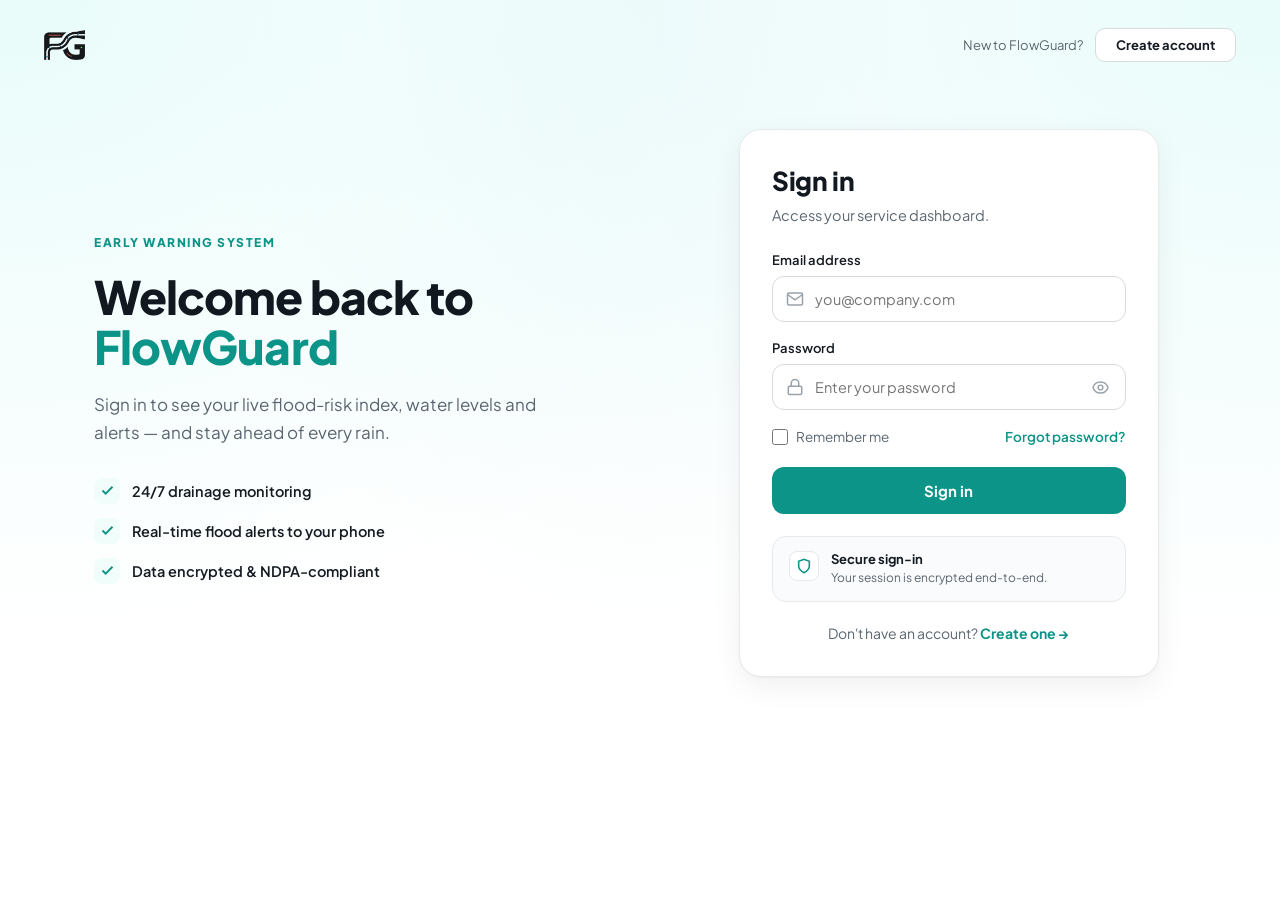
==== index.html @ 57908d27 "Increase weather icon sizes across client portal" ====
<!DOCTYPE html>
<html lang="en">
<head>
<meta charset="UTF-8">
<meta name="viewport" content="width=device-width, initial-scale=1.0">
<title>FlowGuard — Client Portal</title>
<link rel="icon" href="favicon.ico" sizes="any">
<link rel="icon" type="image/png" sizes="32x32" href="favicon-32.png">
<link rel="icon" type="image/png" sizes="16x16" href="favicon-16.png">
<link rel="apple-touch-icon" sizes="180x180" href="favicon-180.png">
<link rel="preconnect" href="https://fonts.googleapis.com">
<link rel="preconnect" href="https://fonts.gstatic.com" crossorigin>
<link href="https://fonts.googleapis.com/css2?family=Space+Grotesk:wght@400;500;600;700&family=Inter:wght@400;450;500;600&display=swap" rel="stylesheet">
<style>
/* ============================================================
   FlowGuard Client Portal — Direction B "Live Monitoring"
   Single design-token source of truth. Light default, dark via [data-theme=dark].
   ============================================================ */
:root{
  --bg:#ffffff; --surface:#ffffff; --surface-2:#f7fafb; --surface-3:#eef3f6; --line:#e2e9ed; --line-2:#d3dde2;
  --ink:#12222b; --ink-2:#4a626d; --ink-3:#6f8794;
  --brand:#0891b2; --brand-2:#06b6d4; --brand-deep:#0e5b6e; --brand-soft:#e0f5fa;
  --ok:#10b981; --ok-bg:#e6f7f1; --warn:#f59e0b; --warn-bg:#fef4e2; --alert:#ef4444; --alert-bg:#fdeceb;
  --r:20px; --rs:13px; --rx:9px;
  --sh:0 2px 4px rgba(18,34,43,.03), 0 12px 32px rgba(18,34,43,.06);
  --sh-sm:0 1px 2px rgba(18,34,43,.05);
  --ff:'Inter',sans-serif; --ff-d:'Space Grotesk',sans-serif;
}
[data-theme="dark"]{
  --bg:#101216; --surface:#181b20; --surface-2:#121418; --surface-3:#242932; --line:#262a31; --line-2:#333842;
  --ink:#e8f0f3; --ink-2:#9fb4bf; --ink-3:#7f97a5;
  --brand-soft:#0d2b33;
  --ok-bg:#0e2b22; --warn-bg:#2e2410; --alert-bg:#2e1613;
  --sh:0 2px 4px rgba(0,0,0,.2), 0 12px 32px rgba(0,0,0,.3);
  --sh-sm:0 1px 2px rgba(0,0,0,.3);
}
*{box-sizing:border-box;margin:0;padding:0}
body{background:var(--bg);color:var(--ink);font-family:var(--ff);-webkit-font-smoothing:antialiased;line-height:1.5}
a{color:inherit}
.hidden{display:none!important}

/* ---------- App shell ---------- */
.app{display:grid;grid-template-columns:224px 1fr;min-height:100vh}
.rail{background:var(--surface);border-right:1px solid var(--line);display:flex;flex-direction:column;padding:20px 14px;gap:4px;position:sticky;top:0;height:100vh;overflow-y:auto;overflow-x:hidden;scrollbar-width:thin;scrollbar-color:var(--line-2) transparent}
.rail::-webkit-scrollbar{width:6px}
.rail::-webkit-scrollbar-thumb{background:var(--line-2);border-radius:3px}
.rail::-webkit-scrollbar-track{background:transparent}
.rail-brand{display:flex;align-items:center;gap:10px;padding:2px 8px 20px}
.rail-brand .logo{height:32px;width:auto;max-width:44px;object-fit:contain}
.rail-brand .logo-dark{display:none}
[data-theme="dark"] .rail-brand .logo-light{display:none}
[data-theme="dark"] .rail-brand .logo-dark{display:block}
.rail-brand .brand-name{font-family:var(--ff-d);font-size:16px;font-weight:600;letter-spacing:-.01em}
.nav-group{display:flex;flex-direction:column;gap:2px;margin-bottom:6px}
.nav-heading{font-size:11px;font-weight:600;color:var(--ink-3);text-transform:uppercase;letter-spacing:.07em;padding:12px 12px 6px}
.rail .navbtn{display:flex;align-items:center;gap:12px;width:100%;padding:9px 12px;border-radius:10px;color:var(--ink-2);transition:.13s;cursor:pointer;border:none;background:none;text-align:left;font-family:var(--ff);font-size:13px;font-weight:500}
.rail .navbtn svg{width:19px;height:19px;flex-shrink:0}
.rail .navbtn .navlabel{white-space:nowrap}
.rail .navbtn:hover{background:var(--bg);color:var(--ink)}
.rail .navbtn.on{background:var(--brand);color:#fff}
.rail-foot{margin-top:auto;display:flex;flex-direction:column;gap:4px;padding-top:12px;border-top:1px solid var(--line);position:sticky;bottom:0;background:var(--surface)}
/* On short screens, drop the promo so the nav + account/logout footer always fit */
@media(max-height:780px){.rail-promo{display:none}}
@media(max-height:600px){.rail-brand{padding-bottom:12px}.rail .navbtn{padding:7px 12px}}
.rail .theme-btn{color:var(--ink-2)}
.rail-user{display:flex;align-items:center;gap:10px;width:100%;padding:8px 10px;border-radius:10px;border:none;background:none;cursor:pointer;transition:.13s}
.rail-user:hover{background:var(--bg)}
.rail-user .me-av{width:32px;height:32px;border-radius:50%;background:var(--brand-deep);color:#fff;display:grid;place-items:center;font-family:var(--ff-d);font-weight:600;font-size:13px;flex-shrink:0}
.rail-user .navlabel{font-size:13px;font-weight:600;color:var(--ink)}
.mob-toggle{display:none}
/* settings rows + toggle switch */
.set-row{display:flex;justify-content:space-between;align-items:center;padding:14px 0;border-bottom:1px solid var(--line)}
.set-row:last-of-type{border-bottom:none}
.set-row b{font-size:14px;font-weight:600;display:block}
.set-row small{color:var(--ink-3);font-size:12px}
.switch{position:relative;display:inline-block;width:44px;height:24px;flex-shrink:0}
.switch input{opacity:0;width:0;height:0}
.slider{position:absolute;inset:0;background:var(--line-2);border-radius:24px;transition:.2s;cursor:pointer}
.slider::before{content:"";position:absolute;height:18px;width:18px;left:3px;bottom:3px;background:#fff;border-radius:50%;transition:.2s}
.switch input:checked + .slider{background:var(--brand)}
.switch input:checked + .slider::before{transform:translateX(20px)}

.main{padding:0 40px 60px;width:100%}
.top{position:sticky;top:0;z-index:20;display:flex;justify-content:space-between;align-items:center;gap:16px;padding:11px 40px;margin:0 -40px 22px;background:var(--surface);border-bottom:1px solid var(--line);min-height:60px}

/* ---------- Top bar ---------- */
.top h1{font-family:var(--ff-d);font-size:18px;font-weight:600;letter-spacing:-.01em;line-height:1.2}
.top .sub{color:var(--ink-3);font-size:12px;margin-top:1px}
.top-actions{display:flex;align-items:center;gap:8px}
.top-actions .btn{padding:8px 16px;font-size:13px}
.btn{padding:11px 20px;border-radius:100px;background:var(--brand);color:#fff;border:none;font-family:var(--ff-d);font-size:14px;font-weight:600;cursor:pointer;transition:.15s}
.btn:hover{background:var(--brand-deep)}
.btn.ghost{background:var(--surface);color:var(--ink-2);border:1px solid var(--line-2)}
.btn.ghost:hover{background:var(--bg)}
.icon-btn{width:36px;height:36px;border-radius:50%;background:var(--surface);border:1px solid var(--line-2);display:grid;place-items:center;color:var(--ink-2);cursor:pointer;position:relative}
.icon-btn svg{width:17px;height:17px}
.icon-btn .badge{position:absolute;top:-2px;right:-2px;min-width:17px;height:17px;border-radius:100px;background:var(--alert);color:#fff;font-size:10px;font-weight:700;display:grid;place-items:center;padding:0 4px}

/* ---------- Cards / panels ---------- */
.card,.panel{background:var(--surface);border:1px solid var(--line);border-radius:var(--r);box-shadow:var(--sh)}
.section-t{font-family:var(--ff-d);font-size:16px;font-weight:600;margin:26px 0 14px;display:flex;align-items:center;justify-content:space-between}
.section-t a{color:var(--brand);font-size:13px;font-weight:500;text-decoration:none}

/* chips */
.chip{display:inline-flex;align-items:center;gap:5px;padding:3px 10px;border-radius:100px;font-size:11px;font-weight:600}
.chip.ok{background:var(--ok-bg);color:var(--ok)}
.chip.warn{background:var(--warn-bg);color:var(--warn)}
.chip.alert{background:var(--alert-bg);color:var(--alert)}
.chip .d{width:6px;height:6px;border-radius:50%;background:currentColor}

/* ---------- Notifications ---------- */
#notif-list{display:flex;flex-direction:column;gap:10px}
.ntf-item{display:flex;align-items:center;gap:14px;padding:14px 18px;border-radius:16px;background:var(--surface);border:1px solid var(--line);box-shadow:var(--sh-sm);position:relative;transition:.13s}
.ntf-item:hover{border-color:var(--line-2)}
.ntf-item.unread{border-color:color-mix(in srgb,var(--brand) 40%,var(--line));background:color-mix(in srgb,var(--brand) 5%,var(--surface))}
.ntf-dot{position:absolute;left:7px;top:50%;transform:translateY(-50%);width:7px;height:7px;border-radius:50%;background:var(--brand)}
.ntf-ic{width:42px;height:42px;border-radius:12px;display:grid;place-items:center;flex-shrink:0}
.ntf-ic svg{width:20px;height:20px}
.ntf-body{flex:1;min-width:0}
.ntf-t{font-size:14px;font-weight:600;color:var(--ink)}
.ntf-item:not(.unread) .ntf-t{font-weight:500}
.ntf-s{font-size:12.5px;color:var(--ink-3);margin-top:2px;overflow:hidden;text-overflow:ellipsis;white-space:nowrap}
.ntf-time{font-size:12px;color:var(--ink-3);white-space:nowrap;flex-shrink:0}
.ntf-acts{display:flex;gap:6px;flex-shrink:0;opacity:0;transition:.13s}
.ntf-item:hover .ntf-acts{opacity:1}
.ntf-act{width:30px;height:30px;border-radius:8px;border:1px solid var(--line-2);background:var(--surface);color:var(--ink-3);display:grid;place-items:center;cursor:pointer;transition:.12s}
.ntf-act:hover{color:var(--ink);border-color:var(--ink-3)}
.ntf-act svg{width:15px;height:15px}
@media(hover:none){.ntf-acts{opacity:1}}

/* ---------- Segmented filter control ---------- */
.seg{display:inline-flex;gap:2px;padding:3px;background:var(--bg);border:1px solid var(--line);border-radius:11px;vertical-align:middle}
.seg button{border:0;background:transparent;color:var(--ink-3);font-size:13px;font-weight:600;padding:6px 14px;border-radius:8px;cursor:pointer;transition:.12s;font-family:inherit;white-space:nowrap}
.seg button:hover{color:var(--ink-2)}
.seg button.on{background:var(--surface);color:var(--ink);box-shadow:var(--sh-sm)}

/* ---------- Support tickets ---------- */
#tk-list{display:flex;flex-direction:column;gap:12px}
.tkt-item{display:flex;align-items:flex-start;gap:14px;padding:16px 18px;border-radius:16px;background:var(--surface);border:1px solid var(--line);box-shadow:var(--sh-sm);position:relative;cursor:pointer;transition:.13s}
.tkt-item:hover{border-color:var(--line-2)}
.tkt-item:not(.done){border-color:color-mix(in srgb,var(--brand) 30%,var(--line))}
.tkt-body{flex:1;min-width:0;padding-top:1px}
.tkt-t{font-size:15px;font-weight:600;color:var(--ink);line-height:1.35}
.tkt-d{font-size:13px;color:var(--ink-2);margin-top:4px;line-height:1.5;display:-webkit-box;-webkit-line-clamp:1;-webkit-box-orient:vertical;overflow:hidden}
.tkt-m{font-size:12px;color:var(--ink-3);margin-top:8px;font-family:var(--ff);letter-spacing:.01em}
.tkt-right{display:flex;align-items:center;gap:12px;flex-shrink:0;padding-top:2px}
.tkt-pill{font-size:12px;font-weight:700;padding:3px 10px;border-radius:8px;white-space:nowrap}
.tkt-pill.alert{background:color-mix(in srgb,var(--alert) 14%,transparent);color:var(--alert)}
.tkt-pill.warn{background:color-mix(in srgb,var(--warn) 15%,transparent);color:var(--warn)}
.tkt-pill.low{color:var(--ink-3)}
.tkt-pill.open{color:var(--brand)}
.tkt-pill.ok{color:var(--ok)}
.tkt-view{padding:7px 16px;border-radius:9px;border:1px solid var(--line-2);background:var(--surface);color:var(--ink);font-weight:600;font-size:13px;cursor:pointer;transition:.12s}
.tkt-view:hover{border-color:var(--brand);color:var(--brand)}
@media(max-width:640px){.tkt-item{flex-wrap:wrap}.tkt-right{width:100%;padding-left:56px;margin-top:2px}}
/* ticket detail */
.td-cards{display:grid;grid-template-columns:repeat(3,1fr);gap:16px;margin-bottom:22px}
.td-card{padding:20px 22px;border-radius:16px;background:var(--surface);border:1px solid var(--line);box-shadow:var(--sh-sm)}
.td-card-l{font-size:11px;font-weight:700;letter-spacing:.08em;color:var(--ink-3)}
.td-card-v{display:flex;align-items:center;gap:9px;margin-top:12px;font-size:19px;font-weight:700;font-family:var(--ff-d);color:var(--ink)}
.td-dot{width:9px;height:9px;border-radius:50%;flex-shrink:0}
.td-convo-t{font-family:var(--ff-d);font-size:16px;margin-bottom:20px;color:var(--ink)}
@media(max-width:720px){.td-cards{grid-template-columns:1fr}}

/* ---------- Team & roles ---------- */
.tm-invite-grid{display:grid;grid-template-columns:1fr 1fr 1fr auto;gap:16px;align-items:end}
.tm-field label{display:block;font-size:13px;color:var(--ink-2);margin-bottom:8px}
.tm-field input,.tm-field select{width:100%;padding:12px 14px;border:1px solid var(--line-2);border-radius:11px;background:var(--surface-2);color:var(--ink);font-family:var(--ff);font-size:14px}
.tm-field input:focus,.tm-field select:focus{outline:none;border-color:var(--brand)}
.tm-invite-btn{height:46px;padding:0 26px;white-space:nowrap}
.tm-hint{margin-top:16px;font-size:13px;color:var(--ink-3)}
.tm-thead{display:grid;grid-template-columns:1fr 220px 190px;gap:16px;padding:0 2px 14px;border-bottom:1px solid var(--line)}
.tm-thead span{font-size:11px;font-weight:700;letter-spacing:.06em;color:var(--ink-3)}
.trl-row{display:grid;grid-template-columns:1fr 220px 190px;gap:16px;align-items:center;padding:16px 2px;border-bottom:1px solid var(--line)}
.trl-row:last-child{border-bottom:0}
.tm-member{display:flex;align-items:center;gap:14px;min-width:0}
.trl-av{width:44px;height:44px;border-radius:50%;flex-shrink:0;display:grid;place-items:center;overflow:hidden;background:var(--surface-3);color:var(--ink-2);font-size:14px;font-weight:700;border:1px solid var(--line)}
.trl-av img{width:100%;height:100%;object-fit:cover}
.trl-name{display:flex;align-items:center;gap:8px;font-weight:600;color:var(--ink);font-size:14.5px}
.tm-email{font-size:12.5px;color:var(--ink-3);margin-top:3px;overflow:hidden;text-overflow:ellipsis;white-space:nowrap}
.tm-owner{font-size:10.5px;font-weight:700;padding:2px 8px;border-radius:6px;background:color-mix(in srgb,var(--brand) 16%,transparent);color:var(--brand)}
.tm-role-pill{display:inline-flex;align-items:center;gap:7px;padding:5px 12px;border-radius:9px;font-size:12.5px;font-weight:600}
.tm-role-pill.admin{background:color-mix(in srgb,var(--brand) 14%,transparent);color:var(--brand)}
.tm-role-pill.neutral{background:var(--surface-3);color:var(--ink-2)}
.tm-role-sel{padding:6px 30px 6px 12px;border:1px solid var(--line-2);border-radius:9px;background:var(--surface-2) url("data:image/svg+xml,%3Csvg xmlns='http://www.w3.org/2000/svg' width='12' height='12' viewBox='0 0 24 24' fill='none' stroke='%238b96a5' stroke-width='2.5' stroke-linecap='round' stroke-linejoin='round'%3E%3Cpolyline points='6 9 12 15 18 9'/%3E%3C/svg%3E") no-repeat right 10px center;color:var(--ink);font-family:var(--ff);font-size:12.5px;font-weight:600;cursor:pointer;-webkit-appearance:none;appearance:none}
.tm-role-sel:focus{outline:none;border-color:var(--brand)}
.tm-status-cell{display:flex;align-items:center;gap:10px}
.tm-status{display:inline-flex;align-items:center;font-size:12.5px;font-weight:600;padding:5px 12px;border-radius:9px}
.tm-status.active{background:color-mix(in srgb,#34d399 15%,transparent);color:#34d399}
.tm-status.pending{background:color-mix(in srgb,#f0a92a 16%,transparent);color:#f0a92a}
.tm-status.off{background:var(--surface-3);color:var(--ink-3)}
.tm-deact{font-size:12px;color:var(--ink-3);background:none;border:0;cursor:pointer;padding:0;transition:.12s}
.tm-deact:hover{color:var(--alert)}
.tm-lock{font-size:11px;color:var(--ink-3);margin-top:5px;display:flex;align-items:center;gap:4px}
.tm-lock svg{width:11px;height:11px}
.tm-roles-grid{display:grid;grid-template-columns:repeat(4,1fr);gap:16px;margin-top:16px}
.tm-role-card{padding:22px;border-radius:16px;background:var(--surface);border:1px solid var(--line)}
.tm-role-card h4{font-family:var(--ff-d);font-size:16px;color:var(--ink);margin:0 0 8px}
.tm-role-card .rc-desc{font-size:13px;color:var(--ink-3);line-height:1.55}
.tm-caps{margin-top:16px;padding-top:16px;border-top:1px solid var(--line);display:flex;flex-direction:column;gap:12px}
.tm-cap{display:flex;align-items:flex-start;gap:9px;font-size:13px;color:var(--ink-2)}
.tm-cap svg{width:16px;height:16px;color:var(--brand);flex-shrink:0;margin-top:1px}
@media(max-width:1024px){.tm-roles-grid{grid-template-columns:repeat(2,1fr)}.tm-invite-grid{grid-template-columns:1fr 1fr}.tm-invite-btn{grid-column:1/-1}}
@media(max-width:640px){.tm-roles-grid,.tm-invite-grid{grid-template-columns:1fr}.tm-thead{display:none}.trl-row{grid-template-columns:1fr;gap:12px}}

/* ---------- Toast ---------- */
#toasts{position:fixed;top:20px;right:20px;z-index:100;display:flex;flex-direction:column;gap:10px}
.toast{background:var(--surface);border:1px solid var(--line-2);border-left:3px solid var(--brand);border-radius:var(--rs);padding:13px 18px;box-shadow:var(--sh);font-size:13px;font-weight:500;min-width:240px;animation:slidein .2s ease}
.toast.ok{border-left-color:var(--ok)} .toast.error{border-left-color:var(--alert)} .toast.info{border-left-color:var(--brand)}
@keyframes slidein{from{transform:translateX(20px);opacity:0}}

/* ---------- Loading / empty / error states ---------- */
.state{padding:50px 30px;text-align:center;color:var(--ink-3)}
.state .ic{width:52px;height:52px;border-radius:16px;background:var(--bg);display:grid;place-items:center;margin:0 auto 16px}
.state .ic svg{width:26px;height:26px;color:var(--ink-3)}
.state b{display:block;font-family:var(--ff-d);font-size:16px;color:var(--ink);margin-bottom:6px}
.state p{font-size:13px;max-width:340px;margin:0 auto 16px}
.skel{background:linear-gradient(90deg,var(--bg) 25%,var(--surface-2) 50%,var(--bg) 75%);background-size:200% 100%;animation:shim 1.4s infinite;border-radius:8px}
@keyframes shim{to{background-position:-200% 0}}

/* ---------- Demo banner ---------- */
.demo-banner{display:flex;align-items:center;gap:12px;background:var(--warn-bg);border:1px solid var(--warn);border-radius:var(--rs);padding:11px 16px;margin-bottom:18px;font-size:13px}
.demo-banner svg{width:18px;height:18px;color:var(--warn);flex-shrink:0}
.demo-banner b{color:var(--ink)} .demo-banner span{color:var(--ink-2)}
.demo-banner button{margin-left:auto;background:none;border:none;color:var(--warn);font-weight:600;font-size:13px;cursor:pointer;text-decoration:underline}

/* ---------- Gauge (signature) ---------- */
.hero{display:grid;grid-template-columns:280px 1fr;gap:32px;padding:32px;margin-bottom:20px;align-items:center}
.gauge{position:relative;width:220px;height:220px;margin:0 auto}
.gauge-center{position:absolute;inset:0;display:flex;flex-direction:column;align-items:center;justify-content:center;text-align:center;gap:2px}
.gauge-center b{font-family:var(--ff-d);font-size:44px;font-weight:700;letter-spacing:-.02em;line-height:1}
.gauge-center small{color:var(--ink-3);font-size:11px;font-weight:600;text-transform:uppercase;letter-spacing:.08em}
.gauge-center .lvl{font-size:14px;font-weight:600;margin-top:6px;display:flex;align-items:center;justify-content:center;gap:6px}
.lvl-dot{width:8px;height:8px;border-radius:50%;display:inline-block}

/* Greeting header */
.greeting{margin-bottom:0}
.greeting h1{font-family:var(--ff-d);font-size:18px;font-weight:600;letter-spacing:-.01em;line-height:1.2}
.greeting .sub{color:var(--ink-3);font-size:12px;margin-top:1px}

/* Journey hero — adapts per stage */
.journey{display:flex;align-items:center;gap:20px;padding:22px 26px;border-radius:var(--r);margin-bottom:20px;position:relative;overflow:hidden;background:var(--surface);border:1px solid var(--line)}
.journey.stage-active{background-image:radial-gradient(720px 260px at 88% 50%,rgba(8,145,178,.24),transparent)}
.journey.stage-progress{background-image:radial-gradient(720px 260px at 88% 50%,rgba(28,139,163,.15),transparent)}
.journey .jic{width:56px;height:56px;border-radius:16px;display:grid;place-items:center;flex-shrink:0;background:var(--brand-soft)}
.journey .jic svg{width:28px;height:28px;color:var(--brand)}
.journey .jtext{flex:1}
.journey .jtext b{font-family:var(--ff-d);font-size:18px;font-weight:600;display:block;margin-bottom:3px;color:var(--ink)}
.journey .jtext small{color:var(--ink-2);font-size:13px}
.journey .jcta{flex-shrink:0}
.journey .jcta button{background:var(--surface-2);color:var(--ink);border:1px solid var(--line-2);padding:10px 18px;border-radius:100px;font-family:var(--ff-d);font-weight:600;font-size:13px;cursor:pointer}
.journey .jcta button:hover{border-color:var(--brand);color:var(--brand)}
.journey.stage-pending .jcta button{background:var(--brand);color:#fff;border-color:var(--brand)}

/* denser KPI row */
.kpi-row{display:grid;grid-template-columns:repeat(auto-fit,minmax(220px,1fr));gap:14px;margin-bottom:20px}
.kpi-c{background:var(--surface);border:1px solid var(--line);border-radius:var(--r);padding:18px 20px;box-shadow:var(--sh-sm)}
.kpi-top{display:flex;align-items:center;justify-content:space-between;margin-bottom:14px}
.kpi-c .kl{color:var(--ink-3);font-size:11px;font-weight:600;text-transform:uppercase;letter-spacing:.05em}
.kpi-ic{width:36px;height:36px;border-radius:10px;background:var(--surface-2);border:1px solid var(--line);display:grid;place-items:center;color:var(--ink-3);flex-shrink:0}
.kpi-ic svg{width:18px;height:18px}
.kpi-c .kn{font-family:var(--ff-d);font-size:34px;font-weight:700;letter-spacing:-.02em;line-height:1}
.kpi-c .ks{font-size:12px;color:var(--ink-3);margin-top:8px}

/* monitoring section wrapper */
.mon-wrap{display:grid;grid-template-columns:280px minmax(0,1fr);gap:24px;align-items:start;background:var(--surface);border:1px solid var(--line);border-radius:var(--r);padding:28px;box-shadow:var(--sh);margin-bottom:8px}
.mon-wrap > :first-child{align-self:center;justify-self:center}

/* report/document rows */
.doc{display:flex;align-items:center;gap:14px;padding:14px 0;border-bottom:1px solid var(--line)}
.doc:last-child{border:none}
.doc .dic{width:40px;height:40px;border-radius:11px;background:var(--brand-soft);color:var(--brand);display:grid;place-items:center;flex-shrink:0}
.doc .dic svg{width:19px;height:19px}
.doc .dmain b{font-size:14px;font-weight:600;display:block}
.doc .dmain small{color:var(--ink-3);font-size:12px}
.doc .dl{margin-left:auto}
.doc .dl a{color:var(--brand);font-size:13px;font-weight:600;text-decoration:none}

@media(max-width:900px){.mon-wrap{grid-template-columns:1fr}.kpi-row{grid-template-columns:1fr 1fr}}
.hero-info h2{font-family:var(--ff-d);font-size:22px;font-weight:600;margin-bottom:8px}
.hero-info p{color:var(--ink-2);font-size:14px;max-width:420px;margin-bottom:20px}
.hero-stats{display:flex;gap:12px;flex-wrap:wrap}
.hero-stats .s{background:var(--bg);border-radius:var(--rs);padding:13px 17px;flex:1;min-width:120px}
.hero-stats .s small{display:block;color:var(--ink-3);font-size:11px;font-weight:600;margin-bottom:5px}
.hero-stats .s b{font-family:var(--ff-d);font-size:18px;font-weight:600}
.hero-stats .s .dot{display:inline-block;width:7px;height:7px;border-radius:50%;background:var(--ok);margin-right:6px}

/* ---------- Sensor cards ---------- */
.sensor-clickable{cursor:pointer;transition:.15s}
.sensor-clickable:hover{border-color:var(--brand);box-shadow:0 4px 16px rgba(8,145,178,.12)}
/* horizontal carousel for overview */
.sensor-carousel{display:flex;gap:14px;overflow-x:auto;padding-bottom:10px;scroll-snap-type:x mandatory;-webkit-overflow-scrolling:touch}
.sensor-carousel::-webkit-scrollbar{height:6px}
.sensor-carousel::-webkit-scrollbar-thumb{background:var(--line-2);border-radius:100px}
.sensor-carousel .sensor{flex:0 0 220px;scroll-snap-align:start}
.carousel-hint{font-size:11px;color:var(--ink-3);margin-top:2px}
/* monitoring controls */
.mon-controls{display:flex;justify-content:space-between;align-items:center;gap:14px;margin-bottom:16px;flex-wrap:wrap}
.search-box{display:flex;align-items:center;gap:8px;background:var(--surface);border:1px solid var(--line-2);border-radius:100px;padding:8px 16px;min-width:240px;flex:1;max-width:320px}
.search-box svg{width:16px;height:16px;color:var(--ink-3);flex-shrink:0}
.search-box input{border:none;background:none;outline:none;color:var(--ink);font-family:inherit;font-size:13px;width:100%}
.mon-filters{display:flex;gap:6px;flex-wrap:wrap}
/* data table */
.data-table{width:100%;border-collapse:collapse;font-size:13px}
.data-table thead th{text-align:left;color:var(--ink-3);font-size:11px;text-transform:uppercase;letter-spacing:.04em;padding:8px 6px;position:sticky;top:0;background:var(--surface);border-bottom:1px solid var(--line)}
.data-table tbody td{padding:10px 6px;border-top:1px solid var(--line)}
.data-table tbody tr:hover{background:var(--surface-2)}
/* ticket thread */
.thread{display:flex;flex-direction:column;gap:18px;margin-bottom:22px}
.thread-msg{max-width:62%;padding:14px 17px;border-radius:16px;border:1px solid var(--line)}
.thread-msg.mine{align-self:flex-end;background:color-mix(in srgb,var(--brand) 10%,var(--surface));border-color:color-mix(in srgb,var(--brand) 26%,var(--line))}
.thread-msg.them{align-self:flex-start;background:var(--bg)}
.thread-h{display:flex;align-items:center;gap:9px;margin-bottom:9px;font-size:13px}
.thread-av{width:26px;height:26px;border-radius:50%;flex-shrink:0;display:grid;place-items:center;overflow:hidden;background:var(--surface-3);color:var(--ink-2);font-size:10px;font-weight:700;border:1px solid var(--line)}
.thread-av img{width:100%;height:100%;object-fit:cover}
.thread-h b{font-weight:600;color:var(--ink);font-size:13px}
.thread-time{margin-left:auto;color:var(--ink-3);font-size:12px;white-space:nowrap}
.thread-b{font-size:13.5px;color:var(--ink-2);line-height:1.6}
.thread-sys{text-align:center;font-size:12px;color:var(--ink-3);padding:4px}
.reply-box{border-top:1px solid var(--line);padding-top:18px}
.reply-box textarea{width:100%;padding:12px 15px;border:1px solid var(--line-2);border-radius:12px;background:var(--surface-2);color:var(--ink);font-family:inherit;font-size:14px;margin-bottom:12px;resize:vertical}
.reply-box textarea:focus{outline:none;border-color:var(--brand)}
.reply-bar{display:flex;align-items:center;gap:14px}
.reply-attach{display:inline-flex;align-items:center;gap:8px;color:var(--ink-3);font-size:13px;cursor:pointer;transition:.12s}
.reply-attach:hover{color:var(--ink-2)}
.reply-attach svg{width:16px;height:16px}
.reply-attach-name{font-size:12px;color:var(--ink-3);max-width:220px;overflow:hidden;text-overflow:ellipsis;white-space:nowrap}
.reply-bar .btn{margin-left:auto}
/* invoice detail */
.inv-line{display:flex;justify-content:space-between;padding:11px 0;border-bottom:1px solid var(--line);font-size:13px}
.inv-line:last-child{border:none}.inv-line span{color:var(--ink-3)}
/* service tiers */
.tier-list{display:flex;flex-direction:column;gap:10px}
.tier-opt{display:flex;align-items:center;gap:12px;padding:14px 16px;border:1px solid var(--line-2);border-radius:var(--rs);cursor:pointer;transition:.15s}
.tier-opt:hover{border-color:var(--brand)}
.tier-opt:has(input:checked){border-color:var(--brand);background:var(--brand-soft)}
.tier-opt input{width:18px;height:18px;accent-color:var(--brand)}
.tier-info{flex:1}.tier-info b{display:block;font-size:14px;font-weight:600}.tier-info small{color:var(--ink-3);font-size:12px}
.tier-price{font-family:var(--ff-d);font-weight:600;font-size:14px;white-space:nowrap}
/* all sensor cards equal height regardless of enzyme */
.sensor{display:flex;flex-direction:column;min-height:300px}
.sensor .sensor-metrics{margin-top:12px}
.enzyme-none{margin-top:12px;padding-top:12px;border-top:1px solid var(--line);font-size:11px;color:var(--ink-3);font-weight:500}
.sensors{display:grid;grid-template-columns:repeat(auto-fill,minmax(200px,1fr));gap:16px}
/* overview compact sensor grid (3 across + more card) */
.mon-sensor-grid{display:grid;grid-template-columns:repeat(3,1fr);gap:14px}
.sensor-more{display:flex;flex-direction:column;align-items:center;justify-content:center;text-align:center;cursor:pointer;border-style:dashed;color:var(--ink-3);transition:.15s}
.sensor-more:hover{border-color:var(--brand);color:var(--brand);background:var(--surface-2)}
.sensor-more .more-n{font-family:var(--ff-d);font-size:30px;font-weight:700;color:var(--brand)}
.sensor-more .more-l{font-size:12px;margin-top:2px}
.sensor-more .more-cta{font-size:12px;font-weight:600;color:var(--brand);margin-top:10px}
@media(max-width:1100px){.mon-sensor-grid{grid-template-columns:1fr 1fr}}
@media(max-width:600px){.mon-sensor-grid{grid-template-columns:1fr}}
.sensor{background:var(--surface);border:1px solid var(--line);border-radius:var(--rs);padding:18px;box-shadow:var(--sh)}
.sensor .sh{display:flex;justify-content:space-between;align-items:center;margin-bottom:14px}
.sensor .nm{font-size:13px;font-weight:600;color:var(--ink-2)}
.live{display:inline-flex;align-items:center;gap:5px;font-size:11px;font-weight:600;color:var(--ok)}
.live.off{color:var(--ink-3)}
.live .d{width:6px;height:6px;border-radius:50%;background:var(--ok);animation:blink 1.6s infinite}
@keyframes blink{50%{opacity:.3}}
.sensor .v{font-family:var(--ff-d);font-size:26px;font-weight:700;letter-spacing:-.02em}
.sensor .v .u2{font-size:16px;color:var(--ink-3);margin-left:3px}
.sensor .u{color:var(--ink-3);font-size:12px;margin-top:2px}
.spark{display:flex;align-items:flex-end;gap:3px;height:34px;margin-top:12px}
.spark i{flex:1;background:var(--brand-soft);border-radius:3px;min-height:4px}
.sensor-metrics{display:flex;gap:14px;margin-top:12px;padding-top:12px;border-top:1px solid var(--line)}
.sensor-metrics .sm{display:flex;flex-direction:column;gap:2px}
.sensor-metrics .sm-l{color:var(--ink-3);font-size:11px;font-weight:600;text-transform:uppercase;letter-spacing:.04em}
.sensor-metrics .sm-v{font-family:var(--ff-d);font-size:14px;font-weight:600}
/* bio-enzyme cartridge block */
.bio-badge{display:inline-block;margin-left:7px;padding:1px 7px;border-radius:100px;background:var(--brand-soft);color:var(--brand);font-size:10px;font-weight:700;text-transform:uppercase;letter-spacing:.04em;vertical-align:middle}
.enzyme{margin-top:12px;padding-top:12px;border-top:1px solid var(--line)}
.enzyme-h{display:flex;justify-content:space-between;align-items:flex-start;gap:8px;margin-bottom:8px}
.enzyme-t{font-size:11px;font-weight:600;color:var(--ink-3);text-transform:uppercase;letter-spacing:.03em;line-height:1.3;flex:1;min-width:0}
.enzyme-h .chip{flex-shrink:0;white-space:nowrap;font-size:11px;padding:3px 9px}
.enzyme-bar{height:7px;border-radius:100px;background:var(--bg);overflow:hidden}
.enzyme-bar span{display:block;height:100%;border-radius:100px;transition:width .3s}
.enzyme-f{display:flex;justify-content:space-between;gap:8px;margin-top:6px;font-size:11px;color:var(--ink-2);font-weight:500}
.enzyme-f span{white-space:nowrap}
/* refill banner */
.refill-banner{display:flex;align-items:center;gap:14px;background:var(--alert-bg);border:1px solid var(--alert);border-radius:var(--rs);padding:14px 18px;margin-bottom:16px}
.refill-banner svg{width:22px;height:22px;color:var(--alert);flex-shrink:0}
.refill-banner b{display:block;font-size:14px;color:var(--ink)}
.refill-banner span{font-size:12px;color:var(--ink-2)}
.refill-banner .btn{margin-left:auto;flex-shrink:0;padding:9px 16px;font-size:13px}
/* alerts summary strip */
.alert-kpis{display:grid;grid-template-columns:repeat(4,1fr);gap:14px;margin-bottom:20px}
.alert-kpi{background:var(--surface);border:1px solid var(--line);border-radius:var(--rs);padding:16px 18px;box-shadow:var(--sh-sm)}
.alert-kpi .n{font-family:var(--ff-d);font-size:26px;font-weight:700}
.alert-kpi .l{font-size:11px;color:var(--ink-3);font-weight:600;text-transform:uppercase;letter-spacing:.04em;margin-top:4px}
/* SLA cards */
.sla-grid{display:grid;grid-template-columns:repeat(3,1fr);gap:14px}
.sla-c{background:var(--bg);border-radius:var(--rs);padding:16px}
.sla-c .l{font-size:11px;color:var(--ink-3);font-weight:600;text-transform:uppercase;letter-spacing:.04em;margin-bottom:8px}
.sla-c .v{font-family:var(--ff-d);font-size:22px;font-weight:700}
.sla-c .s{font-size:12px;color:var(--ink-3);margin-top:2px}
@media(max-width:900px){.alert-kpis{grid-template-columns:1fr 1fr}.sla-grid{grid-template-columns:1fr}}

/* ---------- Stat tiles ---------- */
.grid-3{display:grid;grid-template-columns:repeat(auto-fill,minmax(300px,1fr));gap:16px;margin-bottom:8px}
.grid-4{display:grid;grid-template-columns:repeat(4,1fr);gap:16px}
@media(max-width:1024px){.grid-4{grid-template-columns:repeat(2,1fr)}}
@media(max-width:520px){.grid-4{grid-template-columns:1fr}}
.statcard{padding:20px}
.statcard .lbl{color:var(--ink-3);font-size:12px;font-weight:600;text-transform:uppercase;letter-spacing:.04em;margin-bottom:12px}
.statcard .num{font-family:var(--ff-d);font-size:28px;font-weight:700;letter-spacing:-.02em}
.statcard .sub{color:var(--ink-3);font-size:12px;margin-top:4px}
.statcard .chip{margin-top:12px}

/* ---------- Two-column ---------- */
.cols{display:grid;grid-template-columns:repeat(auto-fit,minmax(380px,1fr));gap:16px;margin-top:24px}
.cols.wide{grid-template-columns:1.4fr 1fr}
.panel-pad{padding:24px}
.panel-pad h3{font-family:var(--ff-d);font-size:16px;font-weight:600;margin-bottom:18px}

/* timeline / activity rows */
.evt{display:flex;gap:13px;padding:12px 0;border-bottom:1px solid var(--line)}
.evt:last-child{border:none}
.evt .ic{width:34px;height:34px;border-radius:10px;display:grid;place-items:center;flex-shrink:0}
.evt .ic svg{width:17px;height:17px}
.evt.ok .ic{background:var(--ok-bg);color:var(--ok)}
.evt.warn .ic{background:var(--warn-bg);color:var(--warn)}
.evt.alert .ic{background:var(--alert-bg);color:var(--alert)}
.evt b{font-size:13px;font-weight:600;display:block}
.evt small{color:var(--ink-3);font-size:12px}
.evt .t{margin-left:auto;color:var(--ink-3);font-size:11px;white-space:nowrap}

/* table rows (billing/properties) */
.rows{display:flex;flex-direction:column}
.row{display:flex;align-items:center;gap:14px;padding:15px 0;border-bottom:1px solid var(--line)}
.row:last-child{border:none}
.row .rmain b{font-size:14px;font-weight:600;display:block}
.row .rmain small{color:var(--ink-3);font-size:12px}
.row .rright{margin-left:auto;text-align:right}
.row .amt{font-family:var(--ff-d);font-size:16px;font-weight:600}

/* forms */
.field{margin-bottom:16px}
.field label{display:block;font-size:13px;font-weight:500;margin-bottom:6px;color:var(--ink-2)}
.field input,.field select,.field textarea{width:100%;padding:11px 14px;border:1px solid var(--line-2);border-radius:var(--rx);background:var(--surface-2);color:var(--ink);font-family:inherit;font-size:14px}
.field input:focus,.field select:focus,.field textarea:focus{outline:none;border-color:var(--brand);background:var(--surface)}
.field .hint{color:var(--ink-3);font-size:12px;margin-top:5px}

/* modal */
.modal-bg{position:fixed;inset:0;background:rgba(12,20,24,.5);backdrop-filter:blur(3px);display:grid;place-items:center;z-index:80;padding:20px}
.modal{background:var(--surface);border-radius:var(--r);box-shadow:var(--sh);width:100%;max-width:520px;max-height:90vh;overflow:auto}
.modal-h{display:flex;justify-content:space-between;align-items:center;padding:22px 26px;border-bottom:1px solid var(--line)}
.modal-h h2{font-family:var(--ff-d);font-size:18px;font-weight:600}
.modal-h button{background:none;border:none;cursor:pointer;color:var(--ink-3);font-size:22px;line-height:1}
.modal-b{padding:26px}
.modal-f{padding:18px 26px;border-top:1px solid var(--line);display:flex;justify-content:flex-end;gap:10px}

@media(max-width:900px){
  .hero{grid-template-columns:1fr}.sensors{grid-template-columns:1fr 1fr}
  .grid-3,.grid-4,.cols,.cols.wide{grid-template-columns:1fr}
  .app{grid-template-columns:1fr}
  .rail{position:fixed;left:0;top:0;bottom:0;width:224px;z-index:40;transform:translateX(-100%);transition:transform .25s;box-shadow:var(--sh)}
  .rail.open{transform:translateX(0)}
  .mob-toggle{display:grid;place-items:center;position:fixed;top:14px;right:14px;z-index:50;width:42px;height:42px;border-radius:12px;background:var(--surface);border:1px solid var(--line-2);color:var(--ink);cursor:pointer}
  .mob-toggle svg{width:20px;height:20px}
  .main{padding:0 18px 40px}
  /* Stack header title + actions vertically so button clusters don't crowd the menu toggle */
  .top{padding:10px 66px 12px 18px;margin:0 -18px 18px;min-height:54px;flex-direction:column;align-items:stretch;gap:12px}
  .top>div:last-child{justify-content:flex-start!important;flex-wrap:wrap}
  /* Wider chat bubbles on mobile + wrap the timestamp so it never clips */
  .thread-msg{max-width:90%}
  .thread-h{flex-wrap:wrap}
  .thread-time{margin-left:35px;flex-basis:100%;margin-top:1px}
}
.assigned-team{margin-top:6px}
.team-head{display:flex;align-items:center;gap:10px;margin-bottom:12px}
.tm-list{display:flex;flex-direction:column;gap:10px}
.tm-row{display:flex;align-items:center;gap:11px}
.tm-av{width:34px;height:34px;border-radius:50%;background:var(--brand-soft);color:var(--brand-deep);display:grid;place-items:center;font-family:var(--ff-d);font-size:12px;font-weight:600;flex-shrink:0}
.tm-name{font-size:13px;font-weight:500;color:var(--ink)}
.tm-role{font-size:12px;color:var(--ink-3)}
.crumb{color:var(--ink-3);font-size:12px;margin-bottom:6px;cursor:pointer;display:inline-flex;align-items:center;gap:4px;transition:color .15s}
.crumb:hover{color:var(--brand)}
.rep-metric{background:var(--surface-2);border:1px solid var(--line);border-radius:12px;padding:10px 14px;min-width:120px}
.rep-metric .l{font-size:11px;font-weight:600;letter-spacing:.04em;text-transform:uppercase;color:var(--ink-3);margin-bottom:4px}
.rep-metric .v{font-family:var(--ff-d);font-size:20px;font-weight:600}
.modal-wide{max-width:560px;width:100%}
.form-section-t{font-family:var(--ff-d);font-size:13px;font-weight:600;color:var(--ink);margin:20px 0 10px;padding-top:14px;border-top:1px solid var(--line)}
.form-section-t:first-child{margin-top:0;padding-top:0;border-top:none}
.form-section-t .opt{font-family:var(--ff-b);font-size:12px;font-weight:400;color:var(--ink-3)}
.field-row{display:flex;gap:12px}
.field-row .field{flex:1}
.field .req{color:var(--alert)}
.profile-grid{display:grid;grid-template-columns:1fr 1fr;column-gap:40px;row-gap:0}
.pf-row{display:flex;justify-content:space-between;align-items:baseline;gap:16px;padding:11px 0;border-bottom:1px solid var(--line)}
.pf-k{font-size:13px;color:var(--ink-3);flex-shrink:0}
.pf-v{font-size:13px;color:var(--ink);font-weight:500;text-align:right}
@media(max-width:600px){.profile-grid{grid-template-columns:1fr;column-gap:0}}
.sensor-offline{border-color:rgba(239,68,68,.45)!important;background:linear-gradient(180deg,rgba(239,68,68,.06),transparent)!important}
.live.off-red{color:#fca5a5;background:rgba(239,68,68,.12);border:1px solid rgba(239,68,68,.3)}
.live.off-red .d{background:#ef4444}
.offline-body{padding:18px 0 8px}
.offline-msg{font-size:14px;font-weight:600;color:#fca5a5}
.offline-sub{font-size:12px;color:var(--ink-3);margin-top:3px}
.sensor-ping{font-size:11px;color:var(--ink-3);margin-top:8px}
.weather-strip{display:flex;align-items:center;gap:12px;padding:13px 18px;border-radius:var(--rs);border:1px solid var(--line);background:var(--surface);font-size:13px;color:var(--ink-2);margin-bottom:20px}
.weather-strip svg{width:20px;height:20px;flex-shrink:0}
.weather-strip.ok{border-color:rgba(16,185,129,.3);background:rgba(16,185,129,.05)}
.weather-strip.ok svg{color:var(--ok)}
.weather-strip.warn{border-color:rgba(245,158,11,.35);background:rgba(245,158,11,.06)}
.weather-strip.warn svg{color:var(--warn)}
.weather-strip.alert{border-color:rgba(239,68,68,.4);background:rgba(239,68,68,.06)}
.weather-strip.alert svg{color:var(--alert)}
.weather-strip b{color:var(--ink)}
.wx-ico{display:inline-flex;line-height:0;flex-shrink:0}
.wx-ico svg{border-radius:11px}
.weather-strip .wx-ico svg{width:54px;height:54px}
.health-chip{font-size:12px;font-weight:600;padding:5px 12px;border-radius:100px;white-space:nowrap;cursor:default}
.health-chip.ok{color:var(--ok);background:rgba(16,185,129,.1);border:1px solid rgba(16,185,129,.25)}
.health-chip.warn{color:var(--warn);background:rgba(245,158,11,.1);border:1px solid rgba(245,158,11,.25)}
.health-chip.alert{color:var(--alert);background:rgba(239,68,68,.1);border:1px solid rgba(239,68,68,.25)}
.season-strip{display:flex;align-items:center;justify-content:space-between;gap:16px;padding:16px 20px;border-radius:var(--rs);border:1px solid rgba(8,145,178,.3);background:rgba(8,145,178,.05);margin-bottom:20px}
.season-strip b{font-family:var(--ff-d);font-size:14px;color:var(--ink)}
.season-strip p{font-size:13px;color:var(--ink-2);margin:3px 0 0;line-height:1.5}
.btn.sm{padding:7px 14px;font-size:12px}
.alert-actions{display:flex;gap:8px;margin-top:9px;flex-wrap:wrap}
/* ---------- utilities (inline-style migration) ---------- */
.clickable{cursor:pointer}
.clickable-outline{cursor:pointer;border:1px solid var(--line-2)}
.mb-20{margin-bottom:20px}
.mb-10{margin-bottom:10px}
.muted{color:var(--ink-3);font-size:13px}
.c-alert{color:var(--alert)}
.c-ok{color:var(--ok)}
.minw0{min-width:0}
.m0b2{margin:0 0 2px}
.dv{font-family:var(--ff-d);font-size:14px}
.row-between{display:flex;justify-content:space-between;align-items:center}
.panel h3{font-family:var(--ff-d);font-size:16px}
/* ---------- tables ---------- */
.tbl-wrap{overflow-x:auto;padding:0}
.tbl{width:100%;border-collapse:collapse;font-size:13px}
.tbl th{text-align:left;font-size:11px;font-weight:600;letter-spacing:.05em;text-transform:uppercase;color:var(--ink-3);padding:12px 16px;border-bottom:1px solid var(--line);white-space:nowrap}
.tbl td{padding:13px 16px;border-bottom:1px solid var(--line);vertical-align:middle}
.tbl tbody tr:last-child td{border-bottom:none}
.tbl tbody tr.rowlink{cursor:pointer;transition:background .12s}
.tbl tbody tr.rowlink:hover{background:var(--surface-2)}
/* ---------- de-nativized form controls ---------- */
.field input,.field select,.field textarea{appearance:none;-webkit-appearance:none;-moz-appearance:none;transition:border-color .15s, box-shadow .15s}
.field input:focus,.field select:focus,.field textarea:focus{box-shadow:0 0 0 3px var(--brand-soft)}
.field select{background-image:url('data:image/svg+xml;utf8,<svg xmlns="http://www.w3.org/2000/svg" width="12" height="8" viewBox="0 0 12 8"><path d="M1 1l5 5 5-5" stroke="%238399a4" stroke-width="2" fill="none" stroke-linecap="round"/></svg>');background-repeat:no-repeat;background-position:right 13px center;padding-right:38px;cursor:pointer}
.field textarea{resize:vertical;min-height:84px}
.field input[type="date"]{cursor:pointer}
input[type="checkbox"],input[type="radio"]{accent-color:var(--brand)}
:focus-visible{outline:2px solid var(--brand);outline-offset:2px;border-radius:4px}
button:focus:not(:focus-visible){outline:none}
.gauge-sub{font-size:11px;color:var(--ink-3);text-align:center;margin-top:6px}
.mon-wrap{position:relative;overflow:hidden}
.mon-wrap::after{content:"";position:absolute;left:0;right:0;bottom:0;height:70px;pointer-events:none;background:url('data:image/svg+xml;utf8,<svg xmlns="http://www.w3.org/2000/svg" width="1200" height="70" viewBox="0 0 1200 70" preserveAspectRatio="none"><path d="M0 35 Q150 8 300 35 T600 35 T900 35 T1200 35 V70 H0 Z" fill="%230891b2" fill-opacity="0.04"/><path d="M0 48 Q150 22 300 48 T600 48 T900 48 T1200 48 V70 H0 Z" fill="%230891b2" fill-opacity="0.06"/></svg>') bottom/100% 70px no-repeat}
@media(max-width:700px){
  .tbl thead{display:none}
  .tbl,.tbl tbody,.tbl tr,.tbl td{display:block;width:100%}
  .tbl tr{padding:14px 16px;border-bottom:1px solid var(--line)}
  .tbl tbody tr:last-child{border-bottom:none}
  .tbl td{padding:3px 0;border:none}
  .tbl td[data-label]::before{content:attr(data-label);display:inline-block;width:92px;font-size:11px;text-transform:uppercase;letter-spacing:.05em;color:var(--ink-3);font-weight:600;vertical-align:top}
  .tbl .tbl-arrow{display:none}
}
.prop-select{appearance:none;-webkit-appearance:none;background:var(--surface);border:1px solid var(--line-2);border-radius:10px;padding:8px 34px 8px 13px;font-size:13px;font-weight:500;color:var(--ink);cursor:pointer;background-image:url('data:image/svg+xml;utf8,<svg xmlns="http://www.w3.org/2000/svg" width="12" height="8" viewBox="0 0 12 8"><path d="M1 1l5 5 5-5" stroke="%236f8794" stroke-width="2" fill="none" stroke-linecap="round"/></svg>');background-repeat:no-repeat;background-position:right 11px center}
.fc-day{display:grid;grid-template-columns:110px 1fr 130px 110px;gap:14px;align-items:center;padding:12px 16px;border-bottom:1px solid var(--line)}
.fc-day:last-child{border-bottom:none}
.fc-bar{height:8px;border-radius:4px;background:var(--surface-2);overflow:hidden}
.fc-bar i{display:block;height:100%;border-radius:4px}
@media(max-width:700px){.fc-day{grid-template-columns:90px 1fr 90px}. fc-hide-m{display:none}}
#rail-prop{padding:0 6px 14px}
#rail-prop .prop-select{width:100%}
.rail-promo{margin:18px 6px 10px;padding:16px 14px;border:1px solid var(--line);border-radius:14px;background:var(--surface-2);text-align:center}
.rp-art{position:relative;margin-bottom:10px}
.rp-art svg{width:100%;height:auto}
.rp-shield{position:absolute;top:-4px;right:2px;width:28px;height:28px;border-radius:50%;background:var(--ok);color:#fff;display:grid;place-items:center;box-shadow:0 2px 8px rgba(16,185,129,.35)}
.rail-promo p{font-size:12px;color:var(--ink-2);line-height:1.5;margin:0 0 12px}
.rp-btn{display:block;padding:8px 10px;border:1px solid var(--line-2);border-radius:10px;background:var(--surface);font-size:12px;font-weight:600;color:var(--ink);text-decoration:none;transition:border-color .15s}
.rp-btn:hover{border-color:var(--brand)}
.fc-grid{display:grid;grid-template-columns:repeat(auto-fit,minmax(96px,1fr));gap:4px}
.fc-cell{display:flex;flex-direction:column;align-items:center;gap:5px;padding:12px 6px;border-radius:12px}
.fc-cell:hover{background:var(--surface-2)}
.fc-cell b{font-size:13px}
.ov-cols{display:grid;grid-template-columns:minmax(0,1fr) 360px;gap:18px;align-items:start}
.ov-side{display:flex;flex-direction:column;gap:18px;position:sticky;top:16px}
.ov-side .panel{width:100%}
.fc-mini{display:grid;grid-template-columns:repeat(7,1fr);gap:2px}
.fc-mini-cell{display:flex;flex-direction:column;align-items:center;gap:4px;padding:8px 2px;border-radius:10px}
.fc-mini-cell:hover{background:var(--surface-2)}
.fc-mini-cell .fcd{font-size:11px;font-weight:600;color:var(--ink-3);text-transform:uppercase}
@media(max-width:1100px){.ov-cols{grid-template-columns:1fr}.ov-side{position:static}}
.oc-grid{display:grid;grid-template-columns:200px 1fr;gap:20px;align-items:center}
.oc-hero{text-align:center;padding:14px;border-radius:14px;background:var(--surface-2)}
.oc-hero b{display:block;font-family:var(--ff-d);font-size:40px;font-weight:600;color:var(--ok);line-height:1.1}
.oc-hero span{display:block;font-size:13px;font-weight:600;color:var(--ink);margin-top:2px}
.oc-hero small{display:block;margin-top:2px;font-size:11px}
.oc-stats{display:grid;grid-template-columns:repeat(auto-fit,minmax(110px,1fr));gap:10px}
.oc-stat{padding:10px 12px;border:1px solid var(--line);border-radius:12px}
.oc-stat b{display:block;font-family:var(--ff-d);font-size:20px;font-weight:600}
.oc-stat span{font-size:12px;color:var(--ink-3)}
@media(max-width:700px){.oc-grid{grid-template-columns:1fr}}
</style>
</head>
<body>
<div class="app">
  <!-- Rail nav -->
  <nav class="rail" id="rail">
    <div class="rail-brand">
      <img class="logo logo-light" src="fg-logo-light.png" alt="FlowGuard">
      <img class="logo logo-dark" src="fg-logo-dark.png" alt="FlowGuard">
      <span class="brand-name">FlowGuard</span>
    </div>
    <div id="rail-prop"></div>
    <div class="nav-group">
      <button class="navbtn on" data-tab="overview"><svg viewBox="0 0 24 24" fill="none" stroke="currentColor" stroke-width="2" stroke-linecap="round" stroke-linejoin="round"><path d="M3 9l9-7 9 7v11a2 2 0 01-2 2H5a2 2 0 01-2-2z"/><path d="M9 22V12h6v10"/></svg><span class="navlabel">Overview</span></button>
      <button class="navbtn" data-tab="monitoring"><svg viewBox="0 0 24 24" fill="none" stroke="currentColor" stroke-width="2" stroke-linecap="round" stroke-linejoin="round"><path d="M3 12h4l2-6 4 12 2-6h6"/></svg><span class="navlabel">Monitoring</span></button>
      <button class="navbtn" data-tab="forecast"><svg viewBox="0 0 24 24" fill="none" stroke="currentColor" stroke-width="2" stroke-linecap="round" stroke-linejoin="round"><path d="M20 16.2A4.5 4.5 0 0017.5 8h-1.8A7 7 0 104 14.9"/><path d="M8 19v2M12 20v2M16 19v2"/></svg><span class="navlabel">Risk forecast</span></button>
      <button class="navbtn" data-tab="properties"><svg viewBox="0 0 24 24" fill="none" stroke="currentColor" stroke-width="2" stroke-linecap="round" stroke-linejoin="round"><path d="M3 21h18M5 21V7l7-4 7 4v14M9 21v-4h6v4M9 10h.01M15 10h.01M9 13h.01M15 13h.01"/></svg><span class="navlabel">Properties</span></button>
      <button class="navbtn" data-tab="reports"><svg viewBox="0 0 24 24" fill="none" stroke="currentColor" stroke-width="2" stroke-linecap="round" stroke-linejoin="round"><path d="M14 2H6a2 2 0 00-2 2v16a2 2 0 002 2h12a2 2 0 002-2V8z"/><path d="M14 2v6h6M9 13h6M9 17h6"/></svg><span class="navlabel">Reports</span></button>
    </div>
    <div class="nav-group">
      <div class="nav-heading">Account</div>
      <button class="navbtn" data-tab="billing"><svg viewBox="0 0 24 24" fill="none" stroke="currentColor" stroke-width="2" stroke-linecap="round" stroke-linejoin="round"><rect x="2" y="5" width="20" height="14" rx="2"/><path d="M2 10h20"/></svg><span class="navlabel">Billing</span></button>
      <button class="navbtn" data-tab="alerts"><svg viewBox="0 0 24 24" fill="none" stroke="currentColor" stroke-width="2" stroke-linecap="round" stroke-linejoin="round"><path d="M18 8A6 6 0 006 8c0 7-3 9-3 9h18s-3-2-3-9"/><path d="M13.7 21a2 2 0 01-3.4 0"/></svg><span class="navlabel">Alerts</span></button>
      <button class="navbtn" data-tab="support"><svg viewBox="0 0 24 24" fill="none" stroke="currentColor" stroke-width="2" stroke-linecap="round" stroke-linejoin="round"><path d="M21 11.5a8.38 8.38 0 01-.9 3.8 8.5 8.5 0 01-7.6 4.7 8.38 8.38 0 01-3.8-.9L3 21l1.9-5.7a8.38 8.38 0 01-.9-3.8 8.5 8.5 0 014.7-7.6 8.38 8.38 0 013.8-.9h.5a8.48 8.48 0 018 8v.5z"/></svg><span class="navlabel">Support</span></button>
      <button class="navbtn" data-tab="team" style="display:none"><svg viewBox="0 0 24 24" fill="none" stroke="currentColor" stroke-width="2" stroke-linecap="round" stroke-linejoin="round"><path d="M17 21v-2a4 4 0 00-4-4H5a4 4 0 00-4 4v2"/><circle cx="9" cy="7" r="4"/><path d="M23 21v-2a4 4 0 00-3-3.87M16 3.13a4 4 0 010 7.75"/></svg><span class="navlabel">Team &amp; roles</span></button>
      <button class="navbtn" data-tab="settings"><svg viewBox="0 0 24 24" fill="none" stroke="currentColor" stroke-width="2" stroke-linecap="round" stroke-linejoin="round"><circle cx="12" cy="12" r="3"/><path d="M19.4 15a1.65 1.65 0 00.33 1.82l.06.06a2 2 0 11-2.83 2.83l-.06-.06a1.65 1.65 0 00-1.82-.33 1.65 1.65 0 00-1 1.51V21a2 2 0 01-4 0v-.09A1.65 1.65 0 009 19.4a1.65 1.65 0 00-1.82.33l-.06.06a2 2 0 11-2.83-2.83l.06-.06a1.65 1.65 0 00.33-1.82 1.65 1.65 0 00-1.51-1H3a2 2 0 010-4h.09A1.65 1.65 0 004.6 9a1.65 1.65 0 00-.33-1.82l-.06-.06a2 2 0 112.83-2.83l.06.06a1.65 1.65 0 001.82.33H9a1.65 1.65 0 001-1.51V3a2 2 0 014 0v.09a1.65 1.65 0 001 1.51 1.65 1.65 0 001.82-.33l.06-.06a2 2 0 112.83 2.83l-.06.06a1.65 1.65 0 00-.33 1.82V9a1.65 1.65 0 001.51 1H21a2 2 0 010 4h-.09a1.65 1.65 0 00-1.51 1z"/></svg><span class="navlabel">Settings</span></button>
    </div>
    <div class="rail-promo">
      <div class="rp-art">
        <svg viewBox="0 0 120 56" fill="none" xmlns="http://www.w3.org/2000/svg">
          <rect x="6" y="26" width="14" height="24" rx="2" fill="var(--brand-soft)"/>
          <rect x="24" y="16" width="16" height="34" rx="2" fill="var(--brand-soft)"/>
          <rect x="44" y="30" width="12" height="20" rx="2" fill="var(--brand-soft)"/>
          <rect x="60" y="20" width="15" height="30" rx="2" fill="var(--brand-soft)"/>
          <rect x="79" y="34" width="13" height="16" rx="2" fill="var(--brand-soft)"/>
          <path d="M2 52h112" stroke="var(--line-2)" stroke-width="2" stroke-linecap="round"/>
          <path d="M4 46c8-4 16-4 24 0s16 4 24 0 16-4 24 0 16 4 24 0" stroke="var(--brand)" stroke-opacity=".45" stroke-width="2" fill="none" stroke-linecap="round"/>
        </svg>
        <span class="rp-shield"><svg viewBox="0 0 24 24" width="16" height="16" fill="none" stroke="currentColor" stroke-width="2" stroke-linecap="round" stroke-linejoin="round"><path d="M12 22s8-4 8-10V5l-8-3-8 3v7c0 6 8 10 8 10z"/><path d="M9 12l2 2 4-4"/></svg></span>
      </div>
      <p>We protect your property, so you can protect what matters most.</p>
      <a class="rp-btn" href="https://flowguardsolutions.com.ng" target="_blank" rel="noopener">Learn more</a>
    </div>
    <div class="rail-foot">
      <button class="navbtn theme-btn" id="themeBtn"><span id="themeIcon"></span><span class="navlabel" id="themeLabel">Dark mode</span></button>
      <button class="rail-user" data-tab="account" id="meBtn"><span class="me-av" id="meAv">--</span><span class="navlabel" id="meName">Account</span></button>
    </div>
  </nav>
  <button class="mob-toggle" id="mobToggle" aria-label="Menu"><svg viewBox="0 0 24 24" fill="none" stroke="currentColor" stroke-width="2"><path d="M3 12h18M3 6h18M3 18h18"/></svg></button>

  <!-- Main content — screens render here -->
  <main class="main" id="view"></main>
</div>

<div id="toasts"></div>

<!-- Contract layer (unchanged) -->
<script src="js/api-client.js"></script>
<script src="js/auth.js"></script>
<!-- Portal v2 -->
<script src="js/ui.js"></script>
<script src="js/demo.js?v=2"></script>
<script src="js/weather-icons.js?v=1"></script>
<script src="js/screens.js?v=25"></script>
<script src="js/app.js?v=7"></script>
<script src="js/tour.js?v=3"></script>
</body>
</html>
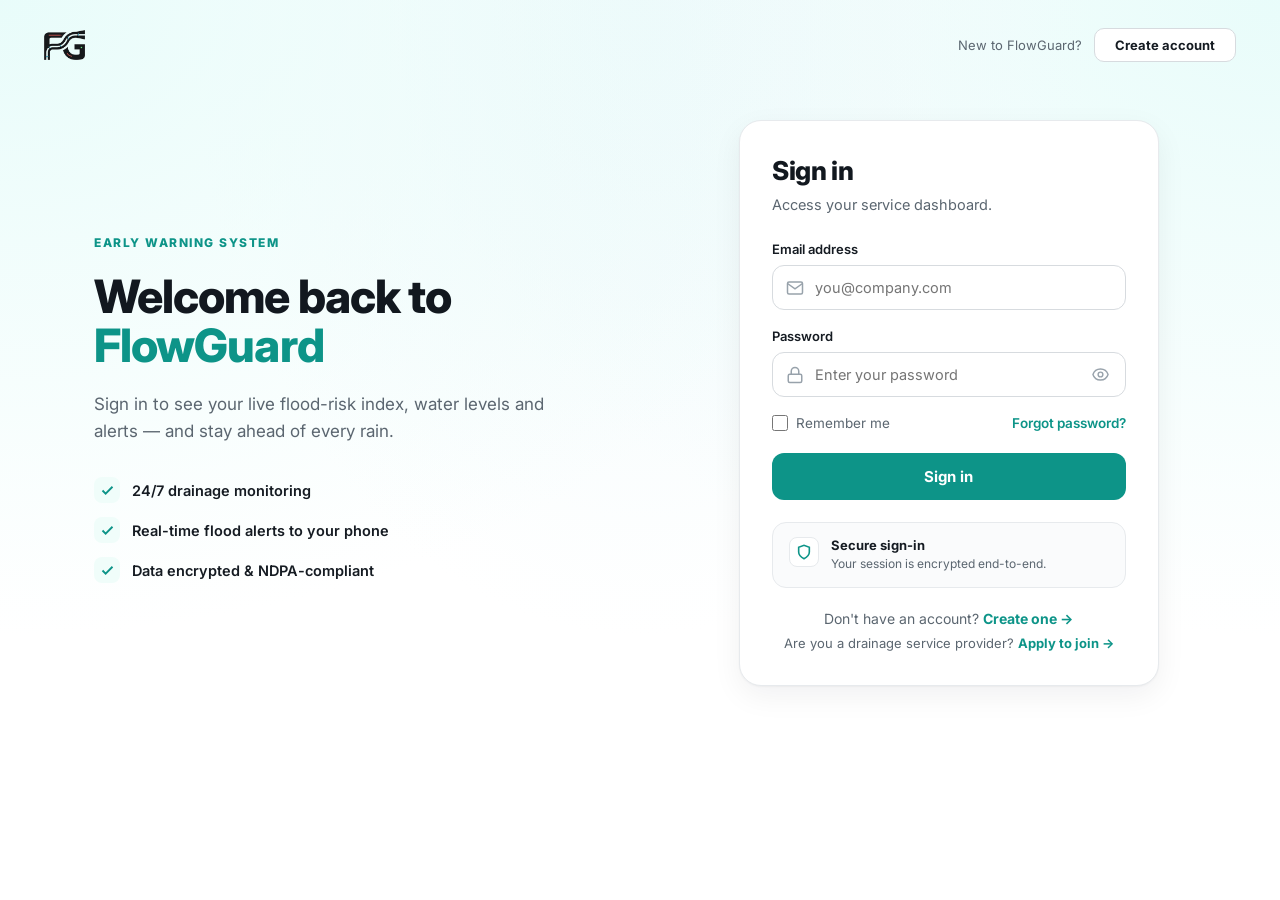
==== commit 54e83e5b: "Fonts: unify to Inter" ====
--- a/index.html
+++ b/index.html
@@ -10,7 +10,7 @@
 <link rel="apple-touch-icon" sizes="180x180" href="favicon-180.png">
 <link rel="preconnect" href="https://fonts.googleapis.com">
 <link rel="preconnect" href="https://fonts.gstatic.com" crossorigin>
-<link href="https://fonts.googleapis.com/css2?family=Space+Grotesk:wght@400;500;600;700&family=Inter:wght@400;450;500;600&display=swap" rel="stylesheet">
+<link href="https://fonts.googleapis.com/css2?family=Inter:wght@400;450;500;600;700&display=swap" rel="stylesheet">
 <style>
 /* ============================================================
    FlowGuard Client Portal — Direction B "Live Monitoring"
@@ -24,7 +24,7 @@
   --r:20px; --rs:13px; --rx:9px;
   --sh:0 2px 4px rgba(18,34,43,.03), 0 12px 32px rgba(18,34,43,.06);
   --sh-sm:0 1px 2px rgba(18,34,43,.05);
-  --ff:'Inter',sans-serif; --ff-d:'Space Grotesk',sans-serif;
+  --ff:'Inter',sans-serif; --ff-d:'Inter',sans-serif;
 }
 [data-theme="dark"]{
   --bg:#101216; --surface:#181b20; --surface-2:#121418; --surface-3:#242932; --line:#262a31; --line-2:#333842;
@@ -205,8 +205,14 @@
 
 /* ---------- Toast ---------- */
 #toasts{position:fixed;top:20px;right:20px;z-index:100;display:flex;flex-direction:column;gap:10px}
-.toast{background:var(--surface);border:1px solid var(--line-2);border-left:3px solid var(--brand);border-radius:var(--rs);padding:13px 18px;box-shadow:var(--sh);font-size:13px;font-weight:500;min-width:240px;animation:slidein .2s ease}
-.toast.ok{border-left-color:var(--ok)} .toast.error{border-left-color:var(--alert)} .toast.info{border-left-color:var(--brand)}
+.toast{display:flex;align-items:center;gap:10px;background:var(--surface);border:1px solid var(--line-2);border-left:3px solid var(--brand);border-radius:var(--rs);padding:13px 16px;box-shadow:var(--sh);font-size:13px;font-weight:500;min-width:240px;animation:slidein .2s ease}
+.toast.ok{border-left-color:var(--ok)} .toast.error{border-left-color:var(--alert)} .toast.warn{border-left-color:var(--warn)} .toast.info{border-left-color:var(--brand)}
+.toast .t-ic{flex:0 0 19px;width:19px;height:19px;display:grid;place-items:center;color:var(--brand)}
+.toast .t-ic svg{width:19px;height:19px;animation:toastPop .42s cubic-bezier(.2,.9,.3,1.35) both}
+.toast.ok .t-ic{color:var(--ok)} .toast.error .t-ic{color:var(--alert)} .toast.warn .t-ic{color:var(--warn)} .toast.info .t-ic{color:var(--brand)}
+.toast .t-msg{flex:1;min-width:0}
+@keyframes toastPop{0%{transform:scale(.3) rotate(-12deg);opacity:0}55%{transform:scale(1.18) rotate(3deg);opacity:1}100%{transform:scale(1) rotate(0);opacity:1}}
+@media(prefers-reduced-motion:reduce){.toast .t-ic svg{animation:none}}
 @keyframes slidein{from{transform:translateX(20px);opacity:0}}
 
 /* ---------- Loading / empty / error states ---------- */
@@ -426,7 +432,7 @@
 .evt .t{margin-left:auto;color:var(--ink-3);font-size:11px;white-space:nowrap}
 
 /* table rows (billing/properties) */
-.rows{display:flex;flex-direction:column}
+.rows{display:flex;flex-direction:column;gap:12px}
 .row{display:flex;align-items:center;gap:14px;padding:15px 0;border-bottom:1px solid var(--line)}
 .row:last-child{border:none}
 .row .rmain b{font-size:14px;font-weight:600;display:block}
@@ -509,7 +515,7 @@
 .weather-strip b{color:var(--ink)}
 .wx-ico{display:inline-flex;line-height:0;flex-shrink:0}
 .wx-ico svg{border-radius:11px}
-.weather-strip .wx-ico svg{width:54px;height:54px}
+.weather-strip .wx-ico svg{width:68px;height:68px}
 .health-chip{font-size:12px;font-weight:600;padding:5px 12px;border-radius:100px;white-space:nowrap;cursor:default}
 .health-chip.ok{color:var(--ok);background:rgba(16,185,129,.1);border:1px solid rgba(16,185,129,.25)}
 .health-chip.warn{color:var(--warn);background:rgba(245,158,11,.1);border:1px solid rgba(245,158,11,.25)}
@@ -658,10 +664,10 @@
 <script src="js/api-client.js"></script>
 <script src="js/auth.js"></script>
 <!-- Portal v2 -->
-<script src="js/ui.js"></script>
+<script src="js/ui.js?v=2"></script>
 <script src="js/demo.js?v=2"></script>
-<script src="js/weather-icons.js?v=1"></script>
-<script src="js/screens.js?v=25"></script>
+<script src="js/weather-icons.js?v=2"></script>
+<script src="js/screens.js?v=26"></script>
 <script src="js/app.js?v=7"></script>
 <script src="js/tour.js?v=3"></script>
 </body>
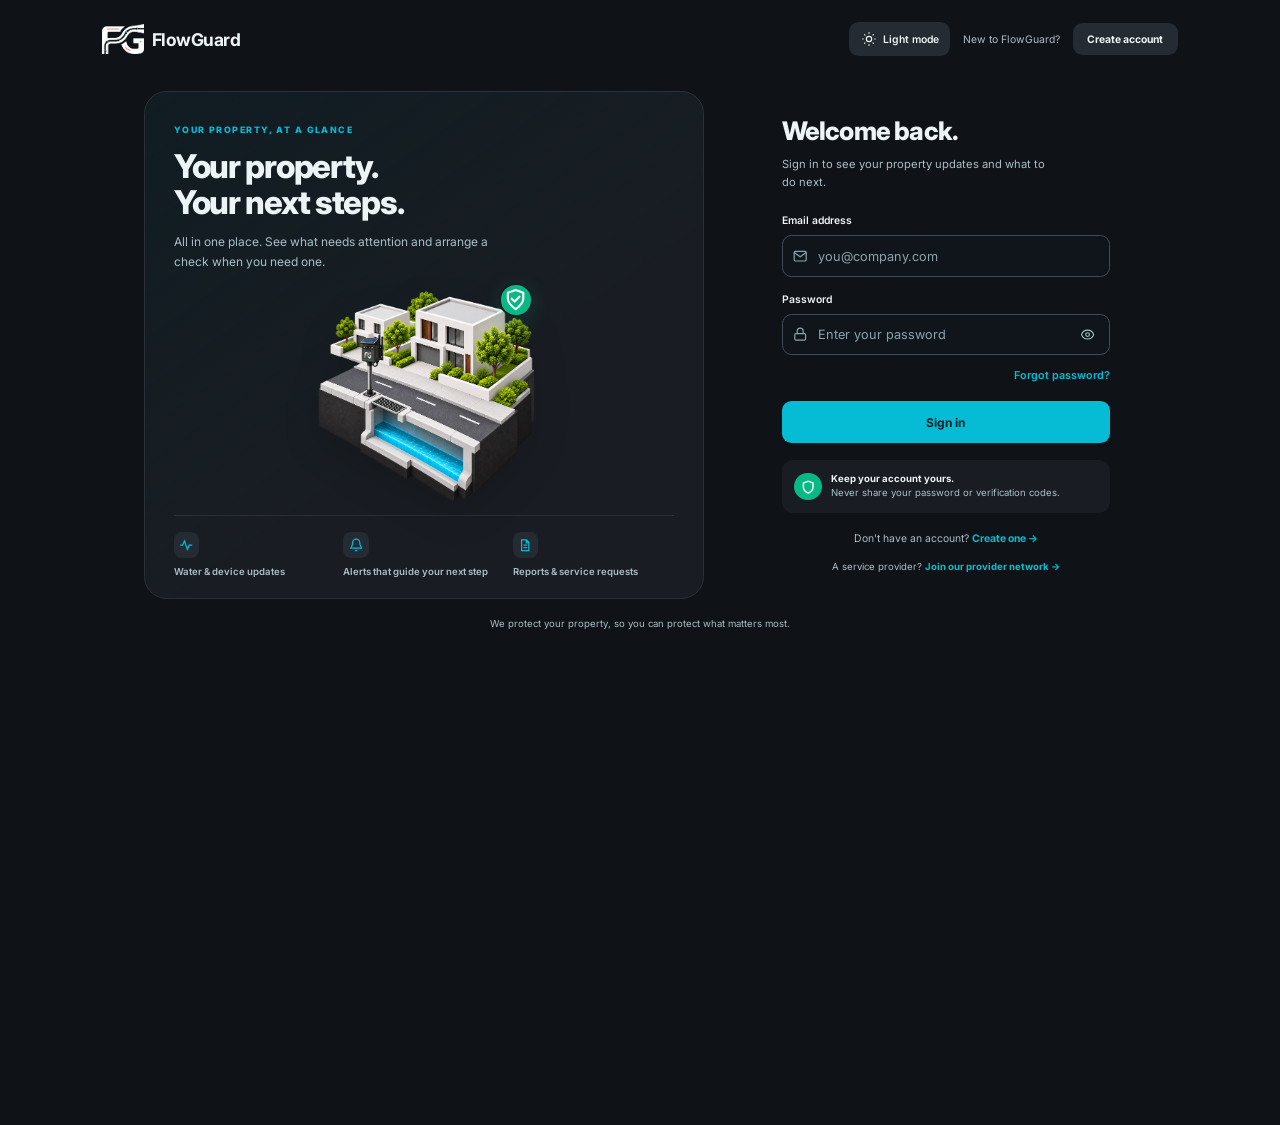
==== commit 50bbcf02: "Client portal: redesigned interface, registration and service requests" ====
--- a/index.html
+++ b/index.html
@@ -1,5 +1,5 @@
 <!DOCTYPE html>
-<html lang="en">
+<html lang="en" data-theme="dark">
 <head>
 <meta charset="UTF-8">
 <meta name="viewport" content="width=device-width, initial-scale=1.0">
@@ -17,22 +17,22 @@
    Single design-token source of truth. Light default, dark via [data-theme=dark].
    ============================================================ */
 :root{
-  --bg:#ffffff; --surface:#ffffff; --surface-2:#f7fafb; --surface-3:#eef3f6; --line:#e2e9ed; --line-2:#d3dde2;
-  --ink:#12222b; --ink-2:#4a626d; --ink-3:#6f8794;
-  --brand:#0891b2; --brand-2:#06b6d4; --brand-deep:#0e5b6e; --brand-soft:#e0f5fa;
-  --ok:#10b981; --ok-bg:#e6f7f1; --warn:#f59e0b; --warn-bg:#fef4e2; --alert:#ef4444; --alert-bg:#fdeceb;
+  --bg:#ffffff; --surface:#ffffff; --surface-2:#ffffff; --surface-3:#ffffff; --line:#ffffff; --line-2:#ffffff;
+  --ink:#15191b; --ink-2:#15191b; --ink-3:#15191b;
+  --brand:#06bcd4; --brand-2:#06bcd4; --brand-deep:#06bcd4; --brand-soft:#ffffff;
+  --ok:#00e676; --ok-bg:#ffffff; --warn:#fe5252; --warn-bg:#ffffff; --alert:#fe5252; --alert-bg:#ffffff;
   --r:20px; --rs:13px; --rx:9px;
-  --sh:0 2px 4px rgba(18,34,43,.03), 0 12px 32px rgba(18,34,43,.06);
-  --sh-sm:0 1px 2px rgba(18,34,43,.05);
+  --sh:0 2px 4px transparent, 0 12px 32px transparent;
+  --sh-sm:0 1px 2px transparent;
   --ff:'Inter',sans-serif; --ff-d:'Inter',sans-serif;
 }
 [data-theme="dark"]{
-  --bg:#101216; --surface:#181b20; --surface-2:#121418; --surface-3:#242932; --line:#262a31; --line-2:#333842;
-  --ink:#e8f0f3; --ink-2:#9fb4bf; --ink-3:#7f97a5;
-  --brand-soft:#0d2b33;
-  --ok-bg:#0e2b22; --warn-bg:#2e2410; --alert-bg:#2e1613;
-  --sh:0 2px 4px rgba(0,0,0,.2), 0 12px 32px rgba(0,0,0,.3);
-  --sh-sm:0 1px 2px rgba(0,0,0,.3);
+  --bg:#15191b; --surface:#15191b; --surface-2:#15191b; --surface-3:#15191b; --line:#15191b; --line-2:#15191b;
+  --ink:#ffffff; --ink-2:#ffffff; --ink-3:#15191b;
+  --brand-soft:#15191b;
+  --ok-bg:#15191b; --warn-bg:#15191b; --alert-bg:#15191b;
+  --sh:0 2px 4px transparent, 0 12px 32px transparent;
+  --sh-sm:0 1px 2px transparent;
 }
 *{box-sizing:border-box;margin:0;padding:0}
 body{background:var(--bg);color:var(--ink);font-family:var(--ff);-webkit-font-smoothing:antialiased;line-height:1.5}
@@ -57,7 +57,7 @@
 .rail .navbtn svg{width:19px;height:19px;flex-shrink:0}
 .rail .navbtn .navlabel{white-space:nowrap}
 .rail .navbtn:hover{background:var(--bg);color:var(--ink)}
-.rail .navbtn.on{background:var(--brand);color:#fff}
+.rail .navbtn.on{background:var(--brand);color:#ffffff}
 .rail-foot{margin-top:auto;display:flex;flex-direction:column;gap:4px;padding-top:12px;border-top:1px solid var(--line);position:sticky;bottom:0;background:var(--surface)}
 /* On short screens, drop the promo so the nav + account/logout footer always fit */
 @media(max-height:780px){.rail-promo{display:none}}
@@ -65,7 +65,7 @@
 .rail .theme-btn{color:var(--ink-2)}
 .rail-user{display:flex;align-items:center;gap:10px;width:100%;padding:8px 10px;border-radius:10px;border:none;background:none;cursor:pointer;transition:.13s}
 .rail-user:hover{background:var(--bg)}
-.rail-user .me-av{width:32px;height:32px;border-radius:50%;background:var(--brand-deep);color:#fff;display:grid;place-items:center;font-family:var(--ff-d);font-weight:600;font-size:13px;flex-shrink:0}
+.rail-user .me-av{width:32px;height:32px;border-radius:50%;background:var(--brand-deep);color:#ffffff;display:grid;place-items:center;font-family:var(--ff-d);font-weight:600;font-size:13px;flex-shrink:0}
 .rail-user .navlabel{font-size:13px;font-weight:600;color:var(--ink)}
 .mob-toggle{display:none}
 /* settings rows + toggle switch */
@@ -76,7 +76,7 @@
 .switch{position:relative;display:inline-block;width:44px;height:24px;flex-shrink:0}
 .switch input{opacity:0;width:0;height:0}
 .slider{position:absolute;inset:0;background:var(--line-2);border-radius:24px;transition:.2s;cursor:pointer}
-.slider::before{content:"";position:absolute;height:18px;width:18px;left:3px;bottom:3px;background:#fff;border-radius:50%;transition:.2s}
+.slider::before{content:"";position:absolute;height:18px;width:18px;left:3px;bottom:3px;background:#ffffff;border-radius:50%;transition:.2s}
 .switch input:checked + .slider{background:var(--brand)}
 .switch input:checked + .slider::before{transform:translateX(20px)}
 
@@ -88,13 +88,13 @@
 .top .sub{color:var(--ink-3);font-size:12px;margin-top:1px}
 .top-actions{display:flex;align-items:center;gap:8px}
 .top-actions .btn{padding:8px 16px;font-size:13px}
-.btn{padding:11px 20px;border-radius:100px;background:var(--brand);color:#fff;border:none;font-family:var(--ff-d);font-size:14px;font-weight:600;cursor:pointer;transition:.15s}
+.btn{padding:11px 20px;border-radius:100px;background:var(--brand);color:#ffffff;border:none;font-family:var(--ff-d);font-size:14px;font-weight:600;cursor:pointer;transition:.15s}
 .btn:hover{background:var(--brand-deep)}
 .btn.ghost{background:var(--surface);color:var(--ink-2);border:1px solid var(--line-2)}
 .btn.ghost:hover{background:var(--bg)}
 .icon-btn{width:36px;height:36px;border-radius:50%;background:var(--surface);border:1px solid var(--line-2);display:grid;place-items:center;color:var(--ink-2);cursor:pointer;position:relative}
 .icon-btn svg{width:17px;height:17px}
-.icon-btn .badge{position:absolute;top:-2px;right:-2px;min-width:17px;height:17px;border-radius:100px;background:var(--alert);color:#fff;font-size:10px;font-weight:700;display:grid;place-items:center;padding:0 4px}
+.icon-btn .badge{position:absolute;top:-2px;right:-2px;min-width:17px;height:17px;border-radius:100px;background:var(--alert);color:#ffffff;font-size:10px;font-weight:700;display:grid;place-items:center;padding:0 4px}
 
 /* ---------- Cards / panels ---------- */
 .card,.panel{background:var(--surface);border:1px solid var(--line);border-radius:var(--r);box-shadow:var(--sh)}
@@ -112,7 +112,7 @@
 #notif-list{display:flex;flex-direction:column;gap:10px}
 .ntf-item{display:flex;align-items:center;gap:14px;padding:14px 18px;border-radius:16px;background:var(--surface);border:1px solid var(--line);box-shadow:var(--sh-sm);position:relative;transition:.13s}
 .ntf-item:hover{border-color:var(--line-2)}
-.ntf-item.unread{border-color:color-mix(in srgb,var(--brand) 40%,var(--line));background:color-mix(in srgb,var(--brand) 5%,var(--surface))}
+.ntf-item.unread{border-color:var(--surface);background:var(--surface)}
 .ntf-dot{position:absolute;left:7px;top:50%;transform:translateY(-50%);width:7px;height:7px;border-radius:50%;background:var(--brand)}
 .ntf-ic{width:42px;height:42px;border-radius:12px;display:grid;place-items:center;flex-shrink:0}
 .ntf-ic svg{width:20px;height:20px}
@@ -138,15 +138,15 @@
 #tk-list{display:flex;flex-direction:column;gap:12px}
 .tkt-item{display:flex;align-items:flex-start;gap:14px;padding:16px 18px;border-radius:16px;background:var(--surface);border:1px solid var(--line);box-shadow:var(--sh-sm);position:relative;cursor:pointer;transition:.13s}
 .tkt-item:hover{border-color:var(--line-2)}
-.tkt-item:not(.done){border-color:color-mix(in srgb,var(--brand) 30%,var(--line))}
+.tkt-item:not(.done){border-color:var(--surface)}
 .tkt-body{flex:1;min-width:0;padding-top:1px}
 .tkt-t{font-size:15px;font-weight:600;color:var(--ink);line-height:1.35}
 .tkt-d{font-size:13px;color:var(--ink-2);margin-top:4px;line-height:1.5;display:-webkit-box;-webkit-line-clamp:1;-webkit-box-orient:vertical;overflow:hidden}
 .tkt-m{font-size:12px;color:var(--ink-3);margin-top:8px;font-family:var(--ff);letter-spacing:.01em}
 .tkt-right{display:flex;align-items:center;gap:12px;flex-shrink:0;padding-top:2px}
 .tkt-pill{font-size:12px;font-weight:700;padding:3px 10px;border-radius:8px;white-space:nowrap}
-.tkt-pill.alert{background:color-mix(in srgb,var(--alert) 14%,transparent);color:var(--alert)}
-.tkt-pill.warn{background:color-mix(in srgb,var(--warn) 15%,transparent);color:var(--warn)}
+.tkt-pill.alert{background:var(--surface);color:var(--alert)}
+.tkt-pill.warn{background:var(--surface);color:var(--warn)}
 .tkt-pill.low{color:var(--ink-3)}
 .tkt-pill.open{color:var(--brand)}
 .tkt-pill.ok{color:var(--ok)}
@@ -178,16 +178,16 @@
 .trl-av img{width:100%;height:100%;object-fit:cover}
 .trl-name{display:flex;align-items:center;gap:8px;font-weight:600;color:var(--ink);font-size:14.5px}
 .tm-email{font-size:12.5px;color:var(--ink-3);margin-top:3px;overflow:hidden;text-overflow:ellipsis;white-space:nowrap}
-.tm-owner{font-size:10.5px;font-weight:700;padding:2px 8px;border-radius:6px;background:color-mix(in srgb,var(--brand) 16%,transparent);color:var(--brand)}
+.tm-owner{font-size:10.5px;font-weight:700;padding:2px 8px;border-radius:6px;background:var(--surface);color:var(--brand)}
 .tm-role-pill{display:inline-flex;align-items:center;gap:7px;padding:5px 12px;border-radius:9px;font-size:12.5px;font-weight:600}
-.tm-role-pill.admin{background:color-mix(in srgb,var(--brand) 14%,transparent);color:var(--brand)}
+.tm-role-pill.admin{background:var(--surface);color:var(--brand)}
 .tm-role-pill.neutral{background:var(--surface-3);color:var(--ink-2)}
 .tm-role-sel{padding:6px 30px 6px 12px;border:1px solid var(--line-2);border-radius:9px;background:var(--surface-2) url("data:image/svg+xml,%3Csvg xmlns='http://www.w3.org/2000/svg' width='12' height='12' viewBox='0 0 24 24' fill='none' stroke='%238b96a5' stroke-width='2.5' stroke-linecap='round' stroke-linejoin='round'%3E%3Cpolyline points='6 9 12 15 18 9'/%3E%3C/svg%3E") no-repeat right 10px center;color:var(--ink);font-family:var(--ff);font-size:12.5px;font-weight:600;cursor:pointer;-webkit-appearance:none;appearance:none}
 .tm-role-sel:focus{outline:none;border-color:var(--brand)}
 .tm-status-cell{display:flex;align-items:center;gap:10px}
 .tm-status{display:inline-flex;align-items:center;font-size:12.5px;font-weight:600;padding:5px 12px;border-radius:9px}
-.tm-status.active{background:color-mix(in srgb,#34d399 15%,transparent);color:#34d399}
-.tm-status.pending{background:color-mix(in srgb,#f0a92a 16%,transparent);color:#f0a92a}
+.tm-status.active{background:var(--surface);color:#00e676}
+.tm-status.pending{background:var(--surface);color:#fe5252}
 .tm-status.off{background:var(--surface-3);color:var(--ink-3)}
 .tm-deact{font-size:12px;color:var(--ink-3);background:none;border:0;cursor:pointer;padding:0;transition:.12s}
 .tm-deact:hover{color:var(--alert)}
@@ -246,8 +246,8 @@
 
 /* Journey hero — adapts per stage */
 .journey{display:flex;align-items:center;gap:20px;padding:22px 26px;border-radius:var(--r);margin-bottom:20px;position:relative;overflow:hidden;background:var(--surface);border:1px solid var(--line)}
-.journey.stage-active{background-image:radial-gradient(720px 260px at 88% 50%,rgba(8,145,178,.24),transparent)}
-.journey.stage-progress{background-image:radial-gradient(720px 260px at 88% 50%,rgba(28,139,163,.15),transparent)}
+.journey.stage-active{background-image:radial-gradient(720px 260px at 88% 50%,transparent,transparent)}
+.journey.stage-progress{background-image:radial-gradient(720px 260px at 88% 50%,transparent,transparent)}
 .journey .jic{width:56px;height:56px;border-radius:16px;display:grid;place-items:center;flex-shrink:0;background:var(--brand-soft)}
 .journey .jic svg{width:28px;height:28px;color:var(--brand)}
 .journey .jtext{flex:1}
@@ -256,7 +256,7 @@
 .journey .jcta{flex-shrink:0}
 .journey .jcta button{background:var(--surface-2);color:var(--ink);border:1px solid var(--line-2);padding:10px 18px;border-radius:100px;font-family:var(--ff-d);font-weight:600;font-size:13px;cursor:pointer}
 .journey .jcta button:hover{border-color:var(--brand);color:var(--brand)}
-.journey.stage-pending .jcta button{background:var(--brand);color:#fff;border-color:var(--brand)}
+.journey.stage-pending .jcta button{background:var(--brand);color:#ffffff;border-color:var(--brand)}
 
 /* denser KPI row */
 .kpi-row{display:grid;grid-template-columns:repeat(auto-fit,minmax(220px,1fr));gap:14px;margin-bottom:20px}
@@ -293,7 +293,7 @@
 
 /* ---------- Sensor cards ---------- */
 .sensor-clickable{cursor:pointer;transition:.15s}
-.sensor-clickable:hover{border-color:var(--brand);box-shadow:0 4px 16px rgba(8,145,178,.12)}
+.sensor-clickable:hover{border-color:var(--brand);box-shadow:0 4px 16px transparent}
 /* horizontal carousel for overview */
 .sensor-carousel{display:flex;gap:14px;overflow-x:auto;padding-bottom:10px;scroll-snap-type:x mandatory;-webkit-overflow-scrolling:touch}
 .sensor-carousel::-webkit-scrollbar{height:6px}
@@ -314,7 +314,7 @@
 /* ticket thread */
 .thread{display:flex;flex-direction:column;gap:18px;margin-bottom:22px}
 .thread-msg{max-width:62%;padding:14px 17px;border-radius:16px;border:1px solid var(--line)}
-.thread-msg.mine{align-self:flex-end;background:color-mix(in srgb,var(--brand) 10%,var(--surface));border-color:color-mix(in srgb,var(--brand) 26%,var(--line))}
+.thread-msg.mine{align-self:flex-end;background:var(--surface);border-color:var(--surface)}
 .thread-msg.them{align-self:flex-start;background:var(--bg)}
 .thread-h{display:flex;align-items:center;gap:9px;margin-bottom:9px;font-size:13px}
 .thread-av{width:26px;height:26px;border-radius:50%;flex-shrink:0;display:grid;place-items:center;overflow:hidden;background:var(--surface-3);color:var(--ink-2);font-size:10px;font-weight:700;border:1px solid var(--line)}
@@ -343,10 +343,9 @@
 .tier-opt input{width:18px;height:18px;accent-color:var(--brand)}
 .tier-info{flex:1}.tier-info b{display:block;font-size:14px;font-weight:600}.tier-info small{color:var(--ink-3);font-size:12px}
 .tier-price{font-family:var(--ff-d);font-weight:600;font-size:14px;white-space:nowrap}
-/* all sensor cards equal height regardless of enzyme */
+/* all sensor cards equal height with consistent spacing */
 .sensor{display:flex;flex-direction:column;min-height:300px}
 .sensor .sensor-metrics{margin-top:12px}
-.enzyme-none{margin-top:12px;padding-top:12px;border-top:1px solid var(--line);font-size:11px;color:var(--ink-3);font-weight:500}
 .sensors{display:grid;grid-template-columns:repeat(auto-fill,minmax(200px,1fr));gap:16px}
 /* overview compact sensor grid (3 across + more card) */
 .mon-sensor-grid{display:grid;grid-template-columns:repeat(3,1fr);gap:14px}
@@ -373,22 +372,12 @@
 .sensor-metrics .sm{display:flex;flex-direction:column;gap:2px}
 .sensor-metrics .sm-l{color:var(--ink-3);font-size:11px;font-weight:600;text-transform:uppercase;letter-spacing:.04em}
 .sensor-metrics .sm-v{font-family:var(--ff-d);font-size:14px;font-weight:600}
-/* bio-enzyme cartridge block */
-.bio-badge{display:inline-block;margin-left:7px;padding:1px 7px;border-radius:100px;background:var(--brand-soft);color:var(--brand);font-size:10px;font-weight:700;text-transform:uppercase;letter-spacing:.04em;vertical-align:middle}
-.enzyme{margin-top:12px;padding-top:12px;border-top:1px solid var(--line)}
-.enzyme-h{display:flex;justify-content:space-between;align-items:flex-start;gap:8px;margin-bottom:8px}
-.enzyme-t{font-size:11px;font-weight:600;color:var(--ink-3);text-transform:uppercase;letter-spacing:.03em;line-height:1.3;flex:1;min-width:0}
-.enzyme-h .chip{flex-shrink:0;white-space:nowrap;font-size:11px;padding:3px 9px}
-.enzyme-bar{height:7px;border-radius:100px;background:var(--bg);overflow:hidden}
-.enzyme-bar span{display:block;height:100%;border-radius:100px;transition:width .3s}
-.enzyme-f{display:flex;justify-content:space-between;gap:8px;margin-top:6px;font-size:11px;color:var(--ink-2);font-weight:500}
-.enzyme-f span{white-space:nowrap}
-/* refill banner */
-.refill-banner{display:flex;align-items:center;gap:14px;background:var(--alert-bg);border:1px solid var(--alert);border-radius:var(--rs);padding:14px 18px;margin-bottom:16px}
-.refill-banner svg{width:22px;height:22px;color:var(--alert);flex-shrink:0}
-.refill-banner b{display:block;font-size:14px;color:var(--ink)}
-.refill-banner span{font-size:12px;color:var(--ink-2)}
-.refill-banner .btn{margin-left:auto;flex-shrink:0;padding:9px 16px;font-size:13px}
+/* device notice */
+.device-notice{display:flex;align-items:center;gap:14px;background:var(--alert-bg);border:1px solid var(--alert);border-radius:var(--rs);padding:14px 18px;margin-bottom:16px}
+.device-notice svg{width:22px;height:22px;color:var(--alert);flex-shrink:0}
+.device-notice b{display:block;font-size:14px;color:var(--ink)}
+.device-notice span{font-size:12px;color:var(--ink-2)}
+.device-notice .btn{margin-left:auto;flex-shrink:0;padding:9px 16px;font-size:13px}
 /* alerts summary strip */
 .alert-kpis{display:grid;grid-template-columns:repeat(4,1fr);gap:14px;margin-bottom:20px}
 .alert-kpi{background:var(--surface);border:1px solid var(--line);border-radius:var(--rs);padding:16px 18px;box-shadow:var(--sh-sm)}
@@ -448,7 +437,7 @@
 .field .hint{color:var(--ink-3);font-size:12px;margin-top:5px}
 
 /* modal */
-.modal-bg{position:fixed;inset:0;background:rgba(12,20,24,.5);backdrop-filter:blur(3px);display:grid;place-items:center;z-index:80;padding:20px}
+.modal-bg{position:fixed;inset:0;background:transparent;backdrop-filter:blur(3px);display:grid;place-items:center;z-index:80;padding:20px}
 .modal{background:var(--surface);border-radius:var(--r);box-shadow:var(--sh);width:100%;max-width:520px;max-height:90vh;overflow:auto}
 .modal-h{display:flex;justify-content:space-between;align-items:center;padding:22px 26px;border-bottom:1px solid var(--line)}
 .modal-h h2{font-family:var(--ff-d);font-size:18px;font-weight:600}
@@ -497,30 +486,30 @@
 .pf-k{font-size:13px;color:var(--ink-3);flex-shrink:0}
 .pf-v{font-size:13px;color:var(--ink);font-weight:500;text-align:right}
 @media(max-width:600px){.profile-grid{grid-template-columns:1fr;column-gap:0}}
-.sensor-offline{border-color:rgba(239,68,68,.45)!important;background:linear-gradient(180deg,rgba(239,68,68,.06),transparent)!important}
-.live.off-red{color:#fca5a5;background:rgba(239,68,68,.12);border:1px solid rgba(239,68,68,.3)}
-.live.off-red .d{background:#ef4444}
+.sensor-offline{border-color:transparent!important;background:linear-gradient(180deg,transparent,transparent)!important}
+.live.off-red{color:#fe5252;background:transparent;border:1px solid transparent}
+.live.off-red .d{background:#fe5252}
 .offline-body{padding:18px 0 8px}
-.offline-msg{font-size:14px;font-weight:600;color:#fca5a5}
+.offline-msg{font-size:14px;font-weight:600;color:#fe5252}
 .offline-sub{font-size:12px;color:var(--ink-3);margin-top:3px}
 .sensor-ping{font-size:11px;color:var(--ink-3);margin-top:8px}
 .weather-strip{display:flex;align-items:center;gap:12px;padding:13px 18px;border-radius:var(--rs);border:1px solid var(--line);background:var(--surface);font-size:13px;color:var(--ink-2);margin-bottom:20px}
 .weather-strip svg{width:20px;height:20px;flex-shrink:0}
-.weather-strip.ok{border-color:rgba(16,185,129,.3);background:rgba(16,185,129,.05)}
+.weather-strip.ok{border-color:transparent;background:transparent}
 .weather-strip.ok svg{color:var(--ok)}
-.weather-strip.warn{border-color:rgba(245,158,11,.35);background:rgba(245,158,11,.06)}
+.weather-strip.warn{border-color:transparent;background:transparent}
 .weather-strip.warn svg{color:var(--warn)}
-.weather-strip.alert{border-color:rgba(239,68,68,.4);background:rgba(239,68,68,.06)}
+.weather-strip.alert{border-color:transparent;background:transparent}
 .weather-strip.alert svg{color:var(--alert)}
 .weather-strip b{color:var(--ink)}
 .wx-ico{display:inline-flex;line-height:0;flex-shrink:0}
 .wx-ico svg{border-radius:11px}
 .weather-strip .wx-ico svg{width:68px;height:68px}
 .health-chip{font-size:12px;font-weight:600;padding:5px 12px;border-radius:100px;white-space:nowrap;cursor:default}
-.health-chip.ok{color:var(--ok);background:rgba(16,185,129,.1);border:1px solid rgba(16,185,129,.25)}
-.health-chip.warn{color:var(--warn);background:rgba(245,158,11,.1);border:1px solid rgba(245,158,11,.25)}
-.health-chip.alert{color:var(--alert);background:rgba(239,68,68,.1);border:1px solid rgba(239,68,68,.25)}
-.season-strip{display:flex;align-items:center;justify-content:space-between;gap:16px;padding:16px 20px;border-radius:var(--rs);border:1px solid rgba(8,145,178,.3);background:rgba(8,145,178,.05);margin-bottom:20px}
+.health-chip.ok{color:var(--ok);background:transparent;border:1px solid transparent}
+.health-chip.warn{color:var(--warn);background:transparent;border:1px solid transparent}
+.health-chip.alert{color:var(--alert);background:transparent;border:1px solid transparent}
+.season-strip{display:flex;align-items:center;justify-content:space-between;gap:16px;padding:16px 20px;border-radius:var(--rs);border:1px solid transparent;background:transparent;margin-bottom:20px}
 .season-strip b{font-family:var(--ff-d);font-size:14px;color:var(--ink)}
 .season-strip p{font-size:13px;color:var(--ink-2);margin:3px 0 0;line-height:1.5}
 .btn.sm{padding:7px 14px;font-size:12px}
@@ -578,7 +567,7 @@
 .rail-promo{margin:18px 6px 10px;padding:16px 14px;border:1px solid var(--line);border-radius:14px;background:var(--surface-2);text-align:center}
 .rp-art{position:relative;margin-bottom:10px}
 .rp-art svg{width:100%;height:auto}
-.rp-shield{position:absolute;top:-4px;right:2px;width:28px;height:28px;border-radius:50%;background:var(--ok);color:#fff;display:grid;place-items:center;box-shadow:0 2px 8px rgba(16,185,129,.35)}
+.rp-shield{position:absolute;top:-4px;right:2px;width:28px;height:28px;border-radius:50%;background:var(--ok);color:#ffffff;display:grid;place-items:center;box-shadow:0 2px 8px transparent}
 .rail-promo p{font-size:12px;color:var(--ink-2);line-height:1.5;margin:0 0 12px}
 .rp-btn{display:block;padding:8px 10px;border:1px solid var(--line-2);border-radius:10px;background:var(--surface);font-size:12px;font-weight:600;color:var(--ink);text-decoration:none;transition:border-color .15s}
 .rp-btn:hover{border-color:var(--brand)}
@@ -604,7 +593,17 @@
 .oc-stat b{display:block;font-family:var(--ff-d);font-size:20px;font-weight:600}
 .oc-stat span{font-size:12px;color:var(--ink-3)}
 @media(max-width:700px){.oc-grid{grid-template-columns:1fr}}
+.svc-panel{padding:20px;margin-bottom:16px;min-width:0;overflow-wrap:anywhere}
+.svc-panel h2{font-size:20px;margin:0 0 16px}
+.svc-fields{display:grid;grid-template-columns:repeat(2,minmax(0,1fr));gap:16px}
+.svc-panel label{display:grid;gap:8px;margin-bottom:16px;font-size:14px;color:var(--ink-2)}
+.svc-panel input,.svc-panel select,.svc-panel textarea{box-sizing:border-box;width:100%;min-width:0;padding:12px;border:1px solid var(--line-2);border-radius:var(--rx);color:var(--ink);background:var(--surface);font:inherit}
+.svc-panel select{padding-right:36px}.svc-submit{display:flex;align-items:center;justify-content:space-between;gap:16px}.svc-list{display:grid}.svc-list a{display:grid;gap:8px;padding:16px 0;border-top:1px solid var(--line);color:var(--ink);text-decoration:none}.svc-list span,.svc-list small{color:var(--ink-2)}.svc-panel article{padding:12px 0;border-top:1px solid var(--line)}.svc-panel dl{display:grid;grid-template-columns:140px minmax(0,1fr);gap:12px}.svc-panel dd{margin:0}.svc-panel [hidden]{display:none}
+@media(max-width:600px){.svc-fields{grid-template-columns:minmax(0,1fr)}.svc-panel{padding:16px}.svc-submit{align-items:stretch;flex-direction:column}}
 </style>
+<link rel="stylesheet" href="portal-review.css?v=client22">
+<link rel="stylesheet" href="portal-workspace.css?v=client7">
+<link rel="stylesheet" href="portal-client.css?v=client22">
 </head>
 <body>
 <div class="app">
@@ -617,18 +616,19 @@
     </div>
     <div id="rail-prop"></div>
     <div class="nav-group">
-      <button class="navbtn on" data-tab="overview"><svg viewBox="0 0 24 24" fill="none" stroke="currentColor" stroke-width="2" stroke-linecap="round" stroke-linejoin="round"><path d="M3 9l9-7 9 7v11a2 2 0 01-2 2H5a2 2 0 01-2-2z"/><path d="M9 22V12h6v10"/></svg><span class="navlabel">Overview</span></button>
-      <button class="navbtn" data-tab="monitoring"><svg viewBox="0 0 24 24" fill="none" stroke="currentColor" stroke-width="2" stroke-linecap="round" stroke-linejoin="round"><path d="M3 12h4l2-6 4 12 2-6h6"/></svg><span class="navlabel">Monitoring</span></button>
-      <button class="navbtn" data-tab="forecast"><svg viewBox="0 0 24 24" fill="none" stroke="currentColor" stroke-width="2" stroke-linecap="round" stroke-linejoin="round"><path d="M20 16.2A4.5 4.5 0 0017.5 8h-1.8A7 7 0 104 14.9"/><path d="M8 19v2M12 20v2M16 19v2"/></svg><span class="navlabel">Risk forecast</span></button>
-      <button class="navbtn" data-tab="properties"><svg viewBox="0 0 24 24" fill="none" stroke="currentColor" stroke-width="2" stroke-linecap="round" stroke-linejoin="round"><path d="M3 21h18M5 21V7l7-4 7 4v14M9 21v-4h6v4M9 10h.01M15 10h.01M9 13h.01M15 13h.01"/></svg><span class="navlabel">Properties</span></button>
+      <button class="navbtn on" data-tab="overview"><svg viewBox="0 0 24 24" fill="none" stroke="currentColor" stroke-width="2" stroke-linecap="round" stroke-linejoin="round"><path d="M3 9l9-7 9 7v11a2 2 0 01-2 2H5a2 2 0 01-2-2z"/><path d="M9 22V12h6v10"/></svg><span class="navlabel">Home</span></button>
+      <button class="navbtn" data-tab="monitoring"><svg viewBox="0 0 24 24" fill="none" stroke="currentColor" stroke-width="2" stroke-linecap="round" stroke-linejoin="round"><path d="M3 12h4l2-6 4 12 2-6h6"/></svg><span class="navlabel">Water &amp; devices</span></button>
+      <button class="navbtn" data-tab="forecast"><svg viewBox="0 0 24 24" fill="none" stroke="currentColor" stroke-width="2" stroke-linecap="round" stroke-linejoin="round"><path d="M20 16.2A4.5 4.5 0 0017.5 8h-1.8A7 7 0 104 14.9"/><path d="M8 19v2M12 20v2M16 19v2"/></svg><span class="navlabel">Weather outlook</span></button>
+      <button class="navbtn" data-tab="properties"><svg viewBox="0 0 24 24" fill="none" stroke="currentColor" stroke-width="2" stroke-linecap="round" stroke-linejoin="round"><path d="M3 21h18M5 21V7l7-4 7 4v14M9 21v-4h6v4M9 10h.01M15 10h.01M9 13h.01M15 13h.01"/></svg><span class="navlabel">My properties</span></button>
       <button class="navbtn" data-tab="reports"><svg viewBox="0 0 24 24" fill="none" stroke="currentColor" stroke-width="2" stroke-linecap="round" stroke-linejoin="round"><path d="M14 2H6a2 2 0 00-2 2v16a2 2 0 002 2h12a2 2 0 002-2V8z"/><path d="M14 2v6h6M9 13h6M9 17h6"/></svg><span class="navlabel">Reports</span></button>
     </div>
     <div class="nav-group">
       <div class="nav-heading">Account</div>
-      <button class="navbtn" data-tab="billing"><svg viewBox="0 0 24 24" fill="none" stroke="currentColor" stroke-width="2" stroke-linecap="round" stroke-linejoin="round"><rect x="2" y="5" width="20" height="14" rx="2"/><path d="M2 10h20"/></svg><span class="navlabel">Billing</span></button>
+      <button class="navbtn" data-tab="services"><svg viewBox="0 0 24 24" fill="none" stroke="currentColor" stroke-width="2"><path d="M9 5h6M9 3h6v4H9zM7 5H5v16h14V5h-2M8 12h8M8 16h5"/></svg><span class="navlabel">Requests &amp; visits</span></button>
+      <button class="navbtn" data-tab="billing"><svg viewBox="0 0 24 24" fill="none" stroke="currentColor" stroke-width="2" stroke-linecap="round" stroke-linejoin="round"><rect x="2" y="5" width="20" height="14" rx="2"/><path d="M2 10h20"/></svg><span class="navlabel">Payments</span></button>
       <button class="navbtn" data-tab="alerts"><svg viewBox="0 0 24 24" fill="none" stroke="currentColor" stroke-width="2" stroke-linecap="round" stroke-linejoin="round"><path d="M18 8A6 6 0 006 8c0 7-3 9-3 9h18s-3-2-3-9"/><path d="M13.7 21a2 2 0 01-3.4 0"/></svg><span class="navlabel">Alerts</span></button>
-      <button class="navbtn" data-tab="support"><svg viewBox="0 0 24 24" fill="none" stroke="currentColor" stroke-width="2" stroke-linecap="round" stroke-linejoin="round"><path d="M21 11.5a8.38 8.38 0 01-.9 3.8 8.5 8.5 0 01-7.6 4.7 8.38 8.38 0 01-3.8-.9L3 21l1.9-5.7a8.38 8.38 0 01-.9-3.8 8.5 8.5 0 014.7-7.6 8.38 8.38 0 013.8-.9h.5a8.48 8.48 0 018 8v.5z"/></svg><span class="navlabel">Support</span></button>
-      <button class="navbtn" data-tab="team" style="display:none"><svg viewBox="0 0 24 24" fill="none" stroke="currentColor" stroke-width="2" stroke-linecap="round" stroke-linejoin="round"><path d="M17 21v-2a4 4 0 00-4-4H5a4 4 0 00-4 4v2"/><circle cx="9" cy="7" r="4"/><path d="M23 21v-2a4 4 0 00-3-3.87M16 3.13a4 4 0 010 7.75"/></svg><span class="navlabel">Team &amp; roles</span></button>
+      <button class="navbtn" data-tab="support"><svg viewBox="0 0 24 24" fill="none" stroke="currentColor" stroke-width="2" stroke-linecap="round" stroke-linejoin="round"><path d="M21 11.5a8.38 8.38 0 01-.9 3.8 8.5 8.5 0 01-7.6 4.7 8.38 8.38 0 01-3.8-.9L3 21l1.9-5.7a8.38 8.38 0 01-.9-3.8 8.5 8.5 0 014.7-7.6 8.38 8.38 0 013.8-.9h.5a8.48 8.48 0 018 8v.5z"/></svg><span class="navlabel">Get help</span></button>
+      <button class="navbtn" data-tab="team" style="display:none"><svg viewBox="0 0 24 24" fill="none" stroke="currentColor" stroke-width="2" stroke-linecap="round" stroke-linejoin="round"><path d="M17 21v-2a4 4 0 00-4-4H5a4 4 0 00-4 4v2"/><circle cx="9" cy="7" r="4"/><path d="M23 21v-2a4 4 0 00-3-3.87M16 3.13a4 4 0 010 7.75"/></svg><span class="navlabel">People &amp; access</span></button>
       <button class="navbtn" data-tab="settings"><svg viewBox="0 0 24 24" fill="none" stroke="currentColor" stroke-width="2" stroke-linecap="round" stroke-linejoin="round"><circle cx="12" cy="12" r="3"/><path d="M19.4 15a1.65 1.65 0 00.33 1.82l.06.06a2 2 0 11-2.83 2.83l-.06-.06a1.65 1.65 0 00-1.82-.33 1.65 1.65 0 00-1 1.51V21a2 2 0 01-4 0v-.09A1.65 1.65 0 009 19.4a1.65 1.65 0 00-1.82.33l-.06.06a2 2 0 11-2.83-2.83l.06-.06a1.65 1.65 0 00.33-1.82 1.65 1.65 0 00-1.51-1H3a2 2 0 010-4h.09A1.65 1.65 0 004.6 9a1.65 1.65 0 00-.33-1.82l-.06-.06a2 2 0 112.83-2.83l.06.06a1.65 1.65 0 001.82.33H9a1.65 1.65 0 001-1.51V3a2 2 0 014 0v.09a1.65 1.65 0 001 1.51 1.65 1.65 0 001.82-.33l.06-.06a2 2 0 112.83 2.83l-.06.06a1.65 1.65 0 00-.33 1.82V9a1.65 1.65 0 001.51 1H21a2 2 0 010 4h-.09a1.65 1.65 0 00-1.51 1z"/></svg><span class="navlabel">Settings</span></button>
     </div>
     <div class="rail-promo">
@@ -647,15 +647,21 @@
       <p>We protect your property, so you can protect what matters most.</p>
       <a class="rp-btn" href="https://flowguardsolutions.com.ng" target="_blank" rel="noopener">Learn more</a>
     </div>
-    <div class="rail-foot">
-      <button class="navbtn theme-btn" id="themeBtn"><span id="themeIcon"></span><span class="navlabel" id="themeLabel">Dark mode</span></button>
-      <button class="rail-user" data-tab="account" id="meBtn"><span class="me-av" id="meAv">--</span><span class="navlabel" id="meName">Account</span></button>
-    </div>
   </nav>
   <button class="mob-toggle" id="mobToggle" aria-label="Menu"><svg viewBox="0 0 24 24" fill="none" stroke="currentColor" stroke-width="2"><path d="M3 12h18M3 6h18M3 18h18"/></svg></button>
 
   <!-- Main content — screens render here -->
-  <main class="main" id="view"></main>
+  <div class="platform-workspace">
+    <header class="platform-bar" aria-label="Account and appearance">
+      <div class="platform-heading"></div>
+      <div class="platform-controls">
+        <button class="icon-btn" aria-label="Notifications" onclick="App.go('notifications')"><svg viewBox="0 0 24 24" fill="none" stroke="currentColor" stroke-width="2" aria-hidden="true"><path d="M18 8a6 6 0 0 0-12 0c0 7-3 9-3 9h18s-3-2-3-9"/><path d="M10 20a2 2 0 0 0 4 0M12 2V1" stroke-linecap="round"/></svg><span class="badge" id="nav-notif-badge" style="display:none">0</span></button>
+        <button class="navbtn theme-btn" id="themeBtn"><span id="themeIcon"></span><span class="navlabel" id="themeLabel">Dark mode</span></button>
+        <button class="rail-user" data-tab="account" id="meBtn" aria-label="Open your profile"><span class="me-av" id="meAv">--</span><span class="navlabel" id="meName">Account</span></button>
+      </div>
+    </header>
+    <main class="main" id="view"></main>
+  </div>
 </div>
 
 <div id="toasts"></div>
@@ -664,11 +670,16 @@
 <script src="js/api-client.js"></script>
 <script src="js/auth.js"></script>
 <!-- Portal v2 -->
-<script src="js/ui.js?v=2"></script>
-<script src="js/demo.js?v=2"></script>
-<script src="js/weather-icons.js?v=2"></script>
-<script src="js/screens.js?v=26"></script>
-<script src="js/app.js?v=7"></script>
-<script src="js/tour.js?v=3"></script>
+<script src="js/ui.js?v=client21"></script>
+<script src="js/portal-model.js?v=client21"></script>
+<script src="js/demo.js?v=client18"></script>
+<script src="js/weather-icons.js?v=client18"></script>
+<script src="js/screens.js?v=client21"></script>
+<script src="js/services.js?v=client18"></script>
+
+<script src="js/client-guide.js?v=client20"></script>
+<script src="js/app.js?v=client21"></script>
+<script src="js/portal-accessibility.js?v=client18"></script>
+<script src="js/tour.js?v=client7"></script>
 </body>
 </html>
--- a/portal-review.css
+++ b/portal-review.css
@@ -0,0 +1,79 @@
+
+/* Customer workspace: exact FlowGuard logo colours only. */
+:root{--brand:#06bcd4;--brand-2:#06bcd4;--brand-deep:#15191b;--brand-soft:#ffffff;--bg:#ffffff;--surface:#ffffff;--surface-2:#ffffff;--surface-3:#ffffff;--line:#15191b;--line-2:#15191b;--ink:#15191b;--ink-2:#15191b;--ink-3:#15191b;--ok:#15191b;--ok-bg:#00e676;--warn:#15191b;--warn-bg:#06bcd4;--alert:#15191b;--alert-bg:#fe5252;--r:6px;--rs:4px;--rx:4px;--sh:none;--sh-sm:none}
+[data-theme=dark]{color-scheme:dark;--bg:#15191b;--surface:#15191b;--surface-2:#15191b;--surface-3:#15191b;--line:transparent;--line-2:transparent;--ink:#ffffff;--ink-2:#ffffff;--ink-3:#ffffff;--brand-deep:#15191b;--brand-soft:#15191b;--ok:#00e676;--ok-bg:#15191b;--warn:#06bcd4;--warn-bg:#15191b;--alert:#fe5252;--alert-bg:#15191b}
+body{background:var(--bg);color:var(--ink)}hr{color:var(--ink);border:0;border-top:1px solid var(--line)}
+.app{grid-template-columns:220px minmax(0,1fr)}
+.rail{padding:26px 16px 16px;gap:8px}.rail-brand{padding:0 10px 24px;gap:12px}.rail-brand .logo{height:38px;max-width:48px}.rail-brand .brand-name{font-size:18px;font-weight:700}
+.rail .navbtn{padding:11px 12px;font-size:13px;border-radius:4px;color:var(--ink);border:2px solid transparent}.rail .navbtn.on,.seg button.on,.detail-tabs button[aria-selected=true]{background:#15191b;color:#ffffff;box-shadow:none;border:2px solid #06bcd4;border-left-width:8px;border-radius:4px}.rail .navbtn.on svg{color:#06bcd4}.rail .navbtn:hover:not(.on){outline:1px solid #06bcd4;background:var(--surface)}
+.rail-promo{display:none}.rail-foot{position:static}.rail-user .me-av{background:#15191b;color:#ffffff;border:1px solid #06bcd4}
+.main{padding:0 32px 48px;min-width:0;max-width:1800px}
+.top{position:static;min-height:76px;align-items:center;flex-direction:row;flex-wrap:wrap;padding:18px 32px;margin:0 -32px 26px;gap:12px;background:var(--surface)}
+.top .greeting{flex:1 1 auto;min-width:0}.top h1{font-size:20px;font-weight:650}.top .sub{font-size:12px;margin-top:5px;max-width:720px}.top-actions{flex:0 1 auto;flex-wrap:wrap}
+.btn,.btn.ghost:not(.neutral),.tm-invite-btn,.tkt-view,.ntf-act,.journey .jcta button{background:#06bcd4;color:#ffffff;border:0;border-radius:4px;box-shadow:none;font:700 14px/1.4 var(--ff);padding:4px;cursor:pointer;text-decoration:none;white-space:normal}
+.action-label{display:contents;color:inherit;pointer-events:none}
+.top-actions .btn:not(.neutral),.device-notice .btn:not(.neutral),.btn.sm:not(.neutral){padding:4px}
+.btn:hover,.btn.ghost:not(.neutral):hover,.journey .jcta button:hover{background:#00e676;color:#ffffff;outline:2px solid #00e676;outline-offset:2px}
+.btn.neutral{background:var(--surface);color:var(--ink);border:1px solid currentColor;padding:10px 16px;font-weight:500}
+.btn.danger,.btn.ghost.danger,.tm-deact,.ntf-act.danger{background:#fe5252!important;color:#ffffff!important;border:0!important;padding:6px;border-radius:4px}
+.btn.danger:hover{outline-color:#fe5252}.btn:disabled{background:var(--surface)!important;color:var(--ink)!important;cursor:not-allowed;border:2px dashed currentColor!important;padding:4px}.btn:disabled .action-label{background:var(--surface);color:var(--ink);font-weight:400}.btn:disabled:hover{outline:none}.ntf-act{padding:5px}.ntf-acts{opacity:1}.icon-btn,.mob-toggle{color:var(--ink);background:var(--surface);border:1px solid #06bcd4;border-radius:4px}.icon-btn .badge{background:#15191b;color:#ffffff;border:1px solid #fe5252}
+.card,.panel,.sensor,.statcard,.kpi-c,.prop-card,.ntf-item,.mon-wrap{box-shadow:none;border-radius:6px;background:var(--surface)}
+.panel-pad{padding:22px}.section-t{font-size:17px;margin:26px 0 14px}.section-t a{font-size:12px}
+.demo-banner{border:0;border-left:3px solid #06bcd4;border-radius:0;background:var(--surface);padding:5px 12px;margin-bottom:22px;font-size:11px;gap:8px;align-items:center;flex-wrap:wrap}.demo-banner svg{width:15px;height:15px}.demo-banner span{flex:initial}.demo-banner>span:last-child{margin-left:auto}
+.property-heading{display:flex;align-items:flex-end;justify-content:space-between;gap:24px;padding:10px 0 30px}
+.eyebrow{font-size:10px;letter-spacing:.16em;font-weight:700;margin-bottom:14px}
+.property-heading h2,.service-intro h2{font-size:clamp(28px,3.1vw,44px);line-height:1.12;letter-spacing:-.045em;font-weight:600;margin-bottom:12px}
+.property-heading p:not(.eyebrow),.service-intro p:not(.eyebrow){font-size:13px;max-width:650px}.service-intro{padding:10px 0 30px}
+#ov-kpis .kpi-row{gap:0;grid-template-columns:repeat(4,minmax(0,1fr));border-block:1px solid var(--line);margin:0 0 20px}
+#ov-kpis .kpi-c{border:0;border-right:1px solid var(--line);border-radius:0;padding:20px}.kpi-c:last-child{border-right:0!important}
+#ov-kpis .kpi-top{margin-bottom:14px}.kpi-ic{background:none;border:0;color:var(--ink);width:22px;height:22px}.kpi-c .kn{font-size:32px}.kpi-c .kl{font-size:10px}.kpi-c .ks{font-size:11px}
+.journey{padding:14px 0;margin:0 0 12px;border:0;border-bottom:1px solid var(--line);border-radius:0;box-shadow:none;background:none!important;gap:14px;flex-wrap:wrap}.journey .jic{width:28px;height:28px;background:none;border-radius:0}.journey .jic svg{width:23px;height:23px;color:var(--ink)}.journey .jtext{min-width:180px}.journey .jtext b{font-size:14px}.journey .jtext small{font-size:12px}.journey .jcta button{padding:8px 12px;font-size:12px}
+.ov-cols{grid-template-columns:minmax(0,1.55fr) minmax(280px,1fr);gap:26px}.ov-side{position:static;gap:24px;padding-top:26px}.ov-side .panel{border:0;border-top:2px solid #06bcd4;border-radius:0;padding:18px 0}.ov-side h3{font-size:16px}.ov-side .row-between{flex-wrap:wrap;gap:8px}
+#ov-mon .mon-wrap{grid-template-columns:150px minmax(0,1fr);padding:22px 0;border:0;border-block:1px solid var(--line);border-radius:0;gap:24px;margin:0}.mon-wrap::after{display:none}.mon-wrap>div{min-width:0}
+#ov-mon .gauge{width:150px;height:190px;align-self:start!important;margin-top:22px;position:relative}#ov-mon .gauge svg{width:150px;height:150px}#ov-mon .gauge-center{top:75px;left:75px;width:140px;transform:translate(-50%,-50%)}#ov-mon .gauge-center b{font-size:38px}#ov-mon .gauge-center small{font-size:9px}#ov-mon .gauge-center .lvl{font-size:10px}#ov-mon .gauge-sub{font-size:10px;margin-top:10px;max-width:150px}
+.overview-readings{display:grid;margin:12px 0}.reading-row{display:grid;grid-template-columns:minmax(0,1fr) 55px 16px;align-items:center;gap:12px;padding:12px 0;border-top:1px solid var(--line);text-decoration:none;color:var(--ink)}.reading-row strong{font-size:13px;display:block}.reading-row small{font-size:10px;display:block;margin-top:3px}.reading-row>b{font-size:20px}.text-link{display:inline-block;font-size:12px;margin-top:8px;text-underline-offset:4px}
+.health-chip{border-radius:3px;background:none!important;color:var(--ink)!important;border:1px solid #06bcd4!important;font-size:10px}
+.record-context{padding:15px 0;margin:0;border:0;border-top:1px solid var(--line);border-radius:0;background:none;display:flex;flex-direction:column;gap:6px;font-size:13px}.record-context span{font-size:11px}.record-context a{font-weight:600}
+#ov-bottom{margin-top:28px}#ov-bottom .panel{border:0;border-top:1px solid var(--line);padding:20px 0;border-radius:0}.doc .dic{background:none;border-radius:0;color:var(--ink)}
+.forecast-intro{padding:12px 0 30px}.forecast-intro h2{font-size:clamp(28px,3vw,42px);font-weight:600;letter-spacing:-.04em;line-height:1.15;margin-bottom:12px}.forecast-intro>p:last-child{font-size:13px}#fc-body>.kpi-row{gap:0;border-block:1px solid var(--line)}#fc-body>.kpi-row>.statcard{border:0;border-right:1px solid var(--line);border-radius:0;padding:22px}#fc-body>.kpi-row>.statcard:last-child{border-right:0}#fc-body>.panel{border:0;border-top:1px solid var(--line);border-radius:0;padding:22px 0}
+.kpi-row{gap:12px;grid-template-columns:repeat(4,minmax(0,1fr))}.statcard{padding:20px}.statcard .lbl{font-size:10px;letter-spacing:.06em}.fc-cell{border-radius:0;border-left:1px solid var(--line);padding:14px 8px}.fc-cell:first-child{border-left:0}.fc-cell:hover,.fc-mini-cell:hover{background:none;outline:1px solid #06bcd4}.fc-grid{gap:0}.fc-mini-cell{border-radius:0}.fc-mini-cell .fcd{font-size:10px}
+.svc-panel h2{font-size:18px}.service-tracking{padding:0;border:0}.svc-list{gap:0}.svc-list > a{position:relative;grid-template-columns:minmax(0,1fr) auto;padding:22px 38px 22px 0;gap:10px;border-bottom:1px solid var(--line);border-top:0}.svc-list > a strong{font-size:18px;font-weight:600}.svc-list > a span{font-size:12px;grid-column:1}.svc-list > a small{grid-column:2;grid-row:1 / 3;align-self:center;font-size:12px}.svc-list > a::after{content:'↗';position:absolute;right:4px;top:24px;font-size:22px}.svc-list > a:hover{outline:1px solid #06bcd4;outline-offset:8px}.service-composer{max-width:900px;padding:26px}.svc-fields{gap:20px}.svc-submit{padding-top:16px;border-top:1px solid var(--line)}
+input,textarea,select,.search-box{background:var(--surface)!important;color:var(--ink)!important;border-color:var(--line)!important;border-radius:4px!important;box-shadow:none!important}select{padding-right:40px!important;appearance:none;background-image:url("data:image/svg+xml,%3Csvg xmlns='http://www.w3.org/2000/svg' width='14' height='14' viewBox='0 0 24 24'%3E%3Cpath d='m6 9 6 6 6-6' fill='none' stroke='%2306bcd4' stroke-width='2'/%3E%3C/svg%3E")!important;background-position:right 15px center!important;background-repeat:no-repeat!important}
+:focus-visible{outline:2px solid #06bcd4!important;outline-offset:4px}.search-box{min-width:0}.main,.top,.top>div,.cols>*,.grid-3>*,.kpi-row>*{min-width:0}.ntf-item.unread{background:var(--surface);border-color:#06bcd4}
+#view a:not(.btn){color:var(--ink)!important}.svc-panel a,.text-link{text-underline-offset:4px}.chip{border-radius:3px;border:1px solid currentColor}.chip.ok{color:var(--ok);background:var(--ok-bg)}.chip.warn{color:var(--warn);background:var(--warn-bg)}.chip.alert{color:var(--alert);background:var(--alert-bg)}
+.detail-tabs{display:flex;gap:8px;flex-wrap:wrap;margin:0 0 24px}.detail-tabs button{font:inherit;font-size:13px;cursor:pointer;padding:10px 16px;border:1px solid var(--line);border-radius:4px;background:var(--surface);color:var(--ink)}
+.evt{display:grid;grid-template-columns:30px minmax(0,1fr) auto;gap:12px;align-items:start}.evt>div{min-width:0}.evt .t{margin-left:0}.modal-bg{overflow:auto;padding:20px;background:#15191b}.modal{max-height:calc(100dvh - 40px);overflow:auto;width:min(600px,100%);border:1px solid #06bcd4;box-shadow:none}
+.ntf-ic,.kpi-ic,.dic,.sico{background:none!important;color:var(--ink)!important}.ntf-item:hover{border-color:#06bcd4}.device-notice{background:var(--surface);border-color:#fe5252;border-radius:4px}.device-notice svg{color:#fe5252}.wx-ico{filter:none!important}
+@media(max-width:1200px){.ov-cols{grid-template-columns:minmax(0,1fr)}.ov-side{display:grid;grid-template-columns:repeat(2,minmax(0,1fr));padding-top:0}#ov-mon .mon-wrap{grid-template-columns:170px minmax(0,1fr)}}
+@media(max-width:900px){.app{grid-template-columns:1fr}.main{padding:0 24px 40px}.top{padding:18px 24px;margin:0 -24px 24px;padding-right:76px;flex-direction:row!important;align-items:center}.top .greeting{flex:1 1 100%!important}.top-actions{flex:0 1 auto!important;width:auto}.mob-toggle{display:grid;position:fixed;top:18px;right:20px;z-index:60}.rail{display:none;position:fixed;width:240px;z-index:55;background:var(--surface);height:100dvh}.rail.open{display:flex}.property-heading{align-items:flex-start}.property-heading h2{font-size:32px}.kpi-row{grid-template-columns:repeat(2,minmax(0,1fr))}.ov-side{gap:24px}}
+@media(max-width:600px){.main{padding:0 18px 40px}.top{padding:16px 18px;margin:0 -18px 22px;padding-right:66px;gap:12px}.top h1{font-size:18px}.top .sub{font-size:11px}.top .greeting{flex-basis:auto!important;height:auto}.top-actions{width:100%;gap:8px}.property-heading{display:block;padding-bottom:24px}.property-heading .btn{margin-top:20px}.property-heading h2,.service-intro h2{font-size:30px}.eyebrow{font-size:9px}#ov-kpis .kpi-row{grid-template-columns:repeat(2,minmax(0,1fr))}#ov-kpis .kpi-c{padding:16px 12px;border-bottom:1px solid var(--line)}#ov-kpis .kpi-c:nth-child(even){border-right:0}.kpi-c .kn{font-size:28px}.journey .jcta{width:100%}.journey .jcta button{width:100%}#ov-mon .mon-wrap{grid-template-columns:minmax(0,1fr);gap:22px}#ov-mon .gauge{margin:0 auto;height:190px}.ov-side{grid-template-columns:minmax(0,1fr)}.panel-pad{padding:16px}.mon-controls,.section-t,.device-notice{flex-wrap:wrap;gap:12px}.mon-controls>*{min-width:0;max-width:100%}.device-notice .btn{width:100%;margin:0}.seg{flex-wrap:wrap;max-width:100%}.cols,.ov-cols,.profile-grid{grid-template-columns:minmax(0,1fr)}#mon-grid .sensors{grid-template-columns:minmax(0,1fr)!important}#mon-grid .sensor{min-width:0;width:100%}.fc-grid{grid-template-columns:repeat(2,minmax(0,1fr))}.fc-cell{border:0;border-bottom:1px solid var(--line)}.fc-mini{grid-template-columns:repeat(4,minmax(0,1fr))}.svc-panel dl,.svc-fields{grid-template-columns:minmax(0,1fr)}.svc-list > a{grid-template-columns:minmax(0,1fr)}.svc-list > a small{grid-column:1;grid-row:auto}.service-composer{padding:18px}.svc-submit{align-items:stretch;flex-direction:column}.tm-role-sel{max-width:100%}.tm-member{min-width:0}.tbl{table-layout:fixed;width:100%}.tbl td,.tbl th{overflow-wrap:anywhere}.evt{grid-template-columns:30px minmax(0,1fr)}.evt .t{grid-column:2;white-space:normal}.record-context{overflow-wrap:anywhere}.ntf-item{flex-wrap:wrap}.ntf-body{min-width:160px}.ntf-s{white-space:normal}}
+
+/* Task-first hierarchy. Separation uses space, typography and exact brand accents, not additional shades. */
+[hidden]{display:none!important}
+.preview-status{position:static;padding:8px 0;font-size:11px;font-weight:600;color:var(--ink);border-bottom:2px solid #06bcd4;line-height:1.4}
+.rail{border-right:0}.rail-brand{padding-bottom:16px}.top{border:0;margin-bottom:12px;min-height:68px}.top .sub{font-size:12px;font-weight:400}
+.workspace-context{display:none}.property-heading{padding:12px 0 20px;align-items:center}.property-heading h2{font-size:32px;margin:0}
+#ov-kpis .kpi-row{grid-template-columns:repeat(2,minmax(0,1fr));border:0;gap:24px;margin-bottom:16px;max-width:520px}#ov-kpis .kpi-c{padding:12px 0;border:0}#ov-kpis .kpi-top{margin-bottom:8px}.kpi-c .kn{font-size:28px}.kpi-c .ks{display:none}
+.attention-notice{border-left:5px solid #fe5252;padding:10px 16px;margin-bottom:16px}.attention-notice strong{font-size:15px}.attention-notice p{font-size:13px;margin:5px 0 0;line-height:1.5}.attention-notice a{text-decoration:underline;text-underline-offset:4px}
+.ov-cols{display:grid;grid-template-columns:minmax(0,1.6fr) minmax(280px,1fr);grid-template-areas:'conditions weather' 'conditions activity' 'services activity' 'reports reports';gap:22px 32px;align-items:start}
+.overview-conditions{grid-area:conditions}.overview-services{grid-area:services}#ov-weather{grid-area:weather}#ov-activity{grid-area:activity}#ov-bottom{grid-area:reports;margin-top:0}
+.section-t{margin:10px 0 14px;font-weight:700}.section-t a,.hint,.muted{font-size:13px}.panel,.card,.sensor,.statcard{border:0}.panel h3{font-weight:700}.ov-cols .panel{padding:18px 0;border:0}.ov-cols h3{font-size:17px}.conditions-note{font-size:13px;line-height:1.5;margin-bottom:12px}
+#ov-mon .mon-wrap{border:0;padding:8px 0;gap:20px}.reading-row{border:0;padding:12px 0}.reading-row strong{font-size:14px}.reading-row small{font-size:12px}.reading-row:hover strong{text-decoration:underline}.record-context{border:0;padding:14px 0}.record-context span{font-size:12px}
+#ov-activity .evt{padding:12px 0;border:0}#ov-activity .evt b{font-size:13px;font-weight:600}#ov-activity .evt small{font-size:12px;line-height:1.5}.health-chip{font-size:12px}.gauge-sub{line-height:1.5}
+input,textarea,select,.search-box{border:1px solid currentColor!important}.search-box input{border:0!important}.detail-tabs{gap:10px;margin:8px 0 24px}.detail-tabs button{font-size:14px;padding:10px 14px;border:2px solid transparent}.detail-tabs button:not([aria-selected=true]):hover{text-decoration:underline}.seg button{border:2px solid transparent;font-size:13px}.seg button.on{border-left-width:5px}
+.sensor-directory{display:grid;gap:12px}.sensor-directory-row{display:grid;grid-template-columns:minmax(150px,1.3fr) 95px minmax(150px,1.2fr) 20px;gap:20px;align-items:center;padding:18px 16px;border-left:4px solid #00e676;text-decoration:none;color:var(--ink);min-width:0}.sensor-directory-row.needs-attention{border-left-color:#fe5252}.sensor-directory-row:hover{outline:1px solid #06bcd4}.sensor-directory-row strong{font-size:15px}.sensor-directory-row small{display:block;font-size:12px;margin-top:5px;line-height:1.4}.sensor-reading b{font-size:23px}.sensor-condition{font-size:13px}.sensor-directory-row>*{min-width:0;overflow-wrap:anywhere}
+.billing-ledger{padding:16px 0}.billing-ledger .row{border:0;padding:18px 12px;border-left:4px solid #06bcd4;gap:18px;margin-bottom:12px;flex-wrap:wrap}.billing-ledger .row:hover{outline:1px solid #06bcd4}#bill-sub .grid-3{gap:24px}#bill-sub .statcard{padding:20px 0}#bill-sla{padding:12px 0}.sla-row{gap:24px}.sla-c{border:0!important}
+.settings-section{max-width:760px;padding:8px 0 24px}.settings-section h3{font-size:19px;margin-bottom:14px}.set-row{padding:18px 0;border:0}.set-row b{font-size:15px}.set-row small{font-size:13px;line-height:1.5}.settings-section>button{max-width:460px}.danger-zone{border-left:5px solid #fe5252;margin-top:28px;padding:8px 20px}.danger-zone p{font-size:13px;line-height:1.6;margin-bottom:16px}
+
+/* Client-approved density: the former 80% layout viewed at 90% browser zoom. */
+@media(min-width:901px){body{--portal-desktop-scale:.72;zoom:var(--portal-desktop-scale);min-height:calc(100dvh / var(--portal-desktop-scale))}.app{min-height:calc(100dvh / var(--portal-desktop-scale))}.rail{height:calc(100dvh / var(--portal-desktop-scale))}.main{max-width:none}}
+.btn:not(.neutral),.btn.ghost:not(.neutral),.top-actions .btn:not(.neutral),.device-notice .btn:not(.neutral),.btn.sm:not(.neutral),.tm-invite-btn,.tkt-view,.ntf-act,.journey .jcta button{background:#06bcd4;color:#ffffff;border:0;padding:9px 14px;border-radius:5px;font-weight:700}
+.btn:not(.neutral):hover{background:#06bcd4;outline:2px solid #06bcd4;outline-offset:3px}.btn.danger,.btn.ghost.danger,.tm-deact,.ntf-act.danger{background:#fe5252!important;padding:9px 14px;border:0!important}.btn.danger:hover{background:#fe5252;outline-color:#fe5252}
+.rail .navbtn.on,.seg button.on,.detail-tabs button[aria-selected=true]{background:#06bcd4;color:#ffffff;border:2px solid #06bcd4;border-radius:5px}.rail .navbtn.on svg{color:#ffffff}
+.top{padding-top:12px;padding-bottom:12px;min-height:0;margin-bottom:8px}.property-heading{padding:4px 0 12px}.property-heading h2{font-size:28px}#ov-kpis .kpi-row{margin:0 0 12px;gap:28px;max-width:430px}#ov-kpis .kpi-c{padding:6px 0}#ov-kpis .kpi-top{justify-content:flex-start;gap:9px;margin-bottom:4px}.kpi-ic{width:16px;height:16px}.kpi-c .kn{font-size:26px}.attention-notice{margin-bottom:14px;padding:8px 12px}.attention-notice strong{font-size:14px}
+.ov-cols{grid-template-columns:minmax(0,1.35fr) minmax(320px,1fr);grid-template-areas:'conditions weather' 'conditions activity' 'services activity' 'reports reports';gap:16px;align-items:start}.overview-conditions,#ov-weather,#ov-activity,.overview-services,#ov-bottom{border:1px solid var(--ink);border-radius:7px;padding:16px;min-width:0}.ov-cols .panel,#ov-bottom .panel{padding:0;border:0}.ov-cols .section-t{margin:0 0 12px}.ov-cols h3{font-size:16px}#ov-mon .mon-wrap{grid-template-columns:125px minmax(0,1fr);gap:16px;padding:0}#ov-mon .gauge{width:125px;height:170px;margin-top:4px}#ov-mon .gauge svg{width:125px;height:125px}#ov-mon .gauge-center{top:62.5px;left:62.5px;width:115px}#ov-mon .gauge-center b{font-size:32px}#ov-mon .gauge-sub{max-width:125px;font-size:10px}.gauge-track{stroke:var(--ink)}.overview-readings{margin:6px 0}.reading-row{grid-template-columns:minmax(0,1fr) 60px 16px;padding:9px 0;gap:12px}.reading-row>b{text-align:right;font-size:20px}.reading-row strong{font-size:14px}.reading-row small{font-size:12px}.health-chip{border:0!important;padding:0;font-size:12px}.health-comparison{font-size:11px;display:block;width:100%;font-weight:400}.conditions-note{font-size:12px;margin-bottom:6px}.forecast-caption{font-size:12px;margin:8px 0 12px}.fc-mini-cell{padding:8px 2px}.fc-mini-cell .fcd{font-size:11px}#ov-activity .evt{grid-template-columns:24px minmax(0,1fr);gap:10px;padding:10px 0}#ov-activity .evt>.muted{grid-column:2;font-size:11px!important;margin-top:-6px}#ov-activity .evt .ic{width:24px;height:24px;background:none}#ov-activity .evt.attention .ic{color:#fe5252}#ov-activity .evt.neutral-event .ic{color:var(--ink)}#ov-activity .evt b{font-size:13px}.record-context{padding:10px 0}.ov-cols a{text-underline-offset:3px}
+@media(max-width:1200px){.ov-cols{grid-template-columns:minmax(0,1fr);grid-template-areas:'conditions' 'activity' 'weather' 'services' 'reports'}}
+@media(max-width:600px){.overview-conditions,#ov-weather,#ov-activity,.overview-services,#ov-bottom{padding:14px}#ov-mon .mon-wrap{grid-template-columns:minmax(0,1fr)}#ov-mon .gauge{height:165px;margin:0 auto}.property-heading{padding:0 0 10px}.attention-notice{margin-bottom:12px}.ov-cols{gap:14px}}
+@media(max-width:1200px){.ov-cols{grid-template-columns:minmax(0,1fr);grid-template-areas:'conditions' 'activity' 'weather' 'services' 'reports';gap:24px}.ov-cols .panel{padding:12px 0}}
+@media(max-width:900px){.workspace-context{display:flex;flex-wrap:wrap;align-items:center;gap:6px 12px;margin:0 0 16px}.workspace-context>span{font-size:11px;font-weight:600}.workspace-context select{width:100%;max-width:420px;padding-top:9px;padding-bottom:9px;font-size:14px}.top{min-height:0;margin-bottom:12px;padding-top:14px;padding-bottom:14px}.top .greeting{flex-basis:auto!important}.property-heading{padding:0 0 12px}.property-heading h2{display:none}.property-heading .btn{margin-top:0}.sensor-directory-row{grid-template-columns:minmax(130px,1fr) 85px minmax(125px,1fr) 18px;gap:12px}}
+@media(max-width:600px){.top .sub{display:none}.top-actions{width:auto}.top h1{font-size:19px}.top{padding-top:12px;padding-bottom:12px;gap:10px}.property-heading{margin:0}.property-heading .btn{margin:0}.kpi-c .kn{font-size:25px}#ov-kpis .kpi-c{padding:10px 0}.attention-notice{padding:8px 12px}.attention-notice p{font-size:12px}#ov-mon .gauge{height:180px;margin:0 auto}#ov-mon .mon-wrap{gap:8px}.sensor-directory-row{grid-template-columns:minmax(0,1fr) 75px 14px;padding:14px 10px;gap:8px}.sensor-condition{grid-column:1/3;grid-row:2}.sensor-directory-row>span:last-child{grid-column:3;grid-row:1}.sensor-reading b{font-size:22px}.detail-tabs{gap:6px}.detail-tabs button{font-size:13px;padding:9px 10px}.billing-ledger .rright{width:100%;flex-wrap:wrap}.settings-section .btn{width:100%}.danger-zone{padding:8px 14px}.danger-zone h3{font-size:17px}.workspace-context select{max-width:none}}
--- a/portal-workspace.css
+++ b/portal-workspace.css
@@ -0,0 +1,202 @@
+/* Customer workspace: exact logo palette, neutral structure, explicit severity.
+   This is the final component layer after the retained legacy stylesheet. */
+:root,[data-theme=dark]{--ok:#00e676;--warn:#06bcd4;--alert:#fe5252}
+:root{--line:#15191b;--line-2:#15191b}[data-theme=dark]{--line:#ffffff;--line-2:#ffffff}
+body{font-size:16px;line-height:1.5}.main{padding-inline:28px}.rail{border:0;padding:24px 16px 18px}.rail-foot{border:0}.rail-brand{padding-bottom:24px}
+.rail .navbtn{font-size:16px;padding:12px}.rail .navbtn.on{background:#06bcd4;color:#ffffff;border:0;border-radius:5px}.rail .navbtn.on svg{color:#ffffff}
+.preview-status{font-size:13px;border:0;padding:10px 0;line-height:1.5}.top{border-bottom:1px solid var(--line);padding:16px 0 20px;margin:0 0 24px;gap:16px}.top h1{font-size:26px;letter-spacing:-.025em}.top .sub{font-size:15px;line-height:1.5;max-width:820px}
+/* White labels need the supplied charcoal for contrast; cyan identifies actions. */
+.btn:not(.neutral),.btn.ghost:not(.neutral),.top-actions .btn:not(.neutral),.device-notice .btn:not(.neutral),.btn.sm:not(.neutral),.tm-invite-btn,.tkt-view,.ntf-act,.journey .jcta button{background:#15191b;color:#ffffff;border:2px solid #06bcd4;padding:10px 16px;border-radius:5px;font-size:15px;font-weight:700;min-height:44px}
+.btn:not(.neutral):hover,.btn.ghost:not(.neutral):hover{background:#15191b;color:#ffffff;outline:2px solid #06bcd4;outline-offset:3px}.btn.neutral{font-size:15px;min-height:44px}
+.btn.danger,.btn.ghost.danger,.tm-deact,.ntf-act.danger{background:#15191b!important;border:2px solid #fe5252!important;border-left-width:6px!important;color:#ffffff!important;padding:10px 16px}.btn.danger:hover{outline-color:#fe5252}
+.icon-btn .badge{background:#fe5252;border:0;color:#15191b;font-weight:800}.seg{gap:4px;padding:0;border:0;background:none;flex-wrap:wrap}.seg button,.detail-tabs button{font-size:15px;min-height:42px;padding:10px 15px;font-weight:600}
+.seg button.on,.detail-tabs button[aria-selected=true]{background:#06bcd4;color:#ffffff;border:0;border-radius:5px}.detail-tabs{border-bottom:1px solid var(--line);padding-bottom:12px;margin-bottom:24px;gap:8px}
+.property-heading{padding:0;border:0;margin-bottom:24px;gap:16px}.property-heading h2{font-size:32px}#ov-kpis .kpi-row{max-width:560px;gap:40px;margin-bottom:24px}
+#ov-kpis .kpi-c{background:none;border:0;padding:0;display:flex;flex-direction:column;align-items:flex-start;gap:8px}#ov-kpis .kpi-top{margin:0;gap:10px}.kpi-top .kl{font-size:14px;letter-spacing:.05em}#ov-kpis .kpi-c .kn{font-size:36px;line-height:1;color:var(--ink);font-variant-numeric:tabular-nums}#ov-kpis .kpi-c[data-tone=attention] .kn{color:#fe5252}.kpi-ic{color:var(--ink)!important;width:20px;height:20px}
+.attention-notice,.device-attention{border:0;border-left:4px solid #fe5252;border-radius:0;padding:14px 20px;margin-bottom:20px;display:flex;align-items:flex-start;gap:20px;font-size:16px}.attention-notice strong{flex:0 0 230px;white-space:normal;font-size:17px}.attention-notice p{margin:0;font-size:15px;line-height:1.6}.water-alert strong,.device-attention>strong{color:#fe5252}
+.ov-cols{gap:28px;grid-template-columns:minmax(0,1.35fr) minmax(360px,1fr)}.overview-conditions,#ov-weather,#ov-activity,.overview-services,#ov-bottom{border:0;border-top:1px solid var(--line);border-radius:0;padding:20px 0 0;min-width:0}.ov-cols .panel,#ov-bottom .panel{border:0;padding:0}.ov-cols .section-t,.ov-cols .panel>.row-between:first-child{margin:0 0 20px;padding:0;border:0}.ov-cols .section-t,.ov-cols h3{font-size:20px}.section-t a,.muted,.hint{font-size:15px}
+#ov-mon .mon-wrap{grid-template-columns:150px minmax(0,1fr);gap:24px}#ov-mon .gauge{margin-top:10px;width:150px;height:220px}#ov-mon .gauge svg{width:150px;height:150px}#ov-mon .gauge-center{top:75px;left:75px;width:140px}#ov-mon .gauge-center small,#ov-mon .gauge-center .lvl{font-size:13px}#ov-mon .gauge-sub{font-size:14px;max-width:150px;margin-top:14px}.gauge-track{stroke:var(--ink)}
+.health-chip{background:none!important;border:0!important;padding:0;color:var(--ink)!important;font-size:15px}.health-comparison{font-size:14px;margin-bottom:4px}.conditions-note,.forecast-caption{font-size:15px;line-height:1.6;margin-bottom:14px}
+.reading-row{padding:14px 0;border:0;gap:16px;grid-template-columns:minmax(0,1fr) 64px 20px}.reading-row strong{font-size:17px}.reading-row small{font-size:14px;line-height:1.5}.reading-row>b{color:var(--ink);font-size:25px;font-variant-numeric:tabular-nums}.text-link{font-size:15px}.record-context{border:0;padding:16px 0;gap:6px;font-size:17px}.record-context span{font-size:14px}
+.fc-mini{gap:8px}.fc-mini-cell{border:0;padding:8px 2px 14px;border-radius:0}.fc-mini-cell .fcd{font-size:14px}.fc-mini-cell b{font-size:15px!important}
+#ov-activity .evt{padding:14px 0;border:0;grid-template-columns:22px minmax(0,1fr);gap:12px}#ov-activity .evt .ic{border:0;padding:0;width:20px;height:20px;border-radius:0;background:none}#ov-activity .evt b{font-size:16px}#ov-activity .evt small{font-size:14px;line-height:1.6}#ov-activity .evt>.muted{grid-column:2;font-size:14px!important;margin-top:-5px}#ov-activity .evt.neutral-event .ic{color:#06bcd4}
+#ov-activity .evt[data-severity=critical] b,#ov-activity .evt[data-severity=high] b,#view #ov-activity .evt[data-severity=critical] a,#view #ov-activity .evt[data-severity=high] a{color:#fe5252!important}
+#ov-bottom .doc{border:0;padding:16px 0}.doc .dic{color:var(--ink)!important;border:0;background:none}.doc b{font-size:16px}.doc small{font-size:14px}
+.index-key{border-top:1px solid var(--line);padding-top:20px;margin-top:28px;display:grid;grid-template-columns:repeat(3,minmax(0,1fr));gap:12px 24px}.index-key h3{grid-column:1/-1;font-size:18px;margin:0}.index-key p{font-size:14px;line-height:1.6;margin:0}
+.mon-controls{padding:12px 0;margin-bottom:16px;gap:16px}.device-notice{border:0;border-left:4px solid #fe5252;border-radius:0;padding:14px 20px;margin-bottom:16px;font-size:15px}
+.sensor-directory{border:0;border-block:1px solid var(--line);border-radius:0;gap:0}.sensor-directory-row{grid-template-columns:minmax(180px,1.2fr) minmax(155px,.7fr) minmax(190px,1.2fr) 24px;gap:24px;padding:20px 16px;border:0;min-height:108px}.sensor-directory-row:hover{outline:1px solid #06bcd4;outline-offset:-1px}.sensor-identity{display:flex;gap:12px;align-items:center}.sensor-directory-row strong{font-size:18px}.sensor-directory-row small{font-size:14px;line-height:1.5}.sensor-reading b{font-size:28px;font-variant-numeric:tabular-nums;color:var(--ink)}
+.level-meter{display:block;border:0;border-bottom:1px solid var(--ink);height:5px;max-width:110px;margin-top:10px}.level-meter i{display:block;height:4px;background:#06bcd4}.sensor-status{display:inline-flex;align-items:baseline;gap:8px;border:0;background:none;color:var(--ink);font-size:15px;line-height:1.5;font-weight:600;padding:0}.sensor-status:before{content:'';height:7px;width:7px;background:#00e676;border-radius:50%;flex:none}.needs-attention .sensor-status:before{background:#fe5252}.sensor-directory-row[data-connectivity=idle] .sensor-status:before{background:#06bcd4}.record-arrow{display:grid;place-items:center;color:var(--ink);border:0;width:24px;height:24px;font-size:20px}
+.reading-row[data-water-state=high]>b,.sensor-directory-row[data-water-state=high] .sensor-reading b,.water-value[data-water-state=high]{color:#fe5252}.reading-row[data-water-state=high] .reading-state,.sensor-directory-row[data-water-state=high] .sensor-reading small{color:#fe5252;font-weight:700}.reading-row[data-water-state=elevated]>b,.sensor-directory-row[data-water-state=elevated] .sensor-reading b,.water-value[data-water-state=elevated]{color:#06bcd4}.reading-row[data-water-state=low]>b,.sensor-directory-row[data-water-state=low] .sensor-reading b,.water-value[data-water-state=low]{color:#00e676}.reading-row[data-water-state=unavailable] .reading-state{color:#fe5252}.sensor-directory-row[data-water-state=high] .level-meter i{background:#fe5252}.sensor-directory-row[data-water-state=low] .level-meter i{background:#00e676}.sensor-directory-row.needs-attention .sensor-status{color:#fe5252}
+.forecast-intro{border:0;padding:0;margin:0 0 28px}.forecast-intro .eyebrow{margin-bottom:12px;font-size:14px}.forecast-intro h2{font-size:32px;margin-bottom:10px}.forecast-intro>p:last-child{font-size:16px}#fc-body>.kpi-row{border:0;border-block:1px solid var(--line);border-radius:0;overflow:hidden;margin-bottom:28px}#fc-body>.kpi-row>.statcard{padding:20px;border:0;display:flex;flex-direction:column;justify-content:space-between;gap:8px}.statcard .lbl{font-size:14px;font-weight:700;letter-spacing:.04em}.statcard .sub{font-size:15px;line-height:1.6}
+#fc-body>.panel,#fc-body>.cols>.panel,#fc-hourly>.panel{border:0;border-top:1px solid var(--line);border-radius:0;padding:20px 0 0;margin-bottom:28px}#fc-body .row-between>h3{font-size:20px}.fc-grid{gap:8px;grid-template-columns:repeat(7,minmax(0,1fr))}.fc-cell{border:0!important;border-radius:0;padding:16px 8px;gap:10px;min-height:165px}.fc-cell>span,.fc-cell>b{font-size:15px!important}.hourly-chart{display:block;width:100%;height:auto;max-height:300px;margin-top:16px}.peak-window{display:flex;align-items:center;gap:16px;border:0;padding:8px 0;margin:12px 0;flex-wrap:wrap;font-size:15px;color:var(--ink)}.peak-window b{margin-left:auto;color:#06bcd4}.peak-window[data-level=high] b{color:#fe5252}
+.panel-pad,.prop-card,.service-composer,.settings-section{border:0;border-top:1px solid var(--line);border-radius:0;padding:20px 0}.settings-section{max-width:900px}.settings-section h3{padding-bottom:10px}.set-row{padding:18px 0;border:0}.set-row small{font-size:15px}.billing-ledger,.service-tracking{border:0;border-block:1px solid var(--line);border-radius:0;padding:10px 0}.billing-ledger .row{border:0;padding:20px 0;margin:0}.svc-list > a{padding:20px 38px 20px 0;border:0}.svc-list > a strong{font-size:18px}
+.ntf-item{border:0;border-radius:0;padding:18px 8px}.tbl{font-size:15px}.tbl th{border-bottom:1px solid var(--line);font-size:14px}.tbl td{border:0;padding-block:18px}.chip{padding:4px 8px;font-size:14px;font-weight:600;background:none!important;border:0}.chip.ok{color:#00e676}.chip.warn{color:#06bcd4}.chip.alert{color:#fe5252}
+.device-attention{display:block}.device-attention strong{font-size:21px}.device-attention p{font-size:16px;max-width:850px;margin:8px 0 16px}.related-alerts{border-top:1px solid var(--line);padding-top:20px;margin-bottom:28px}.related-alerts h3{font-size:20px}.related-alert{display:flex;justify-content:space-between;gap:16px;padding:14px 0;text-decoration:none}.related-alert small{display:block;font-size:14px;margin-top:4px}.related-alert[data-severity=critical] b{color:#fe5252}
+.alert-record{max-width:900px;border-top:1px solid var(--line);padding-top:24px}.alert-record h2{font-size:30px}.alert-record p{font-size:17px;line-height:1.6;margin:16px 0}.alert-record[data-severity=critical] h2{color:#fe5252}.alert-record .text-link{display:block}.record-actions{margin-top:24px}.informational-events{border-top:1px solid var(--line);margin-top:28px;padding-top:20px}.profile-grid .pf-k,.profile-grid .pf-v{font-size:15px}.pf-row{padding:14px 0}
+#sd-body h3{font-size:20px!important}#sd-body .panel>p{font-size:15px!important}
+.maintenance-notice{border-left-color:#06bcd4}.maintenance-notice svg{color:#06bcd4}.device-notice b,.device-notice span{font-size:15px;line-height:1.6}
+@media(max-width:1200px){.ov-cols{grid-template-columns:minmax(0,1fr);grid-template-areas:'conditions' 'activity' 'weather' 'services' 'reports'}.fc-grid{grid-template-columns:repeat(4,minmax(0,1fr))}.sensor-directory-row{gap:16px}.ov-cols .panel{padding:0}}
+@media(max-width:900px){.main{padding:0 22px 40px}.top{margin-inline:0;padding-inline:0;padding-right:55px}.attention-notice{align-items:flex-start;flex-direction:column;gap:8px}.attention-notice strong{flex:auto}.index-key{grid-template-columns:1fr}.sensor-directory-row{grid-template-columns:minmax(150px,1fr) 135px minmax(150px,1fr) 24px}.workspace-context>span{font-size:14px}}
+@media(max-width:600px){.main{padding-inline:18px}.top h1{font-size:23px}.top{align-items:flex-start}.property-heading h2{font-size:28px}#ov-kpis .kpi-row{gap:24px}#ov-kpis .kpi-c .kn{font-size:32px}.kpi-top .kl{font-size:12px}#ov-mon .mon-wrap{grid-template-columns:1fr;gap:16px}#ov-mon .gauge{margin:auto}.ov-cols{gap:24px}.sensor-directory-row{grid-template-columns:minmax(0,1fr) 105px 20px;padding:18px 0;gap:12px}.sensor-condition{grid-column:1/3;grid-row:2}.sensor-status{font-size:14px}.record-arrow{grid-column:3;grid-row:1}.sensor-reading b{font-size:26px}.sensor-directory-row strong{font-size:17px}.forecast-intro h2{font-size:28px}.fc-grid{grid-template-columns:repeat(2,minmax(0,1fr))}#fc-body>.kpi-row{grid-template-columns:repeat(2,minmax(0,1fr))}#fc-body>.kpi-row>.statcard{padding:16px 8px}.peak-window{gap:8px}.peak-window span{flex-basis:100%;order:3}.peak-window b{margin-left:0}.hourly-chart{min-height:0}.tbl{font-size:14px}.attention-notice,.device-attention{padding:12px 16px}.top .seg{margin-top:8px}.related-alert{font-size:16px}}
+
+/* Demarcation: bordered workspaces, internal row separators, one header rule. */
+.rail{border-right:1px solid var(--line)}
+.rail-foot{border-top:1px solid var(--line);padding-top:18px}
+.overview-conditions,#ov-weather,#ov-activity,.overview-services,#ov-bottom,
+.record-panel,.service-tracking,.service-composer,.td-convo,.ticket-related,
+.settings-section,.tm-role-card,#team-body>.card,.alert-record,#mon-chart{
+  border:1px solid var(--line);border-radius:8px;padding:22px;background:var(--surface);min-width:0;
+}
+.overview-conditions>.section-t,#ov-weather .row-between,#ov-activity .row-between,
+.overview-services>.section-t,#ov-bottom .row-between{padding-bottom:16px!important;border-bottom:1px solid var(--line)!important;margin-bottom:18px!important}
+.reading-row+.reading-row,.record-context+.record-context,#ov-activity .evt+.evt,
+.doc+.doc,.sensor-directory-row+.sensor-directory-row,.set-row+.set-row,
+.svc-list > a+a,.tbl tbody tr+tr td,.data-table tbody tr+tr td{border-top:1px solid var(--line)}
+.reading-row,.record-context,#ov-activity .evt{padding-block:16px}
+.detail-tabs{border:0;padding:0;margin-bottom:24px}
+.settings-section{max-width:1040px}.settings-section h3{margin-top:0}
+.settings-section>.btn.ghost{display:flex;width:auto!important;max-width:none;margin-right:12px;padding:12px 20px;}
+.settings-section>.sign-out{margin:14px 0 0}
+.set-row{gap:24px}.set-row>div{min-width:0}.set-row small{display:block}
+.btn .action-label,.device-notice .btn .action-label{color:inherit!important;font:inherit!important;background:transparent!important}
+.btn:not(.neutral),.btn.ghost:not(.neutral),.tm-invite-btn,.tkt-view,.ntf-act{border-left-width:6px}
+.device-notice>div{flex:1;min-width:0}.device-notice>div>span{color:var(--ink)}
+.device-notice{border:1px solid var(--line);border-left:4px solid #fe5252;border-radius:6px;padding:14px 18px;gap:16px}
+.device-notice.maintenance-notice{border-left-color:#06bcd4}
+.attention-notice{border:1px solid var(--line);border-left:4px solid #fe5252;border-radius:6px}
+.sensor-directory{border:1px solid var(--line);border-radius:8px;overflow:hidden}
+.sensor-directory-head{display:grid;grid-template-columns:minmax(180px,1.2fr) minmax(155px,.7fr) minmax(190px,1.2fr) 24px;gap:24px;padding:14px 16px;border-bottom:1px solid var(--line);font-size:13px;font-weight:700;text-transform:uppercase;letter-spacing:.04em}
+.sensor-directory-row{padding:18px 16px;min-height:100px}
+.sensor-status{display:flex;flex-wrap:wrap;gap:6px;color:var(--ink)!important}
+.sensor-status:before{display:none}.condition-tag{display:inline-flex;gap:7px;align-items:center;font-size:14px;color:var(--ink)}
+.condition-tag:before{content:'';width:7px;height:7px;border-radius:50%;background:#06bcd4;flex:none}
+.condition-tag.urgent:before{background:#fe5252}.condition-tag.urgent{font-weight:700}
+.chart-warning{border-left:3px solid #fe5252;padding:10px 14px;margin-top:18px;font-size:14px}
+#mon-trends>.section-t{margin-top:0}.chart-legend{border-top:1px solid var(--line);padding-top:16px}
+#mon-chart svg{max-height:420px;display:block}#mon-chart svg text{font-size:12px}
+#prop-portfolio .kpi-c{padding:20px;border:1px solid var(--line);border-radius:8px}
+.kpi-c .ks{display:block!important;font-size:14px;line-height:1.5;min-height:42px}
+#ov-kpis .kpi-c .ks{display:none!important}
+.tbl-wrap{border:1px solid var(--line);border-radius:8px;overflow:auto}.tbl th,.tbl td{padding-inline:18px}
+.tkt-item,.tkt-item:not(.done){border:1px solid var(--line);border-radius:8px;padding:20px;gap:18px;align-items:center}
+.tkt-item .tkt-right{gap:16px;flex-wrap:wrap}.tkt-t{font-size:18px}.tkt-d,.tkt-m{font-size:14px;line-height:1.6}.tkt-pill{font-size:14px}
+.td-card{border-radius:8px;padding:20px;box-shadow:none}.td-card-l{font-size:13px}.td-card-v{font-size:20px}
+.td-convo{max-width:1100px}.td-convo-t{margin:0 0 20px;padding-bottom:14px;border-bottom:1px solid var(--line)}
+.thread{gap:16px}.thread-msg,.thread-msg.mine,.thread-msg.them{align-self:stretch;width:100%;max-width:100%;border:1px solid var(--line);border-radius:6px;padding:18px;background:var(--surface)}
+.thread-msg.mine{border-left:4px solid #06bcd4}.thread-h b,.thread-b{font-size:15px}.thread-time{font-size:13px}
+.reply-box{margin-top:24px}.reply-box>label{display:block;font-size:15px;font-weight:700;margin-bottom:8px}
+.ticket-related{max-width:1100px;margin-top:24px}.ticket-related h3{margin-bottom:12px}.ticket-related p{font-size:15px;margin:12px 0 18px}
+.tm-roles-grid{grid-template-columns:repeat(3,minmax(0,1fr))}.tm-role-card{padding:22px}.tm-role-card h4{font-size:18px}.rc-desc,.tm-cap{font-size:15px!important}
+.tm-thead,.trl-row{grid-template-columns:minmax(200px,1fr) 220px minmax(260px,.8fr);gap:24px}
+.tm-status-cell{gap:18px;justify-content:space-between;flex-wrap:wrap}.tm-role-sel{width:100%;font-size:15px}.tm-email,.tm-status,.tm-role-pill,.tm-hint{font-size:14px}
+.tm-owner{color:var(--ink);border:1px solid var(--line);background:none}
+.record-badges{display:flex;gap:10px;flex-wrap:wrap;margin-bottom:18px}.record-badge{display:inline-flex;align-items:center;gap:8px;border:1px solid var(--line);border-radius:4px;padding:5px 10px;font-size:14px;font-weight:700}
+.record-badge:before{content:'';width:7px;height:7px;border-radius:50%;background:#06bcd4}.record-badge.severity:before{background:#fe5252}
+.alert-record{max-width:1100px}.alert-record h2{font-size:28px}.alert-record .record-actions{padding-top:20px;border-top:1px solid var(--line)}
+.service-stage{border-left:4px solid #06bcd4;padding:4px 20px;margin:0 0 24px;max-width:1100px}.service-stage h2{font-size:22px;margin:12px 0 8px}.service-stage p{font-size:15px}
+.svc-panel{margin-bottom:24px}.svc-panel h2{font-size:20px;margin:0 0 16px}.svc-panel dl{grid-template-columns:190px minmax(0,1fr);gap:0 24px}.svc-panel dt,.svc-panel dd{padding:13px 0;border-bottom:1px solid var(--line);font-size:15px;margin:0}.svc-panel>p{font-size:16px;margin-bottom:20px}
+.svc-panel article{padding:16px 0;border-bottom:1px solid var(--line)}
+/* On white, use readable charcoal text; preserve brand colour as status markers. */
+:root:not([data-theme=dark]) .chip,:root:not([data-theme=dark]) .tkt-pill,:root:not([data-theme=dark]) .tm-status,:root:not([data-theme=dark]) .tm-role-pill{color:#15191b!important}
+:root:not([data-theme=dark]) .chip:before,:root:not([data-theme=dark]) .tkt-pill:before,:root:not([data-theme=dark]) .tm-status:before{content:'';display:inline-block;width:8px;height:8px;border-radius:50%;margin-right:7px;background:#06bcd4}
+:root:not([data-theme=dark]) .chip.ok:before,:root:not([data-theme=dark]) .tkt-pill.ok:before,:root:not([data-theme=dark]) .tm-status.active:before{background:#00e676}
+:root:not([data-theme=dark]) .chip.alert:before,:root:not([data-theme=dark]) .tkt-pill.alert:before{background:#fe5252}
+:root:not([data-theme=dark]) .sensor-reading b,:root:not([data-theme=dark]) .reading-row>b,:root:not([data-theme=dark]) .fc-cell b,:root:not([data-theme=dark]) .fc-mini-cell b{color:#15191b!important}
+:root:not([data-theme=dark]) .sensor-directory-row[data-water-state=high] .sensor-reading b,:root:not([data-theme=dark]) .reading-row[data-water-state=high]>b{color:#fe5252!important}
+:root:not([data-theme=dark]) .sensor-directory-row[data-water-state=high] .sensor-reading small{color:#15191b}
+@media(max-width:1100px){.sensor-directory-head{gap:16px}.tm-thead,.trl-row{grid-template-columns:minmax(160px,1fr) 180px minmax(210px,1fr)}.tm-roles-grid{grid-template-columns:repeat(2,minmax(0,1fr))}}
+@media(max-width:900px){.sensor-directory-head{display:none}.attention-notice strong{flex:auto}.tm-thead{display:none}.trl-row{grid-template-columns:1fr}.tm-status-cell{justify-content:flex-start}.tm-invite-grid{grid-template-columns:1fr 1fr}.overview-conditions,#ov-weather,#ov-activity,.overview-services,#ov-bottom{padding:18px}}
+@media(max-width:600px){.record-panel,.service-composer,.service-tracking,.settings-section,.alert-record,.td-convo,.ticket-related,#team-body>.card,#mon-chart{padding:16px}.sensor-directory-row{padding:16px 12px}.sensor-condition{grid-column:1/3}.tm-roles-grid,.tm-invite-grid,.td-cards{grid-template-columns:1fr}.tm-status-cell{gap:14px}.svc-panel dl{grid-template-columns:1fr}.svc-panel dt{border:0;padding:12px 0 0;font-weight:700}.svc-panel dd{padding:4px 0 12px}.thread-h{flex-wrap:wrap}.thread-time{margin-left:0;flex-basis:100%}.tkt-item .tkt-right{padding-left:0}.device-notice .btn{margin:0;width:100%}.tkt-item{padding:16px}#prop-portfolio .kpi-c{padding:14px}.top{gap:14px}.chart-legend{font-size:13px!important}.sensor-directory-row small{font-size:13px}.tg-card{max-height:calc(100dvh - 32px);overflow:auto}}
+#prop-portfolio .kpi-c:last-child{border-right:1px solid var(--line)!important}
+.property-flag{display:block;font-size:13px;font-weight:600;margin-top:6px;color:var(--ink)}
+.chart-scroll{overflow-x:auto;max-width:100%;overscroll-behavior-inline:contain}.chart-scroll-hint{display:none}
+.tkt-d{display:block;overflow:visible;-webkit-line-clamp:unset}
+.forecast-severity{display:inline-flex;align-items:center;gap:8px}.forecast-severity:before{content:'';width:8px;height:8px;background:#06bcd4;border-radius:50%;flex:none}.forecast-severity[data-level=low]:before{background:#00e676}.forecast-severity[data-level=high]:before{background:#fe5252}
+#fc-body>.kpi-row{border:0;gap:14px;overflow:visible}#fc-body>.kpi-row>.statcard{border:1px solid var(--line);border-radius:8px;min-height:165px}
+#fc-body>.panel,#fc-body>.cols>.panel,#fc-hourly>.panel{border:1px solid var(--line);border-radius:8px;padding:22px}
+:root:not([data-theme=dark]) .forecast-severity{color:#15191b!important}
+@media(max-width:600px){.chart-scroll .hourly-chart{min-width:960px}}
+:root:not([data-theme=dark]) #fc-body .statcard .num,:root:not([data-theme=dark]) .fc-cell>span,:root:not([data-theme=dark]) .peak-window b{color:#15191b!important}
+:root:not([data-theme=dark]) .tbl td[data-label=Score] b{color:#15191b!important}
+@media(max-width:600px){.chart-scroll svg{min-width:640px;max-height:none!important}.chart-scroll-hint{display:block;font-size:13px;margin-top:8px}.sensor-directory-row .sensor-status{gap:8px}.fc-mini>.fc-mini-cell:nth-child(4n+1),.fc-grid>.fc-cell:nth-child(2n+1){border-left:0!important}}
+.ticket-related .text-link{margin-right:20px;margin-bottom:8px}
+#td-body{max-width:1100px}.service-stage+.record-panel{max-width:1100px}
+.fc-mini>.fc-mini-cell+.fc-mini-cell,.fc-grid>.fc-cell+.fc-cell{border-left:1px solid var(--line)!important}
+.btn.danger,.btn.ghost.danger,.tm-deact,.ntf-act.danger{background:#fe5252!important;color:#ffffff!important;border:0!important;font-size:19px;font-weight:700}
+#fc-body>.kpi-row>.statcard:last-child{border-right:1px solid var(--line)!important}
+/* Customer-first workspace: interpretation before charts; conversation before metadata. */
+.client-guide,.payment-summary{border:1px solid var(--line);border-radius:12px;margin:20px 0 26px;padding:26px;min-width:0}
+.client-guide{border-top:3px solid #06bcd4}.client-guide.urgent{border-top-color:#fe5252}
+.guide-heading{display:flex;gap:16px;align-items:flex-start}.guide-mark{font-size:30px;color:#06bcd4}.urgent .guide-mark{color:#fe5252}
+.guide-eyebrow{font-size:12px;font-weight:700;letter-spacing:.1em}.guide-heading h2,.payment-summary h2{font-size:28px;line-height:1.2;margin:8px 0 0;letter-spacing:-.025em}
+.guide-source{margin-left:auto;font-size:12px;border:1px solid var(--line);border-radius:4px;padding:5px 9px;white-space:nowrap}
+.guide-columns{display:grid;grid-template-columns:1fr 1fr;gap:28px;margin:24px 0}.guide-columns>div+div{border-left:1px solid var(--line);padding-left:28px}
+.guide-columns h3{font-size:16px;margin:0 0 9px}.guide-columns p,.guide-answer p{font-size:16px;line-height:1.65;margin:0;max-width:65ch}
+.guide-actions,.guide-questions{display:flex;gap:12px;flex-wrap:wrap}.guide-answer{margin-top:20px;padding:18px;border-left:3px solid #06bcd4;white-space:pre-line}.guide-answer b{display:block;margin-bottom:10px}.guide-answer small{display:block;margin-top:12px;font-size:13px}
+.guide-help{border-top:1px solid var(--line);margin-top:22px;padding-top:16px}.guide-help summary{cursor:pointer;font-weight:600}.guide-questions{margin-top:16px}.guide-local-answer{font-size:16px;line-height:1.6;max-width:80ch}
+.payment-summary{display:grid;grid-template-columns:1fr auto;gap:28px;align-items:center;border-left:4px solid #06bcd4}.payment-summary p{font-size:16px;line-height:1.6;max-width:60ch}.payment-total{display:grid;gap:12px}.payment-total b{font-size:34px}.payment-total>span{font-size:14px}
+.billing-ledger{border:1px solid var(--line);border-radius:8px;padding:0 20px}.billing-ledger .row+.row{border-top:1px solid var(--line)}
+#bill-sub,.sla-grid{border:1px solid var(--line);border-radius:8px;padding:22px}.sla-grid>.sla-c+.sla-c{border-left:1px solid var(--line);padding-left:24px}
+#td-body{max-width:none}.conversation-layout{display:grid;grid-template-columns:minmax(0,1fr) 300px;gap:24px;align-items:start}.conversation-summary{grid-column:2;grid-row:1;border:1px solid var(--line);border-radius:10px;padding:22px}.conversation-summary h2{font-size:19px;margin:0 0 12px}.conversation-summary p{font-size:14px;line-height:1.6}.conversation-summary .td-cards{display:block;margin:18px 0}.conversation-summary .td-card{padding:16px 0;border:0;border-bottom:1px solid var(--line);border-radius:0}.conversation-summary .td-card-v{font-size:16px}.conversation-summary .td-card-l{font-size:11px}
+.conversation-layout .td-convo{grid-column:1;grid-row:1;width:100%;max-width:none;border-radius:10px;padding:24px}.conversation-human{display:block;font-size:13px;font-weight:400;margin-top:7px}
+.conversation-layout .thread{display:flex;flex-direction:column;gap:22px;max-height:520px;overflow:auto;padding:8px 4px 20px}.conversation-layout .thread-msg{width:auto;max-width:85%;padding:16px 18px;border-radius:12px}.conversation-layout .thread-msg.mine{align-self:flex-end;border:1px solid var(--line);border-right:3px solid #06bcd4;border-bottom-right-radius:2px}.conversation-layout .thread-msg.them{align-self:flex-start;border:1px solid var(--line);border-bottom-left-radius:2px}.conversation-layout .thread-b{font-size:16px;line-height:1.65}.conversation-layout .thread-h{gap:10px;flex-wrap:wrap}.conversation-layout .thread-time{font-size:12px;margin-left:auto}.conversation-layout .thread-av{width:26px;height:26px;font-size:10px}.conversation-layout .reply-box{border-top:1px solid var(--line);padding-top:18px;margin-top:0}.conversation-layout textarea{font-size:16px}.conversation-layout .reply-bar{margin-top:12px}
+.ticket-related{max-width:none}.ticket-related h3{font-size:18px}.ticket-related p{max-width:75ch}
+.conversation-summary .ticket-related{padding:18px 0 0;border:0;border-top:1px solid var(--line);border-radius:0;margin-top:20px}.conversation-summary .ticket-related .btn{width:100%;justify-content:center}.conversation-summary .ticket-related .text-link{display:block;font-size:14px;margin:12px 0}
+.guide-extra{padding:14px 0;border-top:1px solid var(--line);font-size:15px;line-height:1.6;margin:0 0 18px}.guide-extra a{text-decoration:underline}
+.role-help{margin-top:20px}.role-help summary,.account-close summary{font-size:17px;font-weight:600;cursor:pointer;padding:12px 0}.role-help[open] .tm-roles-grid{margin-top:18px}.account-close{border-top:1px solid var(--line);border-left:0;padding:8px 0 0;margin-top:24px}.account-close p{max-width:65ch;font-size:15px;line-height:1.6}
+.guide-source,.guide-eyebrow,.guide-columns h3{color:var(--ink)}
+.reply-attachment-note{font-size:13px;line-height:1.5;max-width:45ch}
+.reply-suggestions{display:flex;align-items:center;gap:10px;flex-wrap:wrap;margin:0 0 18px;padding-bottom:16px;border-bottom:1px solid var(--line)}
+.reply-suggestions>span{font-size:13px}.reply-suggestions .btn{font-size:13px;min-height:36px;padding:8px 12px}
+.top:has([data-refresh-readings]){flex-wrap:wrap}.top>[data-refresh-readings]{margin-left:auto}
+.client-guide:has(.guide-disclosure){padding:0;border-top:1px solid var(--line);margin:16px 0}
+.guide-disclosure>summary{cursor:pointer;padding:16px 20px;font-weight:600}
+.guide-disclosure-body{padding:4px 20px 20px;border-top:1px solid var(--line)}
+.guide-freshness{font-size:13px;line-height:1.5;margin:12px 0 0;max-width:90ch}
+.guide-actions>[data-service-title]{order:-1}
+#ov-mon .mon-wrap{display:flex;flex-direction:column;gap:18px}
+#ov-mon .advanced-indicator{order:2;border-top:1px solid var(--line);padding-top:14px;width:100%}
+.advanced-indicator summary{font-size:14px;font-weight:600;cursor:pointer}
+.advanced-indicator .gauge{margin:18px auto 36px}.advanced-indicator>p{font-size:14px;line-height:1.6}
+.service-stage,.service-tracking,.service-composer{border:1px solid var(--line);border-radius:10px;padding:24px;margin-bottom:20px}
+.svc-panel dl{display:grid;grid-template-columns:minmax(140px,1fr) 2fr;gap:0;margin:20px 0}
+.svc-panel dt,.svc-panel dd{padding:14px 0;border-bottom:1px solid var(--line);margin:0;overflow-wrap:anywhere}
+.svc-panel dt{font-weight:600}.svc-panel article+article{border-top:1px solid var(--line);padding-top:16px;margin-top:16px}
+@media(max-width:600px){.svc-panel dl{grid-template-columns:1fr}.svc-panel dt{border:0;padding-bottom:0}.svc-panel dd{padding-top:6px}.advanced-indicator .gauge{margin-bottom:40px}.client-guide .guide-columns{margin:18px 0}}
+@media(max-width:600px){.device-notice{display:grid!important;grid-template-columns:24px minmax(0,1fr);gap:12px;padding:16px!important}.device-notice>div{min-width:0}.device-notice>.btn{grid-column:1/-1;width:100%!important;max-width:100%;margin:0!important;justify-content:center}.device-notice .action-label{white-space:normal}.top>[data-refresh-readings]{margin-left:0}}
+.help-choices{display:grid;grid-template-columns:1fr 1fr;gap:18px;margin-bottom:26px}.help-choice{border:1px solid var(--line);border-radius:10px;padding:22px}.help-choice h2{font-size:21px;margin:0 0 10px}.help-choice p{font-size:16px;line-height:1.6;max-width:55ch}.help-choice .btn{margin-top:10px}
+@media(max-width:900px){.conversation-layout{grid-template-columns:1fr}.conversation-summary{grid-column:1;grid-row:2}.conversation-layout .td-convo{grid-row:1}.conversation-summary .td-cards{display:grid;grid-template-columns:repeat(3,1fr);gap:18px}.guide-heading{flex-wrap:wrap}.guide-source{margin-left:0}.payment-summary{grid-template-columns:1fr}}
+@media(max-width:600px){.client-guide,.payment-summary{padding:18px}.guide-heading h2,.payment-summary h2{font-size:25px}.guide-columns,.help-choices{grid-template-columns:1fr;gap:18px}.guide-columns>div+div{border-left:0;border-top:1px solid var(--line);padding-left:0;padding-top:18px}.guide-actions{flex-direction:column}.guide-actions .btn{width:100%;justify-content:center}.conversation-layout .td-convo{padding:16px}.conversation-layout .thread-msg{max-width:94%}.conversation-summary .td-cards{display:block}.conversation-layout .reply-bar{flex-wrap:wrap;gap:14px}.sla-grid>.sla-c+.sla-c{border-left:0;border-top:1px solid var(--line);padding:18px 0 0}.guide-source{white-space:normal}}
+
+/* Scan, choose, act: visible controls and meaningful progress. */
+#view a.btn,#view .portal-link-button,.row-open{display:inline-flex;align-items:center;justify-content:center;gap:8px;min-height:44px;padding:10px 16px;border:2px solid #06bcd4;border-radius:6px;background:#15191b;color:#ffffff!important;font-size:15px;font-weight:700;line-height:1.35;text-decoration:none!important;cursor:pointer;max-width:100%;box-sizing:border-box}
+#view a.btn{border-left-width:5px}#view .portal-link-button{margin:4px 4px 4px 0}
+#view a.btn:hover,#view .portal-link-button:hover,.reading-row:hover .row-open,.sensor-directory-row:hover .row-open{outline:2px solid #06bcd4;outline-offset:3px}
+#view a:focus-visible,#view button:focus-visible,#view summary:focus-visible{outline:3px solid #06bcd4;outline-offset:4px}
+.section-t,.ov-cols .row-between{flex-wrap:wrap;gap:12px}.section-t .btn,.row-between .btn{flex:none;margin-left:auto}
+.estate-summary{display:grid;grid-template-columns:minmax(0,1.5fr) repeat(2,minmax(0,1fr));gap:18px;margin:0 0 22px}
+.estate-risk,.summary-metric{border:1px solid var(--line);border-radius:10px;padding:22px;min-width:0}
+.estate-risk{border-top:4px solid #06bcd4}.estate-risk[data-level=high]{border-top-color:#fe5252}.estate-risk[data-level=low]{border-top-color:#00e676}
+.estate-risk h3{font-size:18px;margin:0 0 12px}.estate-score{display:flex;align-items:baseline;gap:8px;flex-wrap:wrap}.estate-score strong{font-size:48px;line-height:1;font-variant-numeric:tabular-nums}.estate-score>b{margin-left:auto;font-size:16px;color:#06bcd4}.estate-risk[data-level=high] .estate-score>b{color:#fe5252}.estate-risk[data-level=low] .estate-score>b{color:#00e676}
+#view .estate-risk .risk-priority{border-color:#fe5252;margin:0 0 12px;font-size:14px}.estate-risk .risk-priority:before{content:'!';display:grid;place-items:center;border:1px solid #fe5252;color:#fe5252;width:20px;height:20px;border-radius:50%;flex:none}
+.estate-meter{height:7px;border:1px solid var(--line);border-radius:3px;margin:18px 0}.estate-meter i{display:block;height:100%;background:#06bcd4}.estate-risk[data-level=high] .estate-meter i{background:#fe5252}.estate-risk[data-level=low] .estate-meter i{background:#00e676}
+.score-help summary,.guide-help summary{display:list-item;cursor:pointer;border:1px solid var(--line);border-radius:6px;padding:10px 12px;font-size:14px;font-weight:600;min-height:44px;box-sizing:border-box}.score-help p{font-size:14px;line-height:1.6;margin:12px 0 0}
+.summary-metric{display:flex;flex-direction:column;align-items:flex-start;gap:8px}.summary-label{font-size:16px;font-weight:700}.summary-metric>strong{font-size:38px;line-height:1.2}.summary-metric>span:last-of-type{font-size:14px}.summary-metric>.btn{margin-top:auto}.summary-metric[data-tone=attention]>strong{color:#fe5252}
+.client-guide{margin:0 0 24px;padding:22px}.guide-heading h2{font-size:26px}.guide-columns{margin:16px 0}.guide-columns h3{font-size:14px;margin-bottom:6px}.guide-columns p{font-size:16px;line-height:1.5;margin:0}.guide-freshness{margin-top:6px}.guide-extra{display:flex;align-items:center;flex-wrap:wrap;gap:12px;padding:12px 0;margin-bottom:12px}.guide-extra strong{font-size:14px}.guide-help{margin-top:16px}.guide-help summary{width:fit-content}.guide-actions{gap:12px}.guide-questions{padding-top:14px}
+.ov-cols{grid-template-areas:'conditions weather' 'services services' 'activity reports';align-items:start}
+#ov-services,.svc-list{display:grid;grid-template-columns:repeat(2,minmax(0,1fr));gap:18px}
+.request-progress{border:1px solid var(--line);border-radius:8px;padding:20px;min-width:0;margin:0;background:var(--surface)}
+.request-progress-heading{display:grid;grid-template-columns:34px minmax(0,1fr);gap:10px 12px;align-items:start}.request-icon{color:#06bcd4;width:30px;height:30px}.request-icon svg{width:100%;height:100%}.request-progress h3{font-size:18px;line-height:1.4;margin:0 0 5px}.request-owner{display:block;font-size:14px}.request-status{grid-column:2;font-size:14px;font-weight:700;color:var(--ink);margin-top:2px}.request-status:before{content:'';display:inline-block;width:8px;height:8px;border-radius:50%;background:#06bcd4;margin-right:8px}.request-progress[data-stage=complete] .request-status:before{background:#00e676}.request-progress[data-stage=stopped] .request-status:before{background:#fe5252}
+.request-steps{display:grid;grid-template-columns:repeat(4,minmax(0,1fr));gap:0;padding:0;margin:24px 0;list-style:none}.request-steps li{position:relative;display:flex;flex-direction:column;align-items:center;text-align:center;gap:8px;padding:0 4px;min-width:0}.request-steps li:before{content:'';position:absolute;top:15px;left:0;right:0;border-top:1px solid var(--line)}.request-steps li:first-child:before{left:50%}.request-steps li:last-child:before{right:50%}.request-steps li>span{position:relative;z-index:1;display:grid;place-items:center;width:30px;height:30px;border:1px solid var(--line);border-radius:50%;background:var(--surface);font-size:13px;font-weight:700}.request-steps b{font-size:12px;line-height:1.4;font-weight:500}.request-steps .current>span{border:2px solid #06bcd4;color:#06bcd4}.request-steps .done>span{border-color:#00e676;color:#00e676}.request-steps .current b{font-weight:800}.request-progress[data-stage=complete] .current>span{border-color:#00e676;color:#00e676}
+.request-next{border-top:1px solid var(--line);padding-top:16px;display:flex;align-items:flex-end;gap:16px;flex-wrap:wrap}.request-next>span{flex:1;min-width:170px}.request-next b,.request-next>span>span,.request-next small{display:block}.request-next b{font-size:14px;margin-bottom:6px}.request-next>span>span{font-size:14px;line-height:1.5}.request-next small{font-size:12px;margin-top:8px}.request-next .btn{flex:none;margin:0}.service-empty h3{margin:0}.service-empty p{margin:10px 0 16px}
+.request-visit{display:flex;justify-content:space-between;gap:12px;flex-wrap:wrap;border-top:1px solid var(--line);padding-top:12px;margin-top:16px;font-size:14px}.request-visit b{font-weight:600}.service-progress-detail{margin-bottom:24px}
+.table-actions{width:auto!important}.table-actions>.btn{margin:4px!important;white-space:nowrap}.tbl td[data-label=Actions]{min-width:170px}.tbl td[data-label=Open]{min-width:150px}
+.svc-panel .request-progress,.svc-panel .request-progress+.request-progress{padding:20px;margin:0;border:1px solid var(--line)}
+@media(max-width:600px){.svc-panel .request-progress,.svc-panel .request-progress+.request-progress{padding:16px}}
+@media(max-width:600px){.tbl td{padding:9px 0}.tbl tbody tr+tr td{border-top:0}.tbl td[data-label=Actions],.tbl td[data-label=Open]{padding-top:14px}.table-actions>.btn{margin:4px 4px 4px 0!important}}
+#view #ov-activity .evt[data-severity] a.activity-open,#view #ov-activity .evt[data-severity] a.activity-open .action-label{color:#ffffff!important}
+#ov-mon .mon-wrap>div{width:100%}.reading-row{grid-template-columns:minmax(0,1fr) 65px 90px}.row-open{padding:9px 12px;font-size:14px;white-space:nowrap;min-height:40px}.reading-row .row-open{color:#ffffff}.sensor-directory-head,.sensor-directory-row{grid-template-columns:minmax(180px,1.2fr) minmax(155px,.7fr) minmax(190px,1.2fr) 90px}.record-arrow.row-open{width:auto;height:auto;font-size:14px}
+#ov-activity .evt .activity-open{margin:10px 0 2px;display:flex;width:fit-content}#view #ov-activity .evt .activity-open{color:#ffffff!important}.evt small{display:block}.doc{gap:16px;flex-wrap:wrap}.doc .dl{margin-left:auto}.doc .dl a{white-space:nowrap}.doc .dmain{min-width:160px}
+@media(max-width:1200px){.ov-cols{grid-template-columns:minmax(0,1fr);grid-template-areas:'conditions' 'weather' 'services' 'activity' 'reports'}.sensor-directory-row{grid-template-columns:minmax(130px,1fr) 130px minmax(130px,1fr) 80px;gap:12px}}
+@media(max-width:900px){.estate-summary{grid-template-columns:repeat(2,minmax(0,1fr))}.estate-risk{grid-column:1/-1}#ov-services,.svc-list{grid-template-columns:minmax(0,1fr)}.sensor-directory-head{display:none}}
+@media(max-width:600px){.estate-summary{gap:12px}.estate-risk,.summary-metric{padding:16px}.estate-score strong{font-size:42px}.summary-metric>strong{font-size:32px}.summary-metric>.btn{width:100%;font-size:13px;padding:10px 8px}.summary-metric>span:last-of-type{font-size:13px}.guide-heading h2{font-size:23px}.guide-columns{gap:12px}.guide-columns>div+div{padding-top:12px}.client-guide{padding:18px}.guide-help summary{width:100%}.request-progress{padding:16px}.request-next .btn{width:100%}.request-steps b{font-size:11px}.reading-row{grid-template-columns:minmax(0,1fr) 70px;gap:10px}.reading-row .row-open{grid-column:1/-1;justify-self:start}.sensor-directory-row{grid-template-columns:minmax(0,1fr) 100px;gap:12px}.sensor-directory-row .sensor-condition{grid-column:1/-1;grid-row:2}.sensor-directory-row>.record-arrow.row-open{grid-column:1/-1;grid-row:3;justify-self:start;min-width:100px}.doc .dl{width:100%;margin:0}.doc .dl a{width:100%}.section-t .btn,.row-between .btn{margin-left:0}.request-next>span{min-width:0;flex-basis:100%}}
--- a/portal-client.css
+++ b/portal-client.css
@@ -0,0 +1,268 @@
+/* Client experience. Brand accents remain unchanged; layered neutral surfaces
+   and translucent brand fills restore the depth of the original client UI. */
+.main{max-width:1800px;padding:24px 40px 60px;margin-inline:auto;width:100%;box-sizing:border-box}
+.rail{padding:24px 16px;gap:6px}.rail-brand{padding-bottom:12px}
+.rail .navbtn{border-radius:12px;padding:11px 14px;min-height:46px}
+.rail .navbtn.on{background:#15191b;color:#ffffff;border:1px solid #06bcd4;border-left:5px solid #06bcd4;border-radius:12px}
+.rail .navbtn.on svg{color:#06bcd4}.rail .nav-heading{font-size:11px;letter-spacing:.1em;margin-top:16px}
+.rail-promo{display:block;margin:26px 4px 20px;border-radius:22px;padding:20px 16px;flex-shrink:0}
+.rail-promo .rp-art{max-width:150px;margin:0 auto 16px}.rail-promo p{font-size:14px;line-height:1.6}.rail-promo .rp-btn{background:#15191b;color:#ffffff;border-color:#06bcd4;padding:12px;border-radius:12px}.rp-art rect{fill:none;stroke:#06bcd4;stroke-width:1}.rp-art path{stroke-opacity:1}.rp-shield{background:#00e676;color:#15191b}
+.rail-foot{margin-top:auto;flex-shrink:0}.preview-status{font-size:11px;letter-spacing:.04em;padding:0 0 12px}
+.top{border:0;margin-bottom:24px;padding:10px 0 20px}.top h1{font-size:30px;font-weight:650}.top .sub{font-size:14px;margin-top:8px}
+.home-subtitle{display:block;margin-top:4px}.home-eyebrow{font-size:12px;letter-spacing:.12em;font-weight:700;color:#06bcd4}
+.property-heading{padding:16px 0 24px;margin:0}.property-heading h2{font-size:36px;letter-spacing:-.035em;margin-top:6px}
+#view .btn,#view a.btn,#view .portal-link-button,.row-open{border-radius:11px;min-height:46px;padding:11px 18px;border-left-width:2px;font-size:15px;box-shadow:none}
+#view .btn.danger{border-left-width:3px!important}.seg button.on,.detail-tabs button[aria-selected=true]{background:#15191b;color:#ffffff;border:2px solid #06bcd4;border-radius:12px}
+.home-focus{display:grid;grid-template-columns:minmax(0,1.5fr) minmax(330px,1fr);gap:28px;align-items:stretch;margin-bottom:32px}
+.home-focus>#ov-kpis{grid-column:2;grid-row:1;min-width:0}.home-focus>.client-guide{grid-column:1;grid-row:1;margin:0;border-radius:24px;padding:32px;border:1px solid var(--line);border-top:4px solid #06bcd4;display:flex;flex-direction:column}
+.home-focus>.client-guide.urgent{border-top-color:#fe5252}.guide-heading{gap:14px;align-items:flex-start}.guide-heading h2{font-size:38px;line-height:1.12;letter-spacing:-.035em;margin-top:10px;max-width:15ch}.guide-mark{font-size:32px}.guide-eyebrow{font-size:11px;letter-spacing:.12em}.guide-source{font-size:11px;margin:0 0 0 auto}
+.home-focus .guide-columns{display:block;margin:22px 0}.home-focus .guide-columns>div+div{border:0;padding:16px 0 0}.guide-columns p{font-size:17px;max-width:50ch;line-height:1.65}.guide-columns h3{font-size:13px;margin-bottom:5px}
+.guide-freshness{font-size:12px;margin-top:14px}.guide-extra{border-top:0;margin:0;padding:0 0 18px}.guide-actions{margin-top:auto}.guide-help{border-top:1px solid var(--line);padding-top:18px;margin-top:22px}.guide-help summary{border:0;padding:8px 0;min-height:36px}.guide-source{border:0;padding:0}
+.home-focus .estate-summary{height:100%;grid-template-columns:1fr 1fr;gap:16px;margin:0}.home-focus .estate-risk{grid-column:1/-1;border-radius:24px;padding:26px;border-top:1px solid var(--line)}
+.estate-score strong{font-size:62px;letter-spacing:-.055em}.estate-score>b{font-size:15px}.estate-meter{height:9px;margin:18px 0}.estate-risk h3{font-size:17px;margin-bottom:16px}
+.summary-metric{border-radius:20px;padding:20px;gap:10px}.summary-label{font-size:14px}.summary-metric>strong{font-size:34px}.summary-metric>.btn{font-size:13px!important;width:100%;padding:10px!important}.summary-metric>span:last-of-type{font-size:13px}
+.ov-cols{grid-template-columns:minmax(0,1.25fr) minmax(0,1fr);grid-template-areas:'services weather' 'reports activity' 'conditions conditions';gap:28px}
+.overview-services,#ov-weather,#ov-activity,#ov-bottom,.overview-conditions{border-radius:22px;padding:26px}.section-t>span>small{display:block;font-size:14px;font-weight:400;margin-top:7px;line-height:1.5}
+#ov-services{grid-template-columns:1fr;gap:0}.overview-services .request-progress{border:0;border-radius:0;padding:18px 0}.overview-services .request-progress+.request-progress{border-top:1px solid var(--line);margin-top:20px;padding-top:26px}
+.request-progress-heading{grid-template-columns:34px minmax(0,1fr)}.request-progress h3{font-size:19px}.request-status{font-size:14px;margin-top:8px}.request-steps{margin:22px 0}.request-visit{font-size:13px}.request-next{border:0;padding-top:0}.request-next b{font-size:13px}
+.weather-takeaway{font-size:28px;line-height:1.25;font-weight:650;letter-spacing:-.025em;margin:24px 0 12px}.forecast-caption{font-size:16px;line-height:1.6}.fc-mini{margin:28px 0;gap:6px}.fc-mini-cell{border:0!important;padding:12px 2px;min-width:0}.fc-mini-cell b{font-size:12px!important}
+#ov-activity .evt{padding:20px 0}#ov-activity .evt small{font-size:14px;line-height:1.5}#ov-activity .evt .activity-open{margin:12px 0}
+.home-details-title{display:flex;align-items:center;justify-content:space-between;gap:16px;cursor:pointer;font-size:19px;font-weight:650;list-style:none}.home-details-title::-webkit-details-marker{display:none}.home-details-title small{display:block;font-size:14px;font-weight:400;margin-top:8px}.details-action{border:1px solid #06bcd4;background:#15191b;color:#ffffff;padding:12px 16px;border-radius:10px;font-size:14px;white-space:nowrap}.overview-conditions[open] .home-details-title{border-bottom:1px solid var(--line);padding-bottom:22px;margin-bottom:22px}
+.panel,.record-panel,.service-composer,.service-tracking,.settings-section,.help-choice,.conversation-summary,.conversation-layout .td-convo,.tm-role-card{border-radius:18px}.conversation-layout .thread-msg{padding:18px 22px;border-radius:18px}.conversation-layout .thread-b{font-size:17px;line-height:1.7}.conversation-layout .thread-msg.mine{border-color:#06bcd4}.conversation-layout textarea{border-radius:12px;min-height:100px}
+.sensor-directory{border-radius:18px}.sensor-directory-row{padding:24px;min-height:112px}.sensor-directory-head{padding:18px 24px}.sensor-directory-row strong{font-size:20px}.tbl th{font-size:12px;letter-spacing:.06em}.tbl td{padding-block:22px}.settings-section,.alert-record{max-width:960px}
+#ov-mon>[data-refresh-readings]{margin-bottom:20px}
+@media(max-width:700px){#view[data-screen=overview] .top{margin-bottom:8px;padding-bottom:8px;align-items:center}#view[data-screen=overview] .top h1{font-size:23px}#view[data-screen=overview] .workspace-context{margin-block:8px 12px}#view[data-screen=overview] .property-heading{padding:8px 0 16px;justify-content:flex-end}#view[data-screen=overview] .home-eyebrow{display:none}.home-focus>.client-guide .guide-heading{display:block}.home-focus .guide-mark{display:none}.home-focus .guide-source{display:block}.home-focus .guide-heading h2{max-width:100%}}
+@media(max-width:1100px){.home-focus{grid-template-columns:1fr}.home-focus>.client-guide{grid-row:1;grid-column:1}.home-focus>#ov-kpis{grid-row:2;grid-column:1}.home-focus .estate-summary{grid-template-columns:1.4fr 1fr 1fr}.home-focus .estate-risk{grid-column:auto}.estate-score strong{font-size:48px}.ov-cols{grid-template-columns:1fr;grid-template-areas:'services' 'weather' 'reports' 'activity' 'conditions'}}
+@media(max-width:700px){.main{padding:18px 18px 40px}.top{padding-right:48px;gap:12px}.top h1{font-size:25px}.top-actions{flex-wrap:wrap}.property-heading{align-items:flex-start}.property-heading h2{font-size:29px}.home-focus>.client-guide{padding:24px}.guide-heading h2{font-size:31px}.guide-source{width:100%;margin-top:8px}.home-focus .estate-summary{grid-template-columns:1fr 1fr}.home-focus .estate-risk{grid-column:1/-1}.summary-metric{padding:16px}.home-focus{gap:20px}.overview-services,#ov-weather,#ov-activity,#ov-bottom,.overview-conditions{padding:20px}.ov-cols{gap:20px}.home-details-title{align-items:flex-start;flex-direction:column}.fc-mini{grid-template-columns:repeat(4,1fr)}.guide-actions{flex-direction:column}.guide-actions .btn{width:100%}.rail-promo{display:block}.sensor-directory-row{padding:18px}.request-next .btn{width:100%}}
+
+/* Original client visual language: depth, status and deliberate emphasis. */
+:root{--bg:#f4f6f7;--surface:#ffffff;--surface-2:#edf2f4;--surface-3:#e4ecef;--line:rgba(21,25,27,.12);--line-2:rgba(21,25,27,.22);--ink:#15191b;--ink-2:#425660;--ink-3:#526975;--r:22px;--rs:14px;--rx:10px;--sh:0 8px 28px rgba(21,25,27,.04);--sh-sm:0 2px 8px rgba(21,25,27,.03);--brand-soft:rgba(6,188,212,.08);--ok-bg:rgba(0,230,118,.09);--alert-bg:rgba(254,82,82,.09);--warn-bg:rgba(6,188,212,.09)}
+[data-theme=dark]{--bg:#0f1216;--surface:#191d23;--surface-2:#11151a;--surface-3:#252c34;--line:rgba(255,255,255,.07);--line-2:rgba(255,255,255,.15);--ink:#edf5f7;--ink-2:#acbfc8;--ink-3:#8fa6b3;--brand-soft:rgba(6,188,212,.1);--ok-bg:rgba(0,230,118,.1);--alert-bg:rgba(254,82,82,.1);--warn-bg:rgba(6,188,212,.1);--sh:0 8px 28px rgba(0,0,0,.12);--sh-sm:0 2px 8px rgba(0,0,0,.08)}
+body{background:var(--bg);color:var(--ink)}
+.main{padding-top:20px}.rail{background:var(--surface);border-right:1px solid var(--line);padding:26px 16px 18px}
+.rail .navbtn{color:var(--ink-2);font-weight:550;border:1px solid transparent;border-radius:13px;transition:background .15s,color .15s}
+.rail .navbtn:hover{background:var(--brand-soft);color:var(--ink)}
+.rail .navbtn.on{background:rgba(6,188,212,.3);border:1px solid rgba(6,188,212,.4);box-shadow:inset 4px 0 #06bcd4;color:var(--ink);border-radius:13px}
+.rail .navbtn.on svg{color:#06bcd4}.rail .nav-heading{color:var(--ink-3)}
+.rail-foot{background:var(--surface);border-color:var(--line);padding-top:18px}.rail-promo{background:var(--surface-2);border:1px solid var(--line);box-shadow:var(--sh-sm)}
+.rail-promo p{color:var(--ink-2)}.rail-promo .rp-btn{background:var(--surface);border:1px solid var(--line-2);color:var(--ink)}
+.rp-art rect{fill:rgba(6,188,212,.16);stroke:none}.rp-art path{stroke:#06bcd4}.rp-shield{color:#ffffff;box-shadow:0 0 18px rgba(0,230,118,.22)}
+.preview-status{color:var(--ink-3);font-size:11px;padding-bottom:14px}.top{background:transparent;border-bottom:1px solid var(--line);padding-bottom:22px;margin-bottom:22px}
+.top h1{font-size:27px}.top .sub{color:var(--ink-3)}.icon-btn{background:var(--surface);border-color:var(--line-2);color:var(--ink-2);width:42px;height:42px}
+.property-heading{padding-top:0}.property-heading h2{font-size:32px}.home-eyebrow{font-size:10px;letter-spacing:.14em}
+#view .btn,#view a.btn,#view .portal-link-button,.row-open,.tkt-view,.tm-invite-btn{background:#15191b;color:#ffffff;border:1px solid rgba(6,188,212,.7);border-radius:12px;box-shadow:inset 3px 0 #06bcd4;font-weight:650;min-height:44px;transition:transform .15s,border-color .15s,box-shadow .15s}
+#view a.portal-link-button{color:#ffffff!important}
+#view .btn:hover,#view a.btn:hover,#view .portal-link-button:hover,.row-open:hover{transform:translateY(-1px);box-shadow:inset 3px 0 #06bcd4,0 4px 16px rgba(6,188,212,.1);outline:0;border-color:#06bcd4}
+#view .btn.neutral,#view .btn.ghost.neutral{background:var(--surface-2);border-color:var(--line-2);box-shadow:none;color:var(--ink)}
+#view .btn.danger{box-shadow:inset 3px 0 #fe5252;border-left-width:1px!important}
+.seg{background:var(--surface-2);padding:5px;border:1px solid var(--line);border-radius:13px;gap:4px}
+.seg button,.detail-tabs button{color:var(--ink-2);background:transparent;border:1px solid transparent;border-radius:9px}
+.seg button.on,.detail-tabs button[aria-selected=true]{background:var(--brand-soft);border:1px solid rgba(6,188,212,.4);color:var(--ink);box-shadow:inset 0 -2px #06bcd4;border-radius:9px}
+.detail-tabs{gap:6px;padding:6px;background:var(--surface);border:1px solid var(--line);border-radius:15px;width:fit-content;max-width:100%}
+.home-focus{gap:22px;grid-template-columns:minmax(0,1.35fr) minmax(340px,1fr);margin-bottom:24px}
+.home-focus>.client-guide{background:linear-gradient(120deg,rgba(6,188,212,.09),transparent 75%),var(--surface);border:1px solid rgba(6,188,212,.2);border-top:1px solid rgba(6,188,212,.2);padding:30px;box-shadow:var(--sh)}
+.home-focus>.client-guide.urgent{background:linear-gradient(120deg,rgba(254,82,82,.09),transparent 75%),var(--surface);border-color:rgba(254,82,82,.25)}
+.guide-mark{display:grid;place-items:center;width:44px;height:44px;flex:none;background:var(--brand-soft);border-radius:14px;color:#06bcd4;font-size:25px}
+.urgent .guide-mark{background:var(--alert-bg);color:#fe5252}.guide-heading h2{font-size:32px;max-width:18ch;line-height:1.2;margin-top:10px}
+.guide-eyebrow{color:var(--ink-3)}.urgent .guide-eyebrow{color:#fe5252}.guide-source{background:var(--surface-2);padding:5px 9px;border-radius:7px;color:var(--ink-3);font-size:10px}
+.guide-columns h3{color:var(--ink);font-size:13px}.guide-columns p{color:var(--ink-2);font-size:16px;line-height:1.6}.guide-freshness{color:var(--ink-3)}
+.guide-water-reading{color:#fe5252;font-size:20px;font-variant-numeric:tabular-nums}:root:not([data-theme=dark]) .guide-water-reading{color:#15191b;background:var(--alert-bg);border-bottom:2px solid #fe5252;padding:1px 4px;border-radius:4px}
+.guide-help{border-color:var(--line)}.guide-help summary{color:var(--ink-2)}.guide-answer,.guide-local-answer:not(:empty){background:var(--brand-soft);padding:16px;border:1px solid rgba(6,188,212,.2);border-radius:12px;margin-top:16px;font-size:15px}
+.estate-risk,.summary-metric{background:var(--surface);border:1px solid var(--line);box-shadow:var(--sh-sm)}
+.home-focus .estate-risk{padding:24px;border-top:1px solid var(--line);display:grid;grid-template-columns:1fr auto;gap:12px 18px;align-items:center}
+.estate-risk>div{display:contents}.estate-risk h3{grid-column:1;align-self:start;font-size:16px;margin:0}.estate-score{grid-column:2;grid-row:1/4;width:148px;height:148px;display:flex;position:relative;border-radius:50%;background:conic-gradient(var(--score-color,#06bcd4) var(--risk-fill,0%),var(--surface-3) 0);padding:32px 12px;align-items:baseline;justify-content:center;gap:4px;align-content:center;isolation:isolate}
+.estate-score:before{content:'';position:absolute;inset:9px;background:var(--surface);border-radius:50%;z-index:-1}.estate-score strong{font-size:46px;letter-spacing:-.04em}.estate-score>span{font-size:13px;color:var(--ink-3)}.estate-score>b{font-size:12px;flex-basis:100%;text-align:center;margin:6px 0 0}.estate-meter{display:none}
+.estate-risk[data-level=high]{--score-color:#fe5252}.estate-risk[data-level=low]{--score-color:#00e676}
+#view .estate-risk .risk-priority{grid-column:1;grid-row:2;border:0;background:var(--alert-bg);color:#fe5252;box-shadow:none;padding:10px 12px;font-size:12px;margin:0;min-height:40px}
+.score-help{grid-column:1;grid-row:3}.score-help summary{border:0;padding:4px 0;min-height:28px;font-size:12px;color:var(--ink-2)}.score-help[open]{grid-column:1/-1;grid-row:4}
+.summary-label{font-size:12px;color:var(--ink-3);text-transform:uppercase;letter-spacing:.06em}.summary-metric{background:linear-gradient(140deg,rgba(6,188,212,.06),transparent),var(--surface);padding:20px;gap:12px}
+.summary-metric[data-tone=attention]{background:linear-gradient(140deg,rgba(254,82,82,.07),transparent),var(--surface)}.summary-metric>strong{font-size:36px}.summary-metric>span:last-of-type{color:var(--ink-3)}
+.ov-cols{gap:22px}.overview-services,#ov-weather,#ov-activity,#ov-bottom,.overview-conditions{background:var(--surface);border:1px solid var(--line);box-shadow:var(--sh-sm);border-radius:22px;padding:24px}
+.ov-cols .section-t,.ov-cols h3{font-size:19px}.section-t>span>small{font-size:13px;color:var(--ink-3)}
+.overview-services .request-progress{padding:20px 0}.request-progress h3{font-size:18px}.request-status{color:var(--ink-2);font-size:13px}.request-visit{color:var(--ink-3)}
+.request-steps li>span{background:var(--surface-2);color:var(--ink-3);border-color:var(--line-2)}.request-steps .current>span{background:var(--brand-soft);box-shadow:0 0 0 4px rgba(6,188,212,.07)}.request-steps .done>span{background:var(--ok-bg)}.request-steps b{color:var(--ink-3)}.request-steps .current b,.request-steps .done b{color:var(--ink)}
+.request-next{background:var(--surface-2);border-radius:13px;padding:14px!important;align-items:center}.request-next>span>span{color:var(--ink-2)}
+.weather-takeaway{font-size:25px}.forecast-caption{font-size:14px;color:var(--ink-2)}.fc-mini{gap:6px;margin:24px 0}
+.fc-mini>.fc-mini-cell{background:var(--surface-2);border:0!important;border-radius:12px;padding:14px 4px;gap:13px}.fc-mini .fcd{color:var(--ink-3);font-size:11px}.fc-mini-cell svg{color:#06bcd4}
+#ov-activity .evt{grid-template-columns:36px minmax(0,1fr);gap:12px;padding:18px 0}#ov-activity .evt .ic{width:34px;height:34px;border-radius:11px;background:var(--alert-bg);display:grid;place-items:center;color:#fe5252}#ov-activity .evt.neutral-event .ic{background:var(--brand-soft);color:#06bcd4}#ov-activity .evt small{color:var(--ink-2);font-size:13px}
+.doc .dic{width:42px;height:42px;display:grid;place-items:center;border-radius:12px;background:var(--brand-soft);color:#06bcd4}.doc .dmeta{color:var(--ink-3)}
+.details-action{background:var(--surface-2);border-color:var(--line-2);color:var(--ink)}.home-details-title small{color:var(--ink-3)}
+.panel,.record-panel,.service-composer,.service-tracking,.settings-section,.help-choice,.conversation-summary,.conversation-layout .td-convo,.tm-role-card,.tkt-item,.ntf-item,.payment-summary{background:var(--surface);border:1px solid var(--line);border-radius:20px;box-shadow:var(--sh-sm)}
+.panel-pad{padding:24px}.client-guide{background:var(--surface);border:1px solid var(--line);border-radius:18px}.client-guide:has(.guide-disclosure){background:var(--brand-soft);border-color:rgba(6,188,212,.18);padding:16px 20px}.guide-disclosure>summary{color:var(--ink);font-weight:600}
+.attention-notice,.device-notice,.device-attention{background:var(--alert-bg);border:1px solid rgba(254,82,82,.25);border-left:4px solid #fe5252;border-radius:15px;padding:20px}.maintenance-notice{background:var(--brand-soft);border-color:rgba(6,188,212,.25)}
+/* Each monitoring point is a recognisable card, not a loose spreadsheet row. */
+.sensor-directory{display:grid;grid-template-columns:repeat(3,minmax(0,1fr));gap:18px;border:0;overflow:visible;background:none;border-radius:0}.sensor-directory-head{display:none}
+.sensor-directory-row,.sensor-directory-row+.sensor-directory-row{display:flex;flex-direction:column;align-items:stretch;gap:22px;background:var(--surface);border:1px solid var(--line);border-radius:20px;padding:24px;min-height:310px;box-shadow:var(--sh-sm);transition:transform .15s,border-color .15s}
+.sensor-directory-row:hover{transform:translateY(-3px);outline:0;border-color:rgba(6,188,212,.5)}.sensor-directory-row.needs-attention{border-color:rgba(254,82,82,.3);background:linear-gradient(150deg,rgba(254,82,82,.065),transparent 75%),var(--surface)}
+.sensor-directory-row strong{font-size:19px}.sensor-directory-row small{color:var(--ink-3);font-size:13px}.sensor-reading b{font-size:42px!important;letter-spacing:-.035em}.sensor-directory-row .level-meter{max-width:none;height:9px;border:0;background:var(--surface-3);border-radius:6px;overflow:hidden;margin-top:18px}.level-meter i{height:100%;border-radius:6px}
+.sensor-condition{padding-top:16px;border-top:1px solid var(--line);margin-top:auto}.sensor-status{font-size:13px;align-items:center;gap:7px}.condition-tag.urgent{color:#fe5252;background:var(--alert-bg);padding:4px 8px;border-radius:7px;font-size:12px}.sensor-directory-row .row-open{align-self:flex-end;width:auto;font-size:13px;padding:9px 15px;margin-top:0}
+#fc-body>.kpi-row{border:0;gap:18px;overflow:visible}#fc-body>.kpi-row>.statcard{border:1px solid var(--line);background:var(--surface);border-radius:20px;padding:24px;box-shadow:var(--sh-sm);min-height:170px}.statcard .lbl{font-size:11px;color:var(--ink-3)}.statcard .sub{font-size:14px;color:var(--ink-3)}
+#fc-body>.panel,#fc-body>.cols>.panel,#fc-hourly>.panel{background:var(--surface);border:1px solid var(--line);border-radius:22px;padding:24px;margin-bottom:24px}
+.fc-grid{gap:10px}.fc-grid>.fc-cell{background:var(--surface-2);border:1px solid transparent!important;border-radius:16px;padding:18px 8px;gap:12px}.fc-grid>.fc-cell.risk-high{background:var(--alert-bg);border-color:rgba(254,82,82,.2)!important}.fc-grid>.fc-cell:first-child{border-color:rgba(6,188,212,.3)!important}.fc-cell>span,.fc-cell>b{font-size:14px!important}
+.peak-window{background:var(--surface-2);border-radius:12px;padding:14px}.peak-window[data-level=high]{background:var(--alert-bg)}.hourly-chart{max-height:350px}.gauge-track{stroke:var(--surface-3)}
+input,textarea,select,.search-box{background:var(--surface-2)!important;border-color:var(--line-2)!important;border-radius:10px!important;color:var(--ink)!important}input::placeholder,textarea::placeholder{color:var(--ink-3);opacity:1}
+.tbl th,.data-table th{color:var(--ink-3);background:var(--surface-2)}.tbl td{background:var(--surface)}.tbl tr:hover td{background:var(--brand-soft)}
+.chip.ok{background:var(--ok-bg)!important;color:#00e676}.chip.alert{background:var(--alert-bg)!important;color:#fe5252}.chip.warn{background:var(--brand-soft)!important;color:#06bcd4}.chip{border-radius:8px}
+.billing-ledger .row+.row,.tkt-item+.tkt-item{border-top:1px solid var(--line)}.billing-ledger .row{padding:22px 0}.sla-c{background:var(--surface-2);border-radius:14px;padding:20px!important}.set-row small{color:var(--ink-3)}
+.conversation-layout .thread{min-height:260px;gap:16px;padding:20px 0}.conversation-layout .thread-msg{max-width:82%;border:0;padding:18px 20px;box-shadow:none}.conversation-layout .thread-msg.mine{background:rgba(6,188,212,.12);border:1px solid rgba(6,188,212,.2);border-right:1px solid rgba(6,188,212,.2);border-radius:18px 18px 4px 18px}.conversation-layout .thread-msg.them{background:var(--surface-2);border:1px solid var(--line);border-radius:18px 18px 18px 4px}.conversation-layout .thread-b{font-size:15px;line-height:1.65}.thread-time,.conversation-human{color:var(--ink-3)}.thread-av{background:var(--surface-3);color:var(--ink-2)}
+.help-choice:first-child{background:linear-gradient(120deg,rgba(6,188,212,.08),transparent),var(--surface)}.help-choice p,.conversation-summary p{color:var(--ink-2)}
+:root:not([data-theme=dark]) .chip.ok{color:#15191b}:root:not([data-theme=dark]) .chip.alert{color:#15191b}
+[data-theme=dark] #view .estate-risk .risk-priority{color:#fe5252!important}
+:root:not([data-theme=dark]) #view .estate-risk .risk-priority{background:#15191b;color:#ffffff!important;border:1px solid #fe5252;box-shadow:inset 3px 0 #fe5252}
+.estate-risk[data-level=unknown] .estate-score>b{color:var(--ink-3)}
+.modal-bg{background:rgba(0,0,0,.65);backdrop-filter:blur(4px)}.modal{background:var(--surface);border:1px solid var(--line-2);border-radius:22px;box-shadow:0 24px 80px rgba(0,0,0,.3)}
+.modal .btn{border-radius:11px}.modal-h{border-color:var(--line)}.modal-f{border-color:var(--line);flex-wrap:wrap}.modal-h>button{width:36px;height:36px;border:1px solid var(--line-2);background:var(--surface-2);color:var(--ink);border-radius:10px;cursor:pointer;font-size:22px}
+@media(prefers-reduced-motion:reduce){*,*:before,*:after{scroll-behavior:auto!important;animation:none!important;transition:none!important}}
+@media(max-width:700px){.preview-status{padding-right:52px;white-space:normal;min-height:32px;line-height:1.5}.estate-risk .score-help summary{min-height:44px;display:flex;align-items:center}.home-focus .estate-risk{gap:10px 12px}}
+@media(max-width:1100px){.home-focus{grid-template-columns:1fr}.home-focus .estate-summary{grid-template-columns:1.5fr 1fr 1fr}.home-focus .estate-risk{grid-column:auto}.estate-score{width:118px;height:118px;padding:22px 10px}.estate-score strong{font-size:36px}.sensor-directory{grid-template-columns:repeat(2,minmax(0,1fr))}.fc-grid{grid-template-columns:repeat(4,minmax(0,1fr))}}
+@media(max-width:700px){.main{padding-top:14px}.top h1{font-size:23px}.home-focus>#ov-kpis{grid-row:1}.home-focus>.client-guide{grid-row:2}.home-focus .estate-summary{grid-template-columns:1fr 1fr}.home-focus .estate-risk{grid-column:1/-1;padding:22px}.estate-score{width:140px;height:140px;padding:32px 10px}.estate-score strong{font-size:44px}.guide-heading h2{font-size:28px}.home-focus>.client-guide{padding:24px}.guide-source{width:fit-content;margin:12px 0 0}.fc-mini{grid-template-columns:repeat(4,minmax(0,1fr))}.sensor-directory{grid-template-columns:1fr}.sensor-directory-row{min-height:280px;padding:22px}.sensor-condition,.sensor-directory-row>.row-open{grid-column:auto;grid-row:auto}.fc-grid{grid-template-columns:repeat(2,minmax(0,1fr))}#fc-body>.kpi-row>.statcard{padding:18px;min-height:145px}.conversation-layout .thread-msg{max-width:94%}.home-focus .estate-risk h3{font-size:14px}.summary-metric{padding:16px}.summary-metric>.btn{min-height:42px}.home-focus{gap:18px}.ov-cols{gap:18px}.guide-actions .btn{justify-content:center}.rail .navbtn.on{border-left-width:1px}}
+
+/* Persistent account bar: controls never depend on sidebar height. */
+.platform-workspace{min-width:0;display:flex;flex-direction:column}
+.platform-bar{position:sticky;top:0;z-index:30;display:flex;align-items:center;justify-content:space-between;gap:20px;padding:12px 40px;background:var(--surface);border-bottom:1px solid var(--line-2)}
+.platform-label{font-size:14px;color:var(--ink-2);font-weight:600}
+.platform-controls{display:flex;align-items:center;gap:12px;margin-left:auto}
+.platform-controls .theme-btn,.platform-controls .rail-user{display:flex;align-items:center;justify-content:center;gap:10px;width:auto;min-height:44px;padding:8px 14px;border:0;border-radius:10px;background:var(--surface-3);color:var(--ink);cursor:pointer}
+.platform-controls .theme-btn svg{width:22px;height:22px}.platform-controls .navlabel{display:inline;font-size:14px;color:var(--ink)}
+.platform-controls button:focus-visible{outline:3px solid #06bcd4;outline-offset:3px}
+
+/* Solid actions and selected navigation, not accent outlines. */
+#view .btn,#view a.btn,#view a.portal-link-button,.modal .btn,.row-open,.tkt-view,.tm-invite-btn,.details-action,.rail-promo .rp-btn{background:#06bcd4;border:0;box-shadow:none;color:#15191b!important;font-weight:750}
+#view #ov-activity .evt[data-severity] a.activity-open,#view #ov-activity .evt[data-severity] a.activity-open .action-label{color:var(--ink)!important}
+#view .btn:hover,#view a.btn:hover,#view a.portal-link-button:hover,.row-open:hover{background:#06bcd4;box-shadow:0 4px 14px rgba(6,188,212,.22);outline:2px solid var(--ink);outline-offset:3px}
+:root{--selection-bg:#087f98;--selection-ink:#ffffff}
+.rail .navbtn.on,.rail .navbtn.on:hover,.seg button.on,.seg button.on:hover,.detail-tabs button[aria-selected=true],.detail-tabs button[aria-selected=true]:hover{background:var(--selection-bg);color:var(--selection-ink);border:0;box-shadow:none}
+.rail .navbtn.on svg,.seg button.on svg,.detail-tabs button[aria-selected=true] svg{color:var(--selection-ink)}
+.seg button.on,.detail-tabs button[aria-selected=true]{font-weight:750}
+#view .btn.neutral,.modal .btn.neutral{background:var(--surface-3);color:var(--ink)!important;border:0}
+#view .estate-risk .risk-priority,:root:not([data-theme=dark]) #view .estate-risk .risk-priority,[data-theme=dark] #view .estate-risk .risk-priority{background:#fe5252;color:#15191b!important;border:0;box-shadow:none}
+.estate-risk .risk-priority:before{border-color:#15191b;color:#15191b}
+
+/* Independent column stacks remove the empty grid-row gaps. */
+.ov-cols{grid-template-columns:minmax(0,1.25fr) minmax(0,1fr);grid-template-areas:'main side' 'conditions conditions';align-items:start}
+.home-main-stack{grid-area:main}.home-side-stack{grid-area:side}
+.home-main-stack,.home-side-stack{display:flex;flex-direction:column;gap:22px;min-width:0}
+.home-main-stack>* ,.home-side-stack>*{grid-area:auto;margin:0;min-width:0}
+.overview-conditions{grid-area:conditions}
+.fc-grid .wx-ico svg{width:72px;height:72px}.fc-mini .wx-ico svg{width:56px;height:56px}
+#fc-body .statcard .wx-ico svg{width:64px;height:64px}
+.fc-grid .wx-ico,.fc-mini .wx-ico{display:flex;align-items:center;justify-content:center;min-height:72px}
+@media(max-width:1100px){.ov-cols{grid-template-columns:1fr;grid-template-areas:'side' 'main' 'conditions'}}
+@media(max-width:900px){.platform-bar{padding:10px 18px 10px 66px;min-height:64px}.platform-label{display:none}.mob-toggle{position:fixed;top:12px;left:18px;right:auto;z-index:45}.platform-controls{gap:8px}.platform-controls .theme-btn,.platform-controls .rail-user{padding:8px 10px}.platform-controls .rail-user .navlabel{display:none}.main .top{padding-right:0}}
+
+/* Secondary navigation stays a link; primary actions retain their solid fill. */
+#view a.portal-text-link{display:inline-flex;align-items:center;min-height:44px;padding:6px 0;background:none;border:0;box-shadow:none;color:#06bcd4!important;font-size:16px;font-weight:700;text-decoration:none;white-space:nowrap}
+#view a.portal-text-link:hover{text-decoration:underline;text-underline-offset:5px}
+.platform-heading{min-width:0;flex:1}
+.platform-bar.home-header{padding-block:22px;position:relative;align-items:center}
+.platform-bar.home-header .top{padding:0;margin:0;border:0;min-height:0;background:none;display:block}
+.platform-bar.home-header .top h1{font-size:28px;margin:0}.platform-bar.home-header .sub{margin-top:8px;display:flex;flex-wrap:wrap;gap:8px 18px;color:var(--ink-3);font-size:14px}
+.platform-bar.home-header .home-subtitle{margin:0}.platform-controls .icon-btn{width:44px;height:44px;border:0;border-radius:10px;background:var(--surface-3);color:var(--ink)}
+@media(max-width:900px){.platform-bar{flex-wrap:wrap;position:relative}.platform-heading{flex-basis:100%;order:2}.platform-controls{order:1}.platform-meta .preview-status{font-size:10px}.platform-bar.home-header{padding:10px 18px 20px}.platform-bar.home-header .platform-heading{margin-top:6px}.platform-bar.home-header .top h1{font-size:24px}.platform-bar.home-header .sub{display:block}.platform-bar.home-header .home-subtitle{display:block;margin-top:6px}.platform-bar:not(.home-header) .platform-heading{margin-left:-48px}.platform-bar:not(.home-header) .platform-heading:empty{display:none}}
+
+/* Continuous sidebar/header surface, with a curved workspace boundary below. */
+.rail{border-right:0}
+.platform-workspace{background:var(--surface)}
+.platform-bar{border-bottom:0}
+.platform-workspace>.main{background:var(--bg);border-left:1px solid var(--line-2);border-top-left-radius:28px;min-height:calc(100vh - 100px);flex:1;max-width:none}
+.portal-greeting{font-size:28px;font-weight:650;line-height:1.2;margin:0;color:var(--ink);letter-spacing:-.025em}
+select:not([multiple]){appearance:none;background-image:url('data:image/svg+xml;utf8,<svg xmlns="http://www.w3.org/2000/svg" width="14" height="10" viewBox="0 0 14 10"><path d="M2 2l5 5 5-5" stroke="%2306bcd4" stroke-width="2" fill="none" stroke-linecap="round" stroke-linejoin="round"/></svg>')!important;background-repeat:no-repeat!important;background-position:right 13px center!important;padding-right:38px!important}
+@media(max-width:900px){.portal-greeting{font-size:24px}}
+#view .summary-metric>.btn{background:var(--surface-3);color:var(--ink)!important;border:0;box-shadow:none}
+#view .summary-metric>.btn:hover{background:var(--surface-3)}
+#view .btn.ghost,.modal .btn.ghost{background:var(--surface-3);color:var(--ink)!important;border:0;box-shadow:none}
+#view .btn.ghost:hover,.modal .btn.ghost:hover{background:var(--surface-3)}
+.property-flag{color:#fe5252}
+#view a.portal-text-link.critical-link{color:#fe5252!important}
+select.prop-select{background-image:url('data:image/svg+xml;utf8,<svg xmlns="http://www.w3.org/2000/svg" width="14" height="10" viewBox="0 0 14 10"><path d="M2 2l5 5 5-5" stroke="%2306bcd4" stroke-width="2" fill="none" stroke-linecap="round" stroke-linejoin="round"/></svg>')!important;background-repeat:no-repeat!important;background-position:right 13px center!important;padding-right:38px!important}
+@media(max-width:900px){.platform-workspace>.main{border-left:0;border-top-left-radius:22px}}
+
+/* Importance, not clickability, determines action colour. */
+#view .btn:not(.primary):not(.danger),#view a.portal-link-button,.modal .btn:not(.primary):not(.danger),.row-open,.tkt-view,.details-action,.rail-promo .rp-btn{background:var(--surface-3);color:var(--ink)!important;border:0;box-shadow:none}
+#view .btn:not(.primary):not(.danger):hover,#view a.portal-link-button:hover{background:var(--surface-3);box-shadow:none}
+#view .btn.primary,.modal .btn.primary{background:#06bcd4;color:#15191b!important;border:0;box-shadow:none}
+#view .btn.danger,.modal .btn.danger{background:#fe5252;color:#15191b!important;border:0;box-shadow:none}
+#view .estate-risk .risk-priority:not(.neutral){background:#fe5252;color:#15191b!important;border:0;box-shadow:none}
+#view .compact-action,#view .table-actions .btn,#view .table-actions a.btn{min-height:36px;padding:8px 12px;font-size:13px;line-height:1.2;border-radius:8px;white-space:nowrap;flex:0 0 auto;width:auto}
+.table-actions{display:flex;align-items:center;justify-content:flex-end;gap:8px;flex-wrap:nowrap}
+.compact-records td{padding:12px 14px;line-height:1.45}
+.compact-records th{padding:10px 14px}
+.compact-records td:last-child{width:1%;white-space:nowrap}
+#view .compact-records a.portal-text-link{min-height:0;padding:0;white-space:normal;font-size:14px}
+.compact-records .muted{font-size:13px}
+
+/* Notifications are updates, not pass/fail results. */
+#notif-list .ntf-item{padding:12px 16px;border-radius:10px;gap:12px;box-shadow:none}
+#notif-list .ntf-item.unread{border-color:var(--line);border-left:3px solid #06bcd4}
+#notif-list .ntf-dot{display:none}
+#notif-list .ntf-ic{width:28px;height:28px;background:none!important}
+#view a.ntf-body{text-decoration:none;color:var(--ink)}
+#view a.ntf-body:hover .ntf-t{text-decoration:underline;text-underline-offset:3px}
+#notif-list .ntf-acts{opacity:1;gap:8px}
+
+/* Keep a row's routine action beside its content. */
+#ov-activity .evt{display:grid;grid-template-columns:28px minmax(0,1fr) auto;align-items:start;gap:10px;padding:14px 0}
+#ov-activity .evt .ic{width:26px;height:26px;background:none;border-radius:0}
+#ov-activity .evt .event-copy{min-width:0}
+#ov-activity .evt b{font-size:14px;line-height:1.4;display:block}
+#ov-activity .evt small{display:block;font-size:13px;line-height:1.45;margin-top:5px}
+#ov-activity .evt .event-time{display:block;font-size:12px;margin-top:6px}
+#ov-activity .evt .activity-open{margin:0}
+#ov-bottom .doc{padding:12px 0;gap:12px}
+#ov-bottom .doc .dic{width:28px;height:28px;background:none;border-radius:0}
+#view #ov-bottom .doc .btn{min-height:36px;padding:8px 12px;font-size:13px;border-radius:8px;white-space:nowrap}
+
+.rainfall-reading{display:inline-flex;align-items:center;gap:16px;font-size:36px;font-weight:700;line-height:1.2}
+.rainfall-unit{font-size:24px;margin-left:5px;color:var(--ink-2)}
+/* Quiet rectangular warnings retain severity without rounded red bubbles. */
+.attention-notice,.device-notice,.device-attention{border:0;border-left:3px solid #fe5252;border-radius:0;background:var(--alert-bg);padding:14px 18px;box-shadow:none}
+.maintenance-notice{border-left-color:#06bcd4;background:var(--brand-soft)}
+.guide-scene-layout{display:grid;grid-template-columns:minmax(0,1.2fr) minmax(180px,1fr);gap:24px;align-items:center;min-width:0}
+.guide-copy{min-width:0}
+.rp-shield{background:#08b985;color:#ffffff;width:34px;height:34px;top:0;right:0}
+.rp-shield svg{width:24px;height:24px}
+.rp-art .rp-shield path{stroke:#ffffff;stroke-opacity:1}
+.rail-promo .rp-art{padding-top:10px}
+.form-page{max-width:960px;margin:0 auto}
+.form-page-panel{background:var(--surface);border:1px solid var(--line);border-radius:20px;padding:28px;min-width:0}
+.form-page-heading{margin-top:0;padding-top:0}
+.form-page-body{min-width:0}.form-page-body .field{margin-bottom:20px}
+.form-page-actions{display:flex;justify-content:flex-end;flex-wrap:wrap;gap:12px;border-top:1px solid var(--line);padding-top:20px;margin-top:24px}
+.metric-chart-grid{display:grid;grid-template-columns:repeat(2,minmax(0,1fr));gap:18px;margin-top:20px}
+.metric-chart{min-width:0;padding:20px!important;margin:0!important}.metric-chart h3{font-size:16px;margin-bottom:6px}.metric-chart .chart-description{font-size:12px;color:var(--ink-3);margin-bottom:12px}
+.metric-chart .chart-scroll{overflow:auto;min-width:0}.metric-chart .chart-scroll svg{display:block;min-width:400px;max-height:240px}
+.metric-chart .chart-legend{font-size:12px!important;gap:8px!important}.metric-chart .chart-legend span:last-child{margin-left:0!important}
+.metric-chart-empty{min-height:180px;display:grid;place-content:center;text-align:center;color:var(--ink-3);font-size:14px;gap:8px}.metric-chart-empty strong{font-size:22px;color:var(--ink)}
+@media(max-width:700px){.metric-chart-grid{grid-template-columns:1fr}.form-page-panel{padding:20px}.form-page-body .field-row{grid-template-columns:1fr}}
+@media(min-width:701px) and (max-height:850px){.rail{padding-top:16px;gap:3px}.rail .navbtn{min-height:38px;padding:8px 12px}.rail .nav-heading{margin-top:10px}.rail-promo{margin:14px 2px 6px;padding:12px}.rail-promo .rp-art{max-width:130px;margin-bottom:8px}.rail-promo p{font-size:12px;line-height:1.45;margin-bottom:8px}.rail-promo .rp-btn{padding:9px}}
+.sensor-reading::before{content:"";float:right;width:78px;height:98px;margin:0 0 10px 12px;background:url('assets/flowguard-device.png') center/contain no-repeat}
+.device-health-layout{display:grid;grid-template-columns:150px minmax(0,1fr);gap:24px;align-items:center}
+.device-health-image{display:block;width:100%;height:auto;max-height:210px;object-fit:contain}
+@media(max-width:700px){.device-health-layout{grid-template-columns:84px minmax(0,1fr);gap:16px}.device-health-image{max-height:150px}.device-health-layout .profile-grid{grid-template-columns:1fr}}
+.guide-visual{margin:0;min-width:0;align-self:center}
+.guide-visual img{display:block;width:100%;height:auto;max-height:420px;object-fit:contain}
+.guide-visual figcaption{font-size:11px;line-height:1.5;text-align:center;color:var(--ink-3);margin-top:10px}
+.guide-illustrated .guide-columns{grid-template-columns:1fr;gap:16px}
+.guide-illustrated .guide-columns>div+div{border:0;padding:0}
+.home-focus>.guide-illustrated .guide-heading h2{font-size:28px}
+.home-focus>.guide-illustrated .guide-mark{display:none}
+.guide-illustrated .guide-actions{flex-wrap:wrap}
+@media(min-width:701px) and (max-width:1200px){.home-focus>.guide-illustrated .guide-scene-layout{grid-template-columns:minmax(0,1.4fr) minmax(170px,1fr);gap:18px}}
+@media(max-width:700px){
+  .guide-scene-layout{grid-template-columns:1fr;gap:16px}
+  .guide-visual{width:min(100%,240px);justify-self:center}
+  .guide-visual img{max-height:240px}
+  #view .compact-action,#view .table-actions .btn{min-height:44px}
+  .compact-records td{padding:3px 0;width:100%;white-space:normal}
+  .compact-records td:last-child{width:100%;padding-top:10px}
+  .compact-records td[data-label="Actions"]:before{display:none}
+  .compact-records .table-actions{justify-content:flex-start;flex-wrap:wrap}
+  #notif-list .ntf-item{display:grid;grid-template-columns:28px minmax(0,1fr);gap:8px 10px}
+  #notif-list .ntf-body{grid-column:2;grid-row:1}
+  #notif-list .ntf-s{white-space:normal}
+  #notif-list .ntf-time{grid-column:2}
+  #notif-list .ntf-acts{grid-column:2;flex-wrap:wrap}
+  #ov-activity .evt{grid-template-columns:24px minmax(0,1fr) auto;gap:8px}
+  #ov-activity .evt .compact-action{font-size:12px;padding:8px}
+  .rainfall-reading{font-size:32px}.rainfall-unit{font-size:22px}
+}
